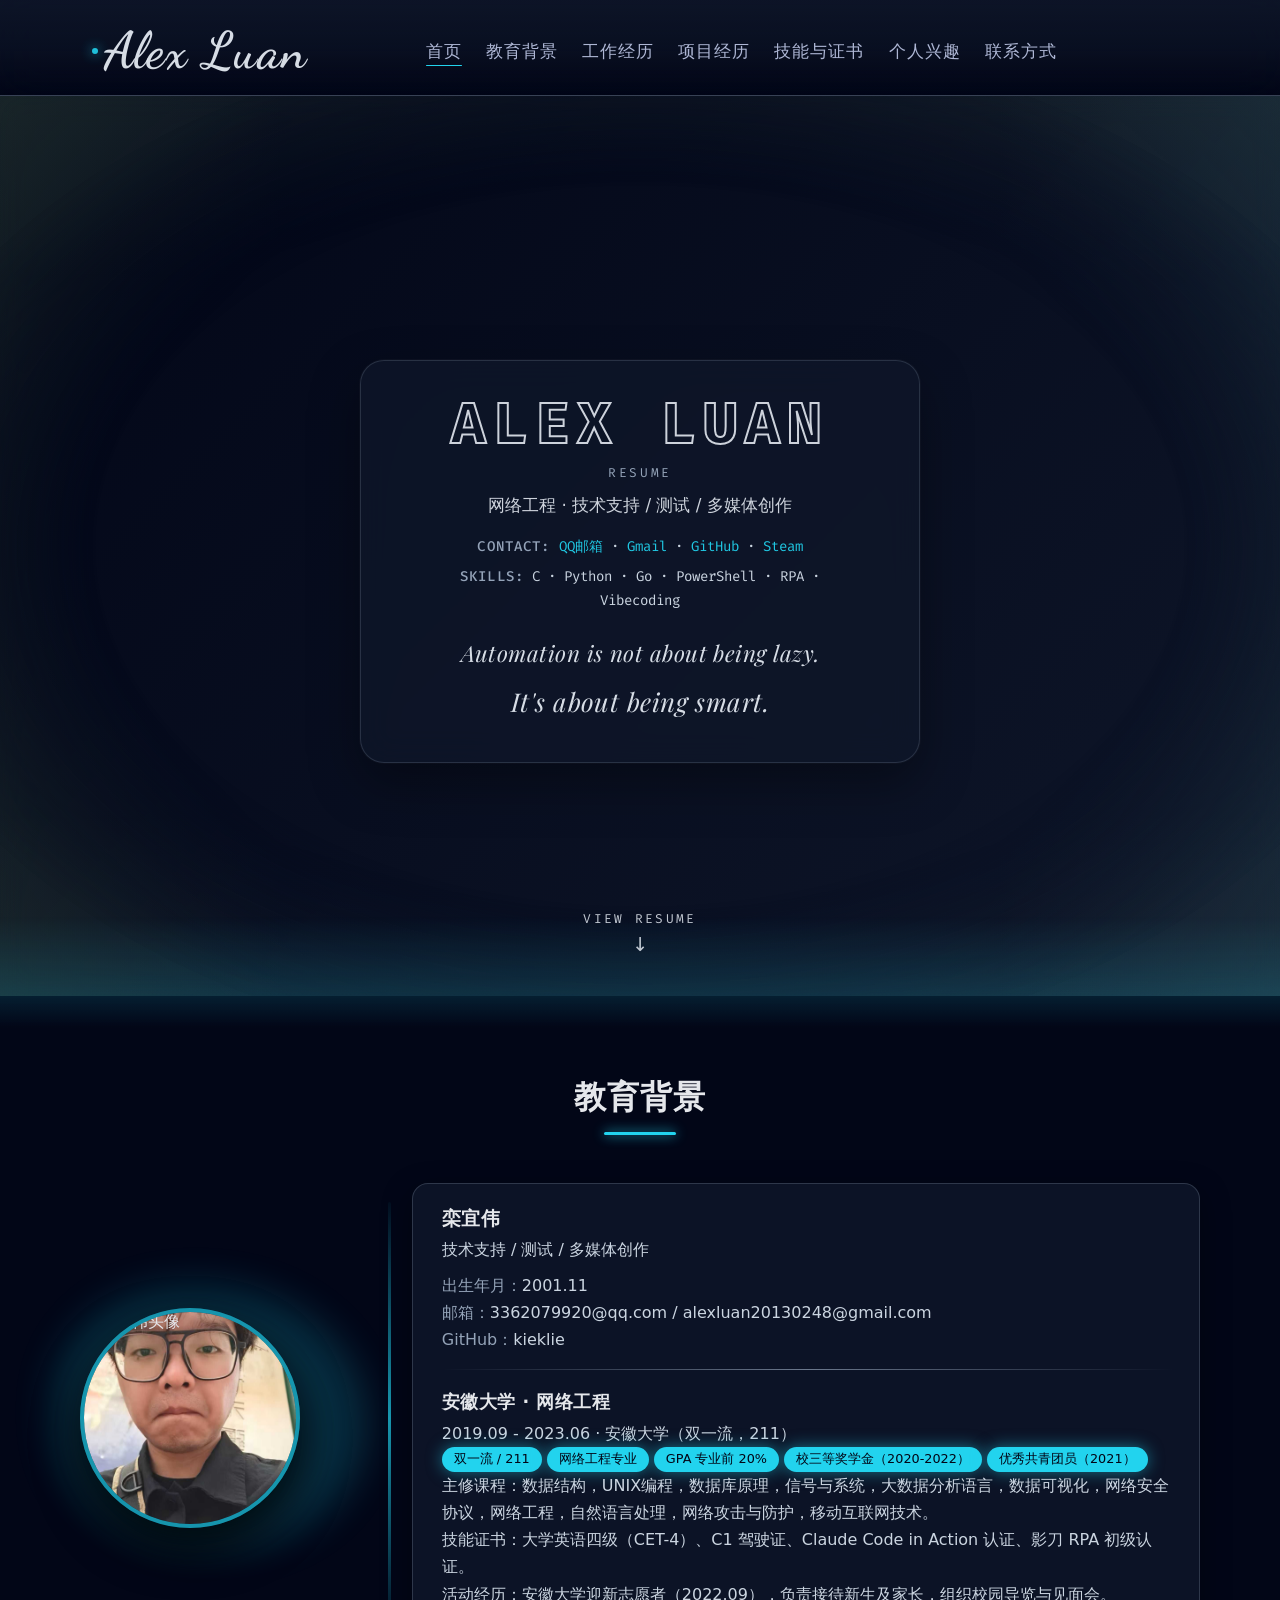
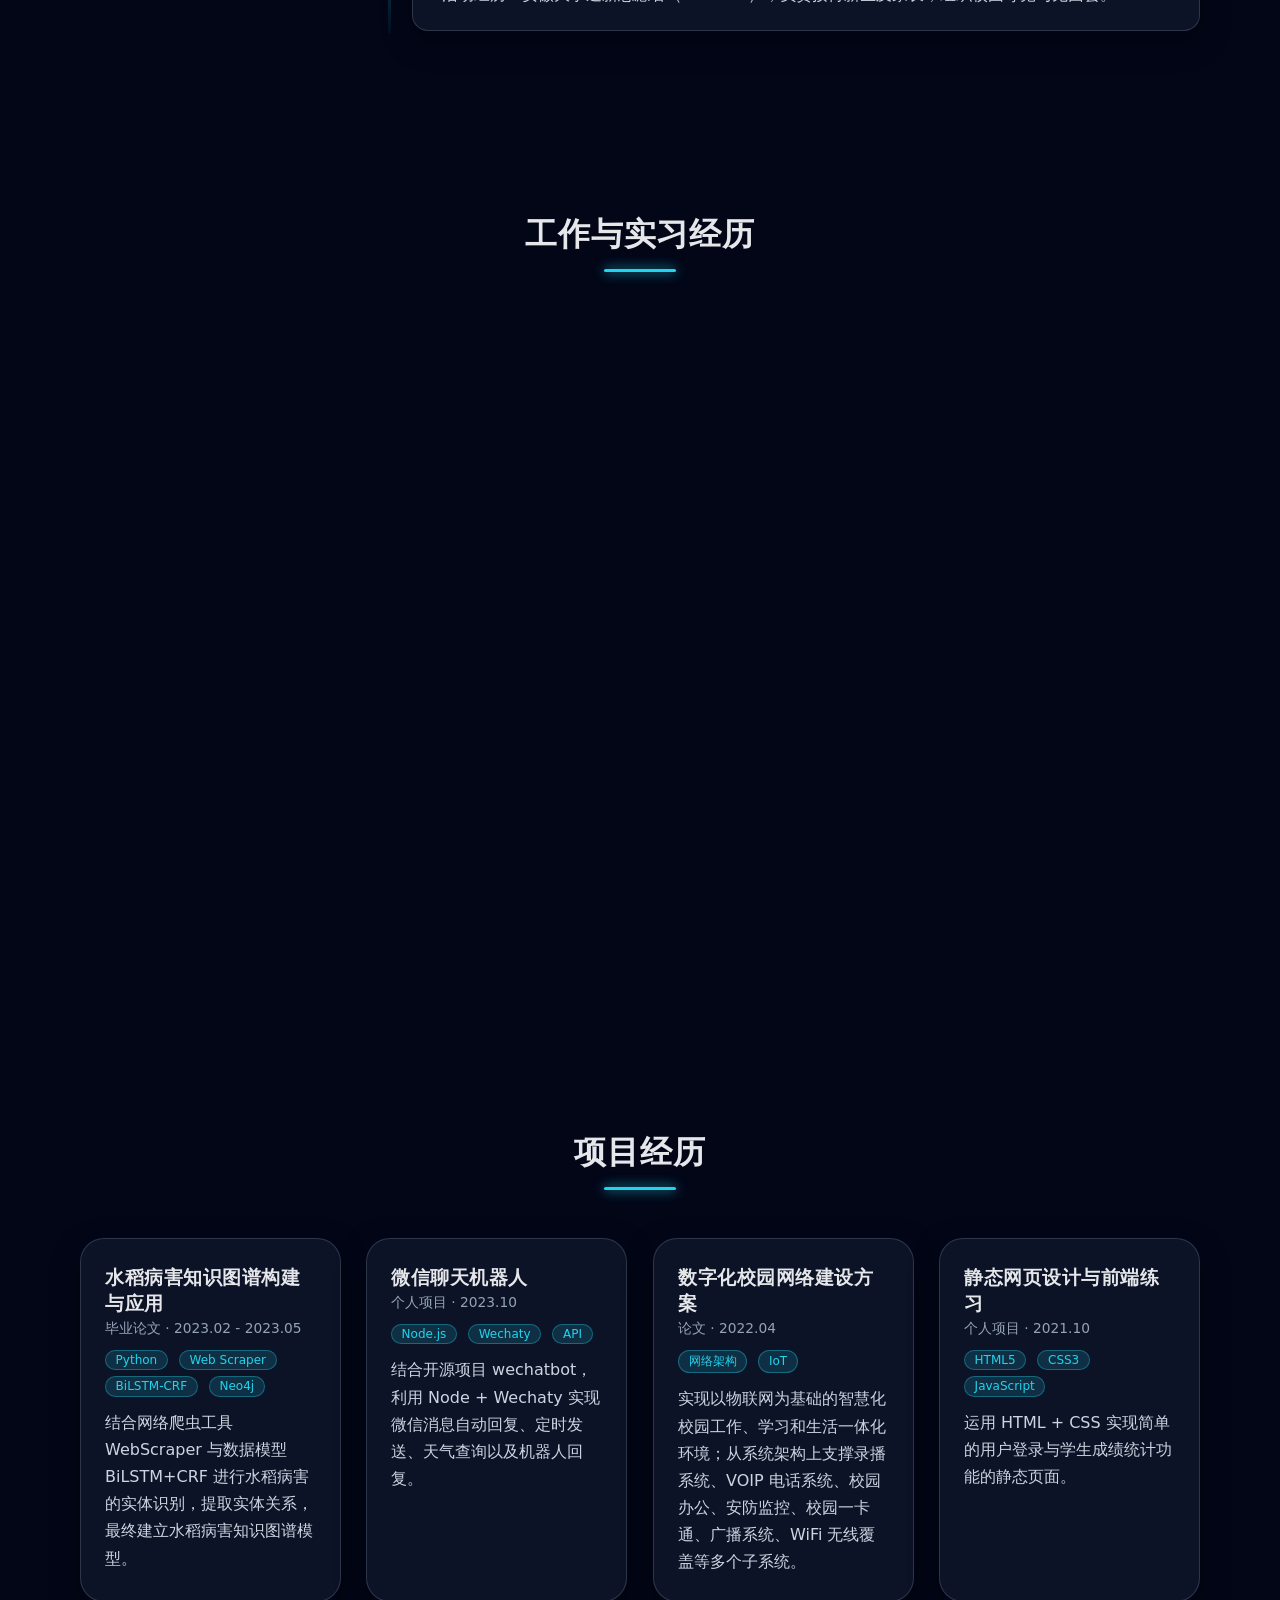
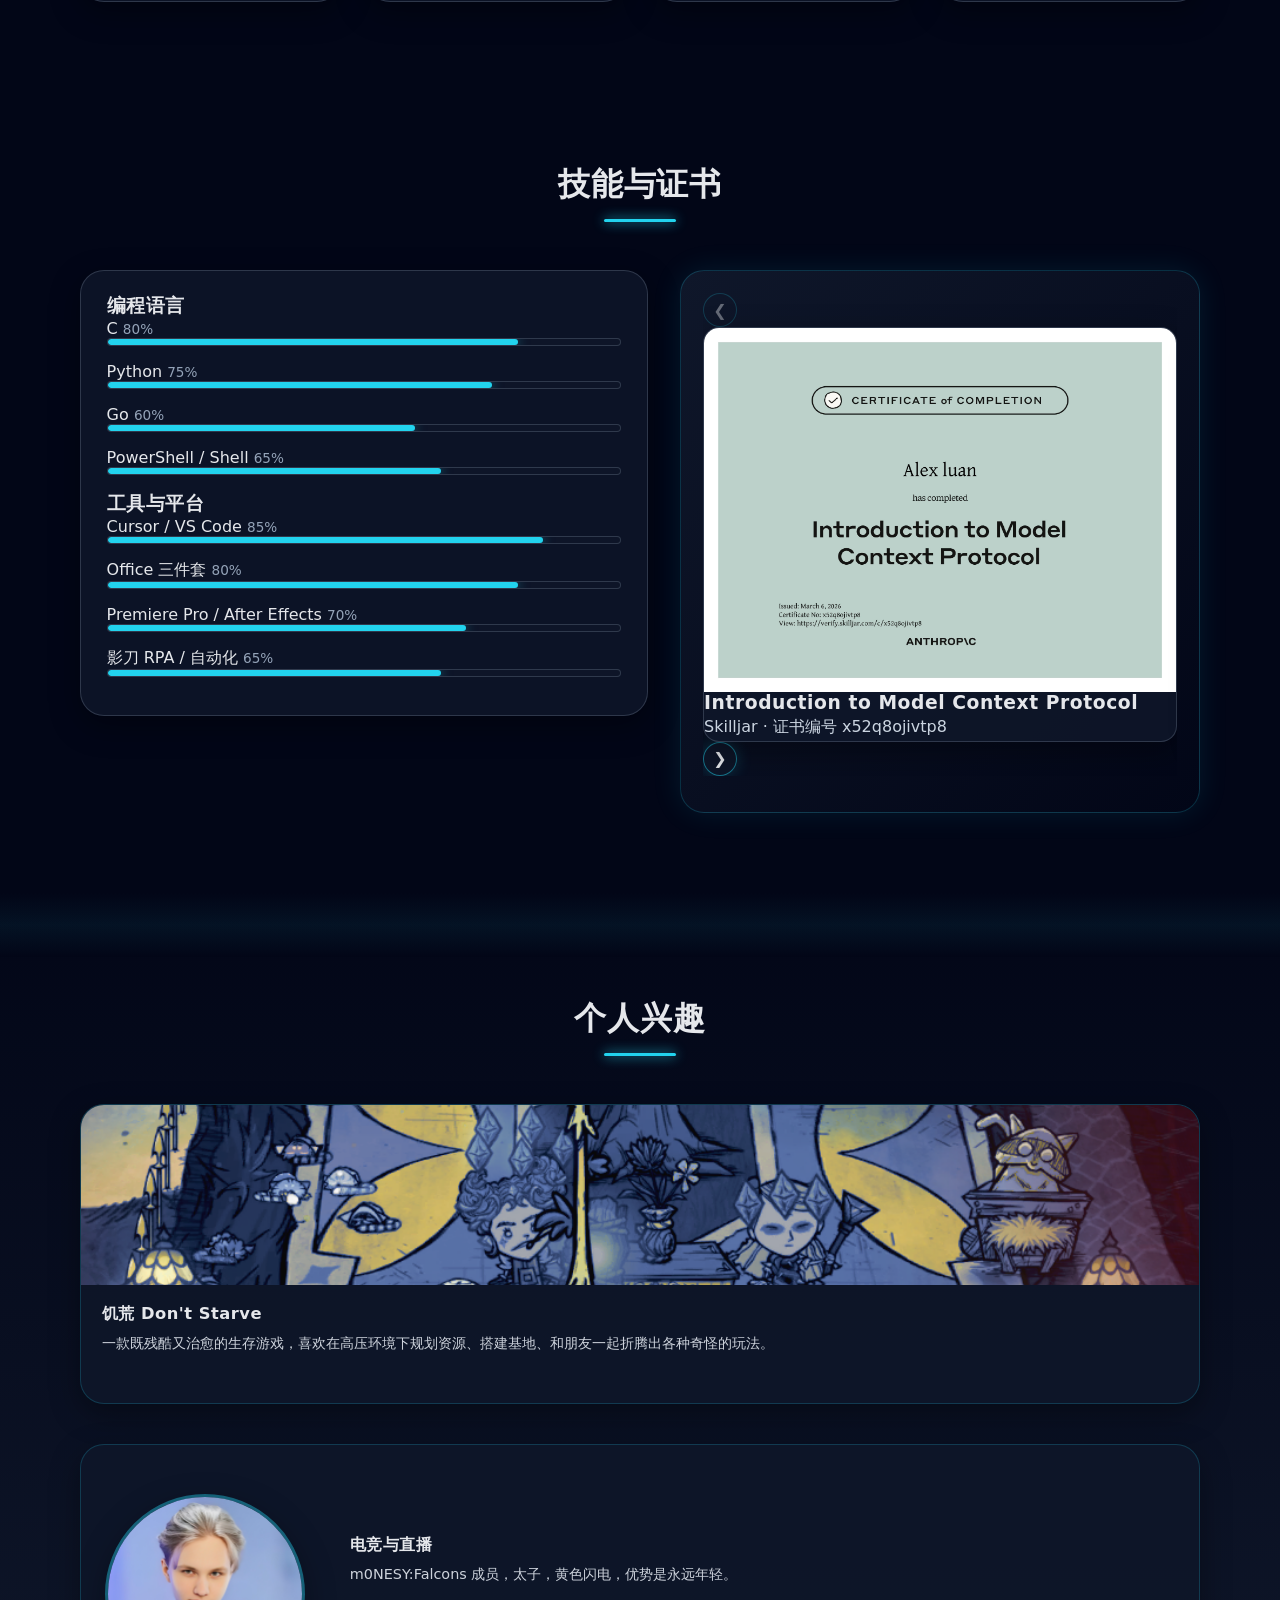
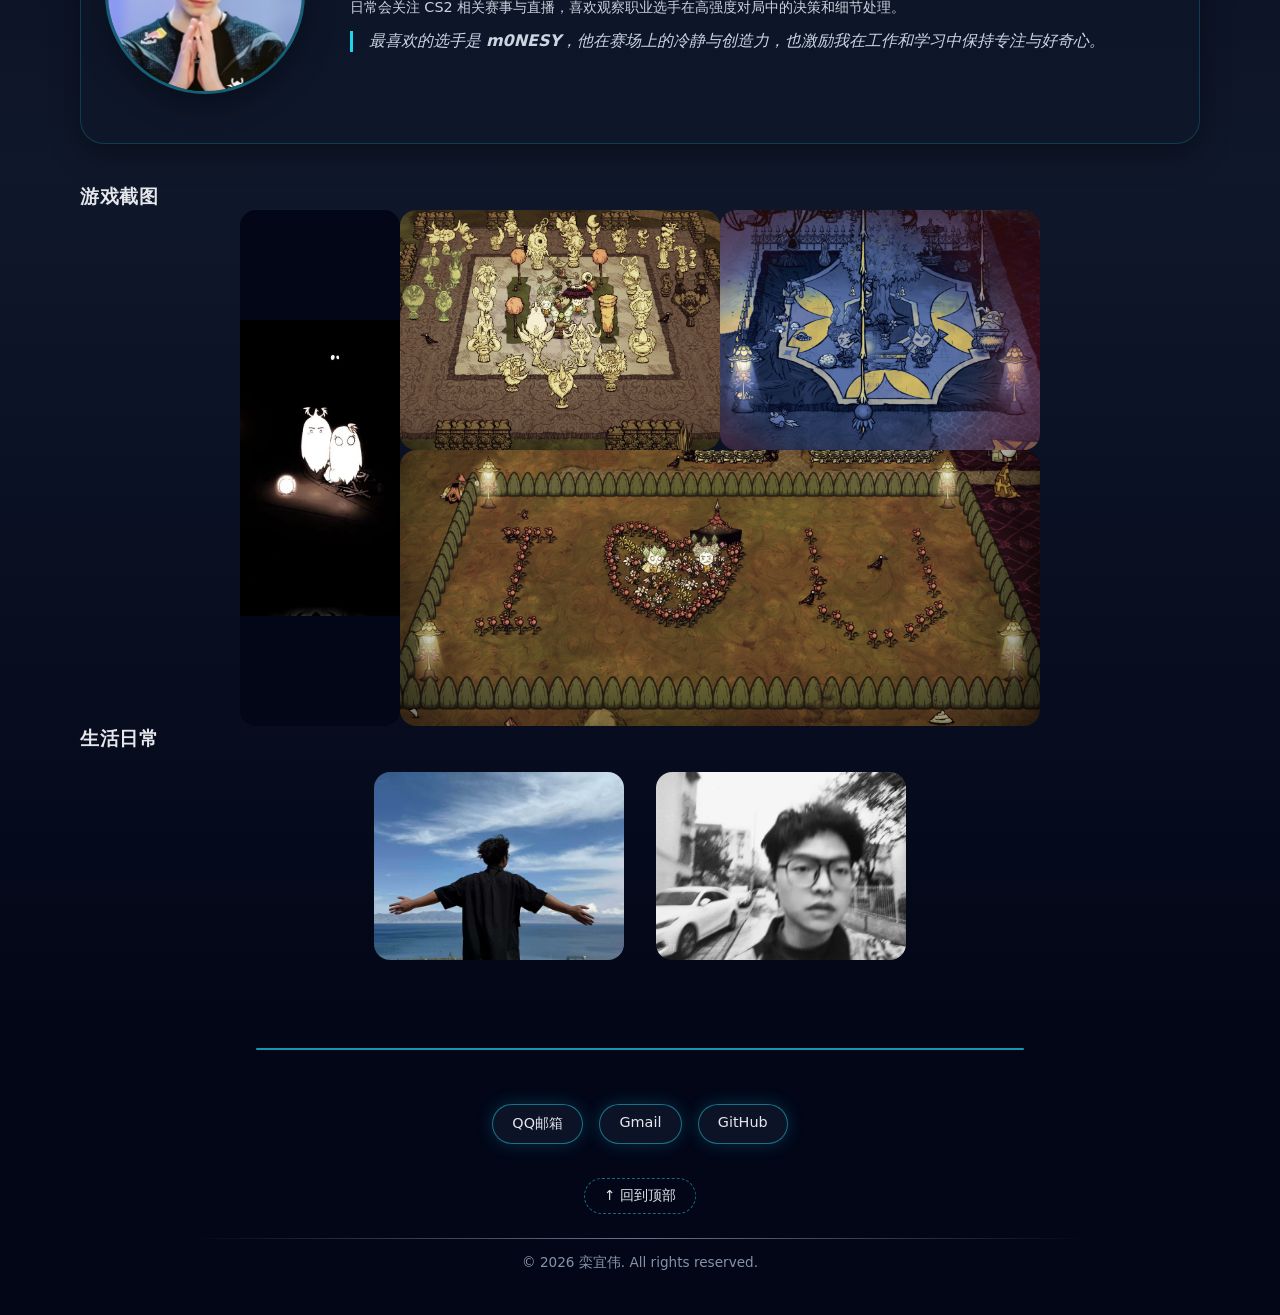
==== Resume/index.html @ 139911d4 "Add files via upload" ====
<!DOCTYPE html>
<html lang="zh-CN">
<head>
  <meta charset="UTF-8">
  <meta name="viewport" content="width=device-width, initial-scale=1.0">
  <meta name="description" content="栾宜伟 - 个人简历网站">
  <meta name="author" content="栾宜伟">
  <title>栾宜伟 | 个人简历</title>
  <link rel="icon" type="image/svg+xml" href="favicon.svg">

  <!-- Google Fonts -->
  <link rel="preconnect" href="https://fonts.googleapis.com">
  <link rel="preconnect" href="https://fonts.gstatic.com" crossorigin>
  <link href="https://fonts.googleapis.com/css2?family=Dancing+Script:wght@500;600;700&family=Fira+Code:wght@400;500;600&family=JetBrains+Mono:wght@400;500;600&family=Long+Cang&family=Playfair+Display:ital,wght@0,400;0,500;0,600;1,400;1,500&display=swap" rel="stylesheet">

  <!-- Stylesheet -->
  <link rel="stylesheet" href="css/style.css">
</head>
<body>

  <!-- 全屏水纹动效层（置于背景之上、内容之下） -->
  <canvas id="ripple-canvas" aria-hidden="true"></canvas>
  <!-- 粒子画布（星云紫蓝 + 鼠标轨迹） -->
  <canvas id="particle-canvas" style="position:fixed;inset:0;pointer-events:none;z-index:999;" aria-hidden="true"></canvas>

  <!-- 顶部导航栏 -->
  <nav id="navbar">
    <div class="nav-container">
      <a href="#hero" class="nav-logo">Alex Luan</a>
      <button class="nav-toggle" aria-label="切换导航" aria-expanded="false" aria-controls="nav-menu">
        <span class="nav-toggle-line"></span>
        <span class="nav-toggle-line"></span>
        <span class="nav-toggle-line"></span>
      </button>
      <ul class="nav-links" id="nav-menu">
        <li><a href="#hero">首页</a></li>
        <li><a href="#education">教育背景</a></li>
        <li><a href="#experience">工作经历</a></li>
        <li><a href="#projects">项目经历</a></li>
        <li><a href="#skills">技能与证书</a></li>
        <li><a href="#interests">个人兴趣</a></li>
        <li><a href="#footer">联系方式</a></li>
      </ul>
    </div>
  </nav>

  <!-- 1. Hero 首屏区域（参考 THE BAND CALLED IT：描边主标题 + 居中块 + 底部引导） -->
  <section id="hero">
    <canvas id="fighter-canvas" aria-hidden="true"></canvas>
    <div class="hero-inner">
      <div class="hero-content hero-content--center">
        <div class="hero-card">
          <h1 class="hero-title hero-title--outline"><noscript>ALEX LUAN</noscript></h1>
          <span class="hero-label">RESUME</span>
          <p class="hero-subtitle"><noscript>网络工程 · 技术支持 / 测试 / 多媒体创作</noscript></p>
          <div class="hero-meta">
            <p class="hero-meta-row"><strong>CONTACT:</strong>  <a href="mailto:3362079920@qq.com" class="copy-email" data-copy="3362079920@qq.com" title="点击复制">QQ邮箱</a> · <a href="mailto:alexluan20130248@gmail.com" class="copy-email" data-copy="alexluan20130248@gmail.com" title="点击复制">Gmail</a> · <a href="https://github.com/kieklie" title="GitHub" target="_blank" rel="noopener noreferrer">GitHub</a> · <a href="https://steamcommunity.com/profiles/76561198983980478/" title="Steam" target="_blank" rel="noopener noreferrer">Steam</a></p>
            <p class="hero-meta-row"><strong>SKILLS:</strong> C · Python · Go · PowerShell · RPA · Vibecoding</p>
          </div>
          <p class="hero-info hero-slogan" id="hero-slogan" data-slogan-line1="Automation is not about being lazy." data-slogan-line2="It's about being smart."><span class="slogan-text" aria-hidden="true"></span></p>
        </div>
      </div>
    </div>
    <a href="#education" class="scroll-down-arrow" aria-label="滚动到教育背景">
      <span class="scroll-down-text">VIEW RESUME</span>
      <span class="scroll-down-icon">&#8595;</span>
    </a>
  </section>

  <!-- 2. 教育背景（含头像与合并信息，长方形卡片） -->
  <section id="education" class="section section--with-hero-transition">
    <div class="section-container">
      <h2 class="section-title">教育背景</h2>
      <div class="education-with-avatar fade-in-up">
        <div class="about-avatar avatar-reveal" data-revealed="false">
          <div class="avatar-reveal-inner">
            <img class="avatar-layer avatar-back" src="assets/images/个人照.jpg" alt="个人照">
            <img class="avatar-layer avatar-front" src="assets/images/栾宜伟_ 电子报名照 .jpg" alt="栾宜伟头像">
          </div>
        </div>
        <div class="timeline">
          <div class="timeline-item">
            <div class="timeline-content">
              <h3 class="timeline-name">栾宜伟</h3>
              <p class="timeline-desc timeline-desc--tagline">技术支持 / 测试 / 多媒体创作</p>
              <p class="timeline-desc"><span class="timeline-desc-label">出生年月：</span>2001.11</p>
              <p class="timeline-desc"><span class="timeline-desc-label">邮箱：</span><a href="mailto:3362079920@qq.com">3362079920@qq.com</a> / <a href="mailto:alexluan20130248@gmail.com">alexluan20130248@gmail.com</a></p>
              <p class="timeline-desc"><span class="timeline-desc-label">GitHub：</span><a href="https://github.com/kieklie" target="_blank" rel="noopener noreferrer">kieklie</a></p>
              <div class="timeline-divider"></div>
              <h3 class="timeline-school">安徽大学 · 网络工程</h3>
              <p class="timeline-period">2019.09 - 2023.06 · 安徽大学（双一流，211）</p>
              <div class="timeline-badges">
                <span class="badge">双一流 / 211</span>
                <span class="badge">网络工程专业</span>
                <span class="badge">GPA 专业前 20%</span>
                <span class="badge">校三等奖学金（2020-2022）</span>
                <span class="badge">优秀共青团员（2021）</span>
              </div>
              <p class="timeline-desc">主修课程：数据结构，UNIX编程，数据库原理，信号与系统，大数据分析语言，数据可视化，网络安全协议，网络工程，自然语言处理，网络攻击与防护，移动互联网技术。</p>
              <p class="timeline-desc">技能证书：大学英语四级（CET-4）、C1 驾驶证、Claude Code in Action 认证、影刀 RPA 初级认证。</p>
              <p class="timeline-desc">活动经历：安徽大学迎新志愿者（2022.09），负责接待新生及家长，组织校园导览与见面会。</p>
            </div>
          </div>
        </div>
      </div>
    </div>
  </section>

  <!-- 4. 工作与实习经历 -->
  <section id="experience" class="section">
    <div class="section-container">
      <h2 class="section-title">工作与实习经历</h2>
      <div class="experience-cards experience-grid">
        <article class="exp-card fade-in-up">
          <div class="exp-header">
            <h3>上海微创软件股份有限公司无锡分公司</h3>
            <p class="exp-role">技术支持工程师</p>
            <p class="exp-period">2024.03 - 2025.04 · 无锡</p>
          </div>
          <div class="exp-summary">
            <ul>
              <li>负责 Microsoft 365 套件（Exchange Online、SharePoint Online、Teams、Office 365）的技术支持工作，通过远程工具（Quick Assist）及电话协助客户完成产品部署与日常维护，提升客户满意度。</li>
              <li>负责 Active Directory (AD)、本地 Exchange 服务器与云服务之间的整合与配置工作，保障混合环境下的用户与权限同步。</li>
              <li>收集客户产品使用中的问题日志，整理并反馈至微软产品开发团队，助力产品优化。</li>
            </ul>
          </div>
        </article>

        <article class="exp-card fade-in-up">
          <div class="exp-header">
            <h3>爱荔枝科技（北京）有限公司</h3>
            <p class="exp-role">测试实习生</p>
            <p class="exp-period">2023.02 - 2023.05 · 合肥</p>
          </div>
          <div class="exp-summary">
            <ul>
              <li>参与汽车语音交互软件测试项目：制定测试计划、编写测试用例，执行功能与回归测试。</li>
              <li>跟踪并记录软件缺陷，向甲方技术人员提交问题并进行状态跟进。</li>
              <li>开展用户体验测试，从用户角度评估软件易用性和功能合理性，提出改进建议。</li>
            </ul>
          </div>
        </article>

        <article class="exp-card fade-in-up">
          <div class="exp-header">
            <h3>生活万岁（北京）影视传媒有限公司</h3>
            <p class="exp-role">剪辑师</p>
            <p class="exp-period">2023.05 - 2024.02</p>
          </div>
          <div class="exp-summary">
            <ul>
              <li>通过剪映对多条短视频进行剪辑工作，包括视频素材的整理、剪辑、调色以及音频调整。</li>
              <li>通过 AE 制作多部海外拜年视频、晚会海报、邀请函等。</li>
            </ul>
          </div>
        </article>

        <article class="exp-card fade-in-up">
          <div class="exp-header">
            <h3>生活万岁（北京）影视传媒有限公司</h3>
            <p class="exp-role">纪录片摄影助理</p>
            <p class="exp-period">2023.07 · 北京</p>
          </div>
          <div class="exp-summary">
            <ul>
              <li>对相机、灯光、录音设备等进行熟悉和操作，负责摄影设备的日常检查和维护。</li>
              <li>与导演、摄影师、主持人等团队成员紧密合作，协助现场准备工作以及拍摄转场。</li>
            </ul>
          </div>
        </article>
      </div>
    </div>
  </section>

  <!-- 5. 项目经历 -->
  <section id="projects" class="section">
    <div class="section-container">
      <h2 class="section-title">项目经历</h2>
      <div class="projects-grid">
        <!-- 水稻病害知识图谱 -->
        <div class="flip-card fade-in-up">
          <div class="flip-card-inner">
            <div class="flip-front">
              <h3>水稻病害知识图谱构建与应用</h3>
              <p class="project-type">毕业论文 · 2023.02 - 2023.05</p>
              <div class="project-tags">
                <span class="tag">Python</span>
                <span class="tag">Web Scraper</span>
                <span class="tag">BiLSTM-CRF</span>
                <span class="tag">Neo4j</span>
              </div>
              <p class="project-brief">
                结合网络爬虫工具 WebScraper 与数据模型 BiLSTM+CRF 进行水稻病害的实体识别，提取实体关系，最终建立水稻病害知识图谱模型。
              </p>
            </div>
            <div class="flip-back">
              <p>项目亮点：</p>
              <ul>
                <li>使用爬虫自动采集领域文本，完成清洗、分词与实体标注。</li>
                <li>基于 BiLSTM+CRF 进行命名实体识别，提取病害、病原、症状等实体。</li>
                <li>将结构化结果导入图数据库，支持图查询与可视化呈现。</li>
              </ul>
            </div>
          </div>
        </div>

        <!-- 微信聊天机器人 -->
        <div class="flip-card fade-in-up">
          <div class="flip-card-inner">
            <div class="flip-front">
              <h3>微信聊天机器人</h3>
              <p class="project-type">个人项目 · 2023.10</p>
              <div class="project-tags">
                <span class="tag">Node.js</span>
                <span class="tag">Wechaty</span>
                <span class="tag">API</span>
              </div>
              <p class="project-brief">
                结合开源项目 wechatbot，利用 Node + Wechaty 实现微信消息自动回复、定时发送、天气查询以及机器人回复。
              </p>
            </div>
            <div class="flip-back">
              <p>项目亮点：</p>
              <ul>
                <li>封装常用指令（如打卡、提醒、查询），提升群聊效率。</li>
                <li>对接第三方接口获取天气、日程等信息，实现实用工具型机器人。</li>
                <li>通过日志与错误捕获机制提升运行稳定性。</li>
              </ul>
            </div>
          </div>
        </div>

        <!-- 数字化校园网络建设 -->
        <div class="flip-card fade-in-up">
          <div class="flip-card-inner">
            <div class="flip-front">
              <h3>数字化校园网络建设方案</h3>
              <p class="project-type">论文 · 2022.04</p>
              <div class="project-tags">
                <span class="tag">网络架构</span>
                <span class="tag">IoT</span>
              </div>
              <p class="project-brief">
                实现以物联网为基础的智慧化校园工作、学习和生活一体化环境；从系统架构上支撑录播系统、VOIP 电话系统、校园办公、安防监控、校园一卡通、广播系统、WiFi 无线覆盖等多个子系统。
              </p>
            </div>
            <div class="flip-back">
              <p>项目亮点：</p>
              <ul>
                <li>分析校园教学、管理与科研场景下的网络需求。</li>
                <li>提出分层分区的网络架构，兼顾安全性与扩展性。</li>
                <li>结合物联网接入与边缘计算的可能性进行扩展设计。</li>
              </ul>
            </div>
          </div>
        </div>

        <!-- 静态网页设计 -->
        <div class="flip-card fade-in-up">
          <div class="flip-card-inner">
            <div class="flip-front">
              <h3>静态网页设计与前端练习</h3>
              <p class="project-type">个人项目 · 2021.10</p>
              <div class="project-tags">
                <span class="tag">HTML5</span>
                <span class="tag">CSS3</span>
                <span class="tag">JavaScript</span>
              </div>
              <p class="project-brief">
                运用 HTML + CSS 实现简单的用户登录与学生成绩统计功能的静态页面。
              </p>
            </div>
            <div class="flip-back">
              <p>项目亮点：</p>
              <ul>
                <li>实践 Flex / Grid 布局与多种渐变、阴影效果。</li>
                <li>尝试封装组件化的卡片、按钮与导航栏样式。</li>
                <li>探索纯原生 JS 的交互实现方式。</li>
              </ul>
            </div>
          </div>
        </div>
      </div>
    </div>
  </section>

  <!-- 6. 技能与证书 -->
  <section id="skills" class="section">
    <div class="section-container">
      <h2 class="section-title">技能与证书</h2>
      <div class="skills-content skills-section">
        <div class="skills-bars">
          <div class="skills-group">
            <h3>编程语言</h3>
            <div class="skill-item">
              <div class="skill-label">
                <span>C</span>
                <span class="skill-percent">80%</span>
              </div>
              <div class="progress-bar">
                <div class="progress-bar-fill" data-progress="80"></div>
              </div>
            </div>
            <div class="skill-item">
              <div class="skill-label">
                <span>Python</span>
                <span class="skill-percent">75%</span>
              </div>
              <div class="progress-bar">
                <div class="progress-bar-fill" data-progress="75"></div>
              </div>
            </div>
            <div class="skill-item">
              <div class="skill-label">
                <span>Go</span>
                <span class="skill-percent">60%</span>
              </div>
              <div class="progress-bar">
                <div class="progress-bar-fill" data-progress="60"></div>
              </div>
            </div>
            <div class="skill-item">
              <div class="skill-label">
                <span>PowerShell / Shell</span>
                <span class="skill-percent">65%</span>
              </div>
              <div class="progress-bar">
                <div class="progress-bar-fill" data-progress="65"></div>
              </div>
            </div>
          </div>

          <div class="skills-group">
            <h3>工具与平台</h3>
            <div class="skill-item">
              <div class="skill-label">
                <span>Cursor / VS Code</span>
                <span class="skill-percent">85%</span>
              </div>
              <div class="progress-bar">
                <div class="progress-bar-fill" data-progress="85"></div>
              </div>
            </div>
            <div class="skill-item">
              <div class="skill-label">
                <span>Office 三件套</span>
                <span class="skill-percent">80%</span>
              </div>
              <div class="progress-bar">
                <div class="progress-bar-fill" data-progress="80"></div>
              </div>
            </div>
            <div class="skill-item">
              <div class="skill-label">
                <span>Premiere Pro / After Effects</span>
                <span class="skill-percent">70%</span>
              </div>
              <div class="progress-bar">
                <div class="progress-bar-fill" data-progress="70"></div>
              </div>
            </div>
            <div class="skill-item">
              <div class="skill-label">
                <span>影刀 RPA / 自动化</span>
                <span class="skill-percent">65%</span>
              </div>
              <div class="progress-bar">
                <div class="progress-bar-fill" data-progress="65"></div>
              </div>
            </div>
          </div>
        </div>
        <div class="certificates-carousel certificates-section">
          <div class="carousel">
            <button class="carousel-btn carousel-prev" aria-label="上一张证书">&#10094;</button>
            <div class="carousel-window">
              <div class="carousel-track">
                <div class="cert-card" data-title="Introduction to Model Context Protocol">
                  <img src="assets/images/certificate1.jpg" alt="Introduction to Model Context Protocol 证书" loading="lazy">
                  <h3>Introduction to Model Context Protocol</h3>
                  <p>Skilljar · 证书编号 x52q8ojivtp8</p>
                </div>
                <div class="cert-card" data-title="Claude 101">
                  <img src="assets/images/certificate2.jpg" alt="Claude 101 证书" loading="lazy">
                  <h3>Claude 101</h3>
                  <p>Anthropic 官方入门课程认证。</p>
                </div>
                <div class="cert-card" data-title="Claude Code in Action">
                  <img src="assets/images/certificate3.jpg" alt="Claude Code in Action 证书" loading="lazy">
                  <h3>Claude Code in Action</h3>
                  <p>Skilljar · 证书编号 q2fw62ks5zu6</p>
                </div>
                <div class="cert-card" data-title="影刀 RPA 初级认证">
                  <img src="assets/images/certificate-RPA.jpg" alt="影刀 RPA 初级认证证书" loading="lazy">
                  <h3>影刀 RPA 初级认证</h3>
                  <p>证书编号 YD2025108268 · 自动化流程设计实践。</p>
                </div>
              </div>
            </div>
            <button class="carousel-btn carousel-next" aria-label="下一张证书">&#10095;</button>
          </div>
        </div>
      </div>
    </div>
  </section>

  <!-- 7. 个人兴趣 -->
  <section id="interests" class="section">
    <div class="section-container">
      <h2 class="section-title">个人兴趣</h2>

      <!-- 游戏展示区：饥荒 -->
      <div class="games-showcase fade-in-up">
        <article class="game-card">
          <div class="game-image">
            <img src="assets/images/饥荒游乐园.png" alt="饥荒 Don't Starve 游戏截图" loading="lazy">
          </div>
          <div class="game-info">
            <h3>饥荒 Don't Starve</h3>
            <p>
              一款既残酷又治愈的生存游戏，喜欢在高压环境下规划资源、搭建基地、和朋友一起折腾出各种奇怪的玩法。
            </p>
          </div>
        </article>
      </div>

      <!-- 电竞与直播（m0NESY 个人简介） -->
      <div class="games-showcase fade-in-up">
        <article class="game-card esports-card">
          <div class="esports-photo">
            <img src="assets/images/monesy.jpeg" alt="m0NESY" loading="lazy">
          </div>
          <div class="game-info esports-info">
            <h3>电竞与直播</h3>
            <p class="esports-summary">m0NESY:Falcons 成员，太子，黄色闪电，优势是永远年轻。</p>
            <p>
              日常会关注 CS2 相关赛事与直播，喜欢观察职业选手在高强度对局中的决策和细节处理。
            </p>
            <blockquote>
              最喜欢的选手是 <strong>m0NESY</strong>，他在赛场上的冷静与创造力，也激励我在工作和学习中保持专注与好奇心。
            </blockquote>
          </div>
        </article>
      </div>

      <!-- 饥荒截图画廊 -->
      <div class="interests-subtitle">
        <h3>游戏截图</h3>
      </div>
      <div class="gallery-grid gallery-grid--featured fade-in-up">
        <div class="gallery-grid__hero">
          <img src="assets/images/饥荒幽灵.jpg" alt="饥荒游戏截图：幽灵" loading="lazy">
        </div>
        <img src="assets/images/饥荒毕业.png" alt="饥荒游戏截图：毕业" loading="lazy">
        <img src="assets/images/饥荒游乐园.png" alt="饥荒游戏截图：游乐园" loading="lazy">
        <img src="assets/images/饥荒种地.png" alt="饥荒游戏截图：种地" loading="lazy">
      </div>

      <!-- 生活照片展示区 -->
      <div class="life-photos-section">
        <div class="interests-subtitle">
          <h3>生活日常</h3>
        </div>
        <div class="life-photos-grid fade-in-up">
          <img src="assets/images/旅游照.jpg" alt="旅游照片" loading="lazy">
          <img src="assets/images/生活照.jpg" alt="生活日常照片" loading="lazy">
        </div>
      </div>
    </div>
  </section>

  <!-- 8. 页脚 -->
  <footer id="footer">
    <div class="footer-container">
      <div class="footer-links">
        <a href="mailto:3362079920@qq.com" class="footer-btn copy-email" data-copy="3362079920@qq.com" title="点击复制">QQ邮箱</a>
        <a href="mailto:alexluan20130248@gmail.com" class="footer-btn copy-email" data-copy="alexluan20130248@gmail.com" title="点击复制">Gmail</a>
        <a href="https://github.com/kieklie" class="footer-btn" title="GitHub" target="_blank" rel="noopener noreferrer">GitHub</a>
      </div>
      <button class="back-to-top" title="回到顶部">&#8593; 回到顶部</button>
      <div class="footer-divider"></div>
      <p class="copyright">&copy; 2026 栾宜伟. All rights reserved.</p>
    </div>
  </footer>

  <!-- 全局灯箱，用于证书与图片预览 -->
  <div class="lightbox" id="lightbox" role="dialog" aria-modal="true" aria-label="图片预览" aria-hidden="true">
    <div class="lightbox-content">
      <button class="lightbox-close" aria-label="关闭预览">&times;</button>
      <img src="" alt="图片预览">
      <p class="lightbox-caption"></p>
    </div>
  </div>

  <!-- 右下角：回到首页（与页脚「回到顶部」区分） -->
  <a href="#hero" class="back-to-hero" aria-label="回到首页" title="回到首页">↑ Home</a>

  <!-- JavaScript -->
  <script src="js/main.js"></script>
</body>
</html>
---- Resume/css/style.css ----
/* ============================================
   栾宜伟 - 个人简历网站样式表
   技术栈：HTML5 + CSS3 + Vanilla JS
   ============================================ */

:root {
  /* 主霓虹色（青蓝）与深色背景 */
  --neon-primary: #22d3ee;
  --neon-primary-rgb: 34, 211, 238;
  --neon-primary-dim: rgba(var(--neon-primary-rgb), 0.15);
  --bg-color: #020617;
  --bg-dark: #0f172a;
  --card-bg-rgb: 15, 23, 42;
  --card-bg-dark: rgba(var(--card-bg-rgb), 0.85);
  --slate-rgb: 148, 163, 184;
  --card-border-dark: rgba(var(--slate-rgb), 0.25);
  --text-light-rgb: 226, 232, 240;
  --text-light: #e2e8f0;

  /* 渐变：仅保留 1 个主渐变 + 1 个轻微辅助 */
  --gradient-primary: linear-gradient(135deg, var(--bg-color) 0%, var(--bg-dark) 40%, rgba(var(--neon-primary-rgb), 0.12) 100%);
  --gradient-accent: linear-gradient(135deg, rgba(var(--neon-primary-rgb), 0.2), rgba(var(--neon-primary-rgb), 0.05));

  /* 文字与背景（深色主题） */
  --text-primary: #E5E7EB;
  --text-secondary: #cbd5e1;
  --text-muted: #94a3b8;

  /* 阴影与边框 */
  --shadow-soft: 0 10px 30px rgba(0, 0, 0, 0.35);
  --shadow-strong: 0 20px 45px rgba(0, 0, 0, 0.5);
  --border-subtle: 1px solid var(--card-border-dark);

  /* 尺寸与圆角 */
  --radius-lg: 1.5rem;
  --radius-md: 1rem;
  --radius-pill: 999px;

  /* 动画 */
  --transition-fast: 0.2s ease-out;
  --transition-normal: 0.3s ease-out;
  --transition-slow: 0.45s ease-out;

  /* 字体 */
  --font-zh: "PingFang SC", "Microsoft YaHei", system-ui, -apple-system,
    BlinkMacSystemFont, sans-serif;
  --font-en: "Fira Code", "JetBrains Mono", ui-monospace, SFMono-Regular,
    Menlo, Monaco, Consolas, "Liberation Mono", "Courier New", monospace;
  --font-script: "Dancing Script", "Satisfy", cursive;
  --font-slogan: "Long Cang", "Ma Shan Zheng", "KaiTi", "STKaiti", serif;
}

/* ========== 全局 Reset 与基础排版 ========== */

*,
*::before,
*::after {
  box-sizing: border-box;
}

html {
  scroll-behavior: smooth;
}

body {
  margin: 0;
  padding: 0;
  font-family: var(--font-zh);
  color: var(--text-primary);
  background-color: var(--bg-color);
  -webkit-font-smoothing: antialiased;
}

/* 全屏 Navier-Stokes 流体模拟 Canvas，不阻挡点击 */
#ripple-canvas {
  position: fixed;
  inset: 0;
  width: 100%;
  height: 100%;
  pointer-events: none;
  z-index: 1;
  mix-blend-mode: screen;
}

/* 保证主内容在水纹层之上 */
#hero,
.section,
#footer {
  position: relative;
  z-index: 2;
}

img {
  max-width: 100%;
  display: block;
}

a {
  color: inherit;
  text-decoration: none;
}

a:focus-visible,
button:focus-visible {
  outline: 2px solid var(--neon-primary);
  outline-offset: 2px;
}

button {
  font-family: inherit;
  border: none;
  background: none;
  cursor: pointer;
}

ul,
ol {
  margin: 0;
  padding: 0;
  list-style: none;
}

p {
  margin: 0;
  color: var(--text-secondary);
  line-height: 1.7;
}

h1,
h2,
h3,
h4,
h5 {
  margin: 0;
  font-weight: 700;
  letter-spacing: 0.03em;
}

/* 通用布局容器 */
.section {
  padding: 5rem 1.5rem;
}

/* 锚点目标预留导航栏高度，避免标题被遮挡 */
#education,
#experience,
#projects,
#skills,
#interests,
#footer {
  scroll-margin-top: 5.5rem;
}

.section-container {
  max-width: 1120px;
  margin: 0 auto;
}

.section-title {
  font-size: 2rem;
  text-align: center;
  margin-bottom: 3rem;
  color: var(--text-primary);
  font-weight: 700;
  position: relative;
}

.section-title::after {
  content: "";
  display: block;
  width: 72px;
  height: 3px;
  margin: 0.75rem auto 0;
  border-radius: 999px;
  background: var(--neon-primary);
  box-shadow: 0 0 12px var(--neon-primary);
}

.tag {
  display: inline-flex;
  align-items: center;
  justify-content: center;
  padding: 0.15rem 0.6rem;
  margin-right: 0.35rem;
  border-radius: var(--radius-pill);
  font-size: 0.75rem;
  background: var(--neon-primary-dim);
  color: var(--neon-primary);
  border: 1px solid rgba(var(--neon-primary-rgb), 0.35);
}

.badge {
  display: inline-block;
  padding: 0.25rem 0.75rem;
  border-radius: var(--radius-pill);
  font-size: 0.8rem;
  font-weight: 500;
  background: var(--neon-primary);
  color: var(--bg-color);
  box-shadow: 0 0 16px rgba(var(--neon-primary-rgb), 0.5);
}

/* 滚动淡入动画基类 */
.fade-in-up {
  opacity: 0;
  transform: translateY(26px);
  transition: opacity var(--transition-normal), transform var(--transition-normal);
  will-change: opacity, transform;
}

.fade-in-up.visible {
  opacity: 1;
  transform: translateY(0);
}

/* ========== 导航栏 ========== */

#navbar {
  position: sticky;
  top: 0;
  z-index: 40;
  backdrop-filter: blur(22px);
  background: linear-gradient(
    to bottom,
    rgba(var(--card-bg-rgb), 0.85),
    rgba(var(--card-bg-rgb), 0.55),
    transparent
  );
  border-bottom: 1px solid rgba(var(--slate-rgb), 0.32);
  transition: background var(--transition-normal), box-shadow var(--transition-normal),
    border-color var(--transition-normal), transform 0.2s ease-out;
}

#navbar.scrolled {
  background: rgba(var(--card-bg-rgb), 0.98);
  box-shadow: 0 16px 30px rgba(var(--card-bg-rgb), 0.36);
  border-color: rgba(var(--slate-rgb), 0.5);
}

.nav-container {
  max-width: 1120px;
  margin: 0 auto;
  padding: 1.25rem 1.5rem 0.85rem;
  padding-left: 0.75rem;
  display: grid;
  grid-template-columns: auto 1fr auto;
  align-items: center;
  gap: 1.5rem;
}

.nav-logo {
  grid-column: 1;
  justify-self: start;
  font-family: var(--font-script);
  font-weight: 600;
  font-size: 3.2rem;
  letter-spacing: 0.02em;
  color: rgba(var(--text-light-rgb), 0.95);
  display: inline-flex;
  align-items: center;
  gap: 0.4rem;
}

.nav-logo::before {
  content: "";
  width: 6px;
  height: 6px;
  border-radius: 999px;
  background: var(--neon-primary);
  box-shadow: 0 0 12px var(--neon-primary);
  opacity: 0.9;
}

.nav-links {
  grid-column: 2;
  justify-self: center;
  display: flex;
  align-items: center;
  gap: 1.5rem;
  font-size: 1.08rem;
  font-weight: 400;
  letter-spacing: 0.06em;
}

.nav-links a {
  position: relative;
  color: rgba(203, 213, 245, 0.85);
  padding-bottom: 0.15rem;
  transition: color var(--transition-fast);
}

.nav-links a::after {
  content: "";
  position: absolute;
  left: 0;
  bottom: -0.2rem;
  width: 100%;
  height: 1px;
  border-radius: 999px;
  background: var(--neon-primary);
  transform: scaleX(0);
  transform-origin: center;
  transition: transform var(--transition-fast);
}

.nav-links a:hover {
  color: var(--text-light);
}

.nav-links a:hover::after,
.nav-links a.active::after {
  transform: scaleX(1);
}

.nav-toggle {
  grid-column: 3;
  justify-self: end;
  display: none;
  width: 40px;
  height: 40px;
  border-radius: 999px;
  border: 1px solid rgba(var(--slate-rgb), 0.7);
  align-items: center;
  justify-content: center;
  color: var(--text-light);
  background: radial-gradient(
    circle at top left,
    rgba(129, 140, 248, 0.35),
    rgba(var(--card-bg-rgb), 0.9)
  );
  box-shadow: 0 10px 25px rgba(var(--card-bg-rgb), 0.5);
}

.nav-toggle span,
.nav-toggle span::before,
.nav-toggle span::after {
  display: block;
  width: 18px;
  height: 2px;
  border-radius: 999px;
  background-color: var(--text-primary);
  position: relative;
  transition: transform 0.24s ease, opacity 0.24s ease, top 0.24s ease,
    bottom 0.24s ease;
}

.nav-toggle span::before,
.nav-toggle span::after {
  content: "";
  position: absolute;
  left: 0;
}

.nav-toggle span::before {
  top: -6px;
}

.nav-toggle span::after {
  bottom: -6px;
}

.nav-toggle.is-open span {
  transform: rotate(45deg);
}

.nav-toggle.is-open span::before {
  top: 0;
}

.nav-toggle.is-open span::after {
  bottom: 0;
  transform: rotate(-90deg);
}

/* ========== Hero 首屏 ========== */

#hero {
  position: relative;
  min-height: 100vh;
  display: flex;
  align-items: center;
  justify-content: center;
  padding: 6rem 1.5rem 4rem;
  overflow: hidden;
  color: var(--text-primary);
  /* 还原原先蓝色设计 */
  background: var(--gradient-primary);
  background-size: 260% 260%;
  animation: gradient-flow 18s ease infinite;
}

/* 仅边缘：渐变 + 雾面（中心透明，只显示四边） */
#hero::before {
  content: "";
  position: absolute;
  inset: 0;
  pointer-events: none;
  z-index: 1;
  /* 边缘渐变：左侧淡绿、右侧淡蓝/青，参考图示风格 */
  background: linear-gradient(
      90deg,
      rgba(45, 65, 55, 0.35) 0%,
      transparent 22%,
      transparent 78%,
      rgba(40, 70, 80, 0.35) 100%
    ),
    linear-gradient(
      180deg,
      rgba(50, 70, 65, 0.25) 0%,
      transparent 20%,
      transparent 80%,
      rgba(45, 65, 70, 0.2) 100%
    );
  backdrop-filter: blur(14px);
  -webkit-backdrop-filter: blur(14px);
  /* 仅边缘可见：中心镂空，保留原有蓝色 */
  mask-image: radial-gradient(
    ellipse 85% 80% at 50% 50%,
    transparent 50%,
    black 72%,
    black 100%
  );
  -webkit-mask-image: radial-gradient(
    ellipse 85% 80% at 50% 50%,
    transparent 50%,
    black 72%,
    black 100%
  );
}

#hero::after {
  content: "";
  position: absolute;
  inset: 0;
  pointer-events: none;
  z-index: 1;
  /* 仅底部与下一节的蓝色过渡 */
  background: linear-gradient(
    to top,
    rgba(var(--neon-primary-rgb), 0.15),
    transparent 80px
  );
  /* 底部条不参与边缘 mask，全宽显示 */
  mask-image: linear-gradient(to top, black 80px, transparent 80px);
  -webkit-mask-image: linear-gradient(to top, black 80px, transparent 80px);
}

@keyframes gradient-flow {
  0% {
    background-position: 0% 50%;
  }
  50% {
    background-position: 100% 50%;
  }
  100% {
    background-position: 0% 50%;
  }
}

#particle-canvas {
  position: fixed;
  inset: 0;
  width: 100%;
  height: 100%;
  pointer-events: none;
  z-index: 999;
}

#fighter-canvas {
  position: absolute;
  inset: 0;
  width: 100%;
  height: 100%;
  pointer-events: none;
  z-index: 0;
}

.hero-card {
  position: relative;
  width: 100%;
  max-width: 560px;
  margin: 0 auto;
  padding: 2rem 2.25rem 2.25rem;
  border-radius: var(--radius-lg);
  background: rgba(var(--card-bg-rgb), 0.75);
  border: 1px solid rgba(var(--slate-rgb), 0.2);
  box-shadow: 0 20px 50px rgba(0, 0, 0, 0.35), 0 0 0 1px rgba(255, 255, 255, 0.03);
  backdrop-filter: blur(16px);
  -webkit-backdrop-filter: blur(16px);
  opacity: 0;
  transform: translateY(24px) scale(0.98);
  animation: hero-card-enter 0.9s cubic-bezier(0.22, 1, 0.36, 1) 0.25s forwards;
  transition: box-shadow var(--transition-normal), transform var(--transition-normal),
    border-color var(--transition-normal);
}

.hero-card:hover {
  box-shadow: 0 24px 56px rgba(0, 0, 0, 0.4), 0 0 80px rgba(var(--neon-primary-rgb), 0.24);
  border-color: rgba(var(--neon-primary-rgb), 0.25);
  transform: translateY(-2px) scale(1.005);
}

.hero-card .hero-title--outline {
  animation: hero-title-glow 4s ease-in-out infinite;
}

.hero-card .hero-label {
  animation: hero-label-fade 0.8s ease-out 0.5s both;
}

.hero-card .hero-subtitle {
  animation: hero-subtitle-fade 0.7s ease-out 0.6s both;
}

.hero-card .hero-meta {
  animation: hero-meta-fade 0.7s ease-out 0.75s both;
}

.hero-card .hero-info {
  animation: hero-info-fade 0.8s ease-out 0.9s both;
}

@keyframes hero-card-enter {
  to {
    opacity: 1;
    transform: translateY(0) scale(1);
  }
}

@keyframes hero-title-glow {
  0%, 100% {
    filter: drop-shadow(0 0 24px rgba(var(--neon-primary-rgb), 0.2));
  }
  50% {
    filter: drop-shadow(0 0 40px rgba(var(--neon-primary-rgb), 0.35));
  }
}

@keyframes hero-label-fade {
  from {
    opacity: 0;
    transform: translateY(8px);
  }
  to {
    opacity: 1;
    transform: translateY(0);
  }
}

@keyframes hero-subtitle-fade {
  from {
    opacity: 0;
    transform: translateY(8px);
  }
  to {
    opacity: 1;
    transform: translateY(0);
  }
}

@keyframes hero-meta-fade {
  from {
    opacity: 0;
    transform: translateY(6px);
  }
  to {
    opacity: 1;
    transform: translateY(0);
  }
}

@keyframes hero-info-fade {
  from {
    opacity: 0;
    transform: translateY(8px);
  }
  to {
    opacity: 1;
    transform: translateY(0);
  }
}

.hero-inner {
  position: relative;
  z-index: 2;
  display: flex;
  align-items: center;
  justify-content: center;
  max-width: 720px;
  margin: 0 auto;
  width: 100%;
  padding: 0 1.5rem;
}

/* 首屏居中单栏（参考 THE BAND CALLED IT） */
.hero-content--center {
  flex: none;
  width: 100%;
  text-align: center;
  max-width: 560px;
}

.hero-content--center .hero-label {
  display: block;
  margin-bottom: 0.6rem;
  font-size: 0.8rem;
  text-transform: uppercase;
  letter-spacing: 0.2em;
  color: var(--text-muted);
  font-family: var(--font-en);
}

/* 描边主标题 */
.hero-title--outline {
  -webkit-text-stroke: 2px rgba(var(--text-light-rgb), 0.9);
  color: transparent;
  font-size: clamp(2.4rem, 6vw, 3.6rem);
  line-height: 1.1;
  margin-bottom: 0.5rem;
  letter-spacing: 0.12em;
  text-transform: uppercase;
  font-family: var(--font-en);
  font-weight: 700;
}

.hero-title--outline .caret {
  -webkit-text-stroke: 2px rgba(var(--neon-primary-rgb), 0.95);
  animation: caret-blink 0.9s step-end infinite;
}

.hero-meta {
  margin: 1rem 0 1.25rem;
  text-align: center;
  max-width: 400px;
  margin-left: auto;
  margin-right: auto;
}

.hero-meta-row {
  font-size: 0.88rem;
  color: var(--text-secondary);
  margin: 0.35rem 0;
  font-family: var(--font-en);
}

.hero-meta-row strong {
  color: var(--text-muted);
  font-weight: 500;
  letter-spacing: 0.08em;
}

.hero-meta-row a {
  color: rgba(var(--neon-primary-rgb), 0.95);
  transition: color var(--transition-fast);
}

.hero-meta-row a:hover {
  color: var(--neon-primary);
}

.hero-info {
  font-size: 0.92rem;
  line-height: 1.65;
  color: var(--text-secondary);
  max-width: 520px;
  margin: 0 auto;
  text-align: justify;
}

/* 个人 Slogan：英文艺术字体（Playfair Display）+ 鼠标排斥，两行且尽可能大 */
.hero-slogan {
  font-family: "Playfair Display", Georgia, "Times New Roman", serif;
  font-size: clamp(0.875rem, 2.5vmin, 1.75rem);
  font-weight: 400;
  font-style: italic;
  letter-spacing: 0.02em;
  color: rgba(var(--text-light-rgb), 0.95);
  text-align: center;
  line-height: 1.85;
  margin-top: 0.5rem;
}

.hero-slogan .slogan-text {
  display: block;
}

.hero-slogan .slogan-line {
  display: block;
  white-space: nowrap;
}

.hero-slogan .slogan-line2 {
  font-size: 1.15em;
  margin-top: 0.15em;
}

.hero-slogan .slogan-char {
  display: inline-block;
  transition: transform 0.18s ease-out;
  will-change: transform;
}

.hero-content {
  position: relative;
  z-index: 1;
}

@keyframes caret-blink {
  0%,
  100% {
    border-color: rgba(var(--neon-primary-rgb), 0);
  }
  50% {
    border-color: rgba(var(--neon-primary-rgb), 0.95);
  }
}

.hero-subtitle {
  font-size: 1.05rem;
  max-width: 100%;
  margin: 0 0 0.5rem;
  color: rgba(var(--text-light-rgb), 0.9);
}

.hero-content--center .hero-subtitle {
  margin-bottom: 0.25rem;
}

.hero-desc {
  font-size: 0.95rem;
  color: var(--text-secondary);
  margin: 0 0 1.8rem;
  line-height: 1.5;
}

.scroll-down-arrow {
  position: absolute;
  left: 50%;
  bottom: 2.5rem;
  transform: translateX(-50%);
  display: inline-flex;
  flex-direction: column;
  align-items: center;
  gap: 0.35rem;
  color: rgba(var(--text-light-rgb), 0.85);
  cursor: pointer;
  z-index: 3;
  transition: color var(--transition-fast), opacity var(--transition-normal);
}

.scroll-down-arrow:hover {
  color: rgba(var(--text-light-rgb), 1);
}

.scroll-down-arrow:hover .scroll-down-text {
  text-decoration: underline;
}

.scroll-down-text {
  font-size: 0.8rem;
  font-weight: 400;
  letter-spacing: 0.18em;
  text-transform: uppercase;
  font-family: var(--font-en);
}

.scroll-down-icon {
  font-size: 1.2rem;
  animation: arrow-bounce 1.6s ease-in-out infinite;
}

.scroll-down-arrow.is-hidden {
  opacity: 0;
  pointer-events: none;
}

@keyframes arrow-bounce {
  0%,
  100% {
    transform: translate(-50%, 0);
  }
  50% {
    transform: translate(-50%, -10px);
  }
}

/* ========== 关于我（顶部渐变过渡条衔接 Hero）========== */

#about {
  background-color: var(--bg-color);
}

.section--with-hero-transition {
  position: relative;
}

.section--with-hero-transition::before {
  content: "";
  position: absolute;
  top: 0;
  left: 0;
  right: 0;
  height: 2rem;
  background: linear-gradient(
    to bottom,
    rgba(var(--neon-primary-rgb), 0.12),
    var(--bg-color)
  );
  pointer-events: none;
}

.about-grid {
  display: grid;
  grid-template-columns: minmax(0, 260px) minmax(0, 1.5fr);
  gap: 3rem;
  align-items: center;
}

.about-avatar {
  position: relative;
  perspective: 900px;
}

.about-avatar::before {
  content: "";
  position: absolute;
  inset: -10%;
  border-radius: 45% 55% 50% 50%;
  background: var(--neon-primary);
  opacity: 0.2;
  filter: blur(20px);
  z-index: 0;
}

.about-avatar img {
  position: relative;
  z-index: 1;
  width: 220px;
  height: 220px;
  object-fit: cover;
  border-radius: 999px;
  border: 4px solid rgba(var(--neon-primary-rgb), 0.4);
  box-shadow: var(--shadow-strong);
  transition: box-shadow var(--transition-normal), filter var(--transition-normal);
}

.about-avatar img:hover {
  box-shadow: 0 0 40px rgba(var(--neon-primary-rgb), 0.35);
  filter: saturate(1.04);
}

/* 报名照 / 个人照 双图层揭示特效 + 3D 卡片倾斜 */
.avatar-reveal {
  cursor: pointer;
}

.avatar-reveal-inner {
  position: relative;
  width: 220px;
  height: 220px;
  transform-style: preserve-3d;
  transform: rotateX(var(--avatar-rotate-x, 0deg)) rotateY(var(--avatar-rotate-y, 0deg)) scale(var(--avatar-scale, 1));
  transition: transform 0.2s ease-out, box-shadow 0.2s ease-out;
  will-change: transform;
}

.avatar-reveal:hover .avatar-reveal-inner {
  box-shadow: 0 0 40px rgba(var(--neon-primary-rgb), 0.25);
}

.avatar-reveal .avatar-layer {
  position: absolute;
  inset: 0;
  width: 100%;
  height: 100%;
  object-fit: cover;
  border-radius: 999px;
  border: 4px solid rgba(var(--neon-primary-rgb), 0.4);
  box-shadow: var(--shadow-strong);
  transition: box-shadow var(--transition-normal), filter var(--transition-normal), opacity 0.5s ease;
}

.avatar-reveal .avatar-back {
  z-index: 1;
}

.avatar-reveal .avatar-front {
  z-index: 2;
}

.avatar-reveal:not(.avatar-reveal--revealed) .avatar-front:hover,
.avatar-reveal.avatar-reveal--revealed .avatar-back:hover {
  box-shadow: 0 0 40px rgba(var(--neon-primary-rgb), 0.35);
  filter: saturate(1.04);
}

.avatar-reveal.avatar-reveal--revealed .avatar-front {
  opacity: 0;
  pointer-events: none;
}

/* ========== 教育背景时间线 ========== */

#education {
  background-color: var(--bg-color);
}

.education-with-avatar {
  display: grid;
  grid-template-columns: minmax(0, 260px) minmax(0, 1.5fr);
  gap: 3rem;
  align-items: center;
  margin-top: 1.5rem;
}

.education-with-avatar .timeline {
  position: relative;
  padding-left: 1.5rem;
  margin-top: 0;
}

.education-with-avatar .timeline::before {
  content: "";
  position: absolute;
  left: 0;
  top: 1.2rem;
  bottom: 1.2rem;
  width: 3px;
  border-radius: 999px;
  background: linear-gradient(
    to bottom,
    rgba(var(--neon-primary-rgb), 0.05),
    rgba(var(--neon-primary-rgb), 0.8),
    rgba(var(--neon-primary-rgb), 0.05)
  );
  opacity: 0.9;
}

.education-with-avatar .timeline-item::before {
  display: none;
}

.timeline {
  position: relative;
  padding-left: 1.8rem;
  margin-top: 1.5rem;
}

.timeline::before {
  content: "";
  position: absolute;
  left: 0.6rem;
  top: 0;
  bottom: 0;
  width: 2px;
  background: linear-gradient(
    to bottom,
    transparent,
    rgba(var(--neon-primary-rgb), 0.5),
    rgba(var(--neon-primary-rgb), 0.2),
    transparent
  );
}

.timeline-item {
  position: relative;
  padding: 1.4rem 1.6rem 1.4rem 1.8rem;
  margin-bottom: 1.4rem;
  border-radius: var(--radius-md);
  background: var(--card-bg-dark);
  border: var(--border-subtle);
  box-shadow: var(--shadow-soft);
  backdrop-filter: blur(12px);
}

.timeline-item::before {
  content: "";
  position: absolute;
  left: -1.05rem;
  top: 1.4rem;
  width: 12px;
  height: 12px;
  border-radius: 999px;
  background: var(--neon-primary);
  box-shadow: 0 0 0 0 rgba(var(--neon-primary-rgb), 0.5);
  animation: pulse-dot 1.8s ease-out infinite;
}

@keyframes pulse-dot {
  0% {
    box-shadow: 0 0 0 0 rgba(var(--neon-primary-rgb), 0.5);
  }
  70% {
    box-shadow: 0 0 0 10px rgba(var(--neon-primary-rgb), 0);
  }
  100% {
    box-shadow: 0 0 0 0 rgba(var(--neon-primary-rgb), 0);
  }
}

.timeline-item-title {
  font-size: 1.1rem;
  margin-bottom: 0.3rem;
  color: var(--text-primary);
}

.timeline-item-subtitle {
  font-size: 0.93rem;
  color: var(--text-secondary);
  margin-bottom: 0.45rem;
}

.timeline-item-meta {
  display: flex;
  flex-wrap: wrap;
  gap: 0.5rem;
  align-items: center;
  margin-top: 0.4rem;
}

.timeline-item-time {
  font-size: 0.88rem;
  color: var(--text-muted);
}

.timeline-name {
  font-size: 1.2rem;
  margin-bottom: 0.25rem;
  color: var(--text-primary);
}

.timeline-desc-label {
  color: var(--text-muted);
  font-weight: 500;
}

.timeline-desc--tagline {
  color: var(--text-secondary);
  margin-bottom: 0.5rem;
}

.timeline-divider {
  height: 1px;
  margin: 1rem 0 1.1rem;
  background: linear-gradient(
    to right,
    rgba(var(--card-bg-rgb), 0),
    rgba(var(--slate-rgb), 0.7),
    rgba(var(--card-bg-rgb), 0)
  );
}

.timeline-school {
  margin-top: 1.25rem;
  margin-bottom: 0.35rem;
  font-size: 1.1rem;
  color: var(--text-primary);
}

/* ========== 工作与实习经历 ========== */

#experience {
  background-color: var(--bg-color);
}

.experience-cards {
  display: grid;
  grid-template-columns: repeat(auto-fit, minmax(260px, 1fr));
  gap: 1.8rem;
}

.exp-card {
  position: relative;
  padding: 1.6rem 1.7rem;
  border-radius: var(--radius-lg);
  background: var(--card-bg-dark);
  border: var(--border-subtle);
  box-shadow: var(--shadow-soft);
  overflow: hidden;
  transform-style: preserve-3d;
  transition: transform var(--transition-normal), box-shadow var(--transition-normal);
  backdrop-filter: blur(12px);
}

.exp-card::before {
  content: "";
  position: absolute;
  inset: -40%;
  background: radial-gradient(
    circle at 50% 50%,
    rgba(var(--neon-primary-rgb), 0.15),
    transparent 60%
  );
  opacity: 0;
  transition: opacity var(--transition-normal);
  z-index: -1;
}

.exp-card::after {
  content: "";
  position: absolute;
  inset: 1px;
  border-radius: calc(var(--radius-lg) - 1px);
  background: var(--card-bg-dark);
  z-index: -1;
}

.exp-card:hover {
  box-shadow: 0 0 30px rgba(var(--neon-primary-rgb), 0.15);
  transform: translateY(-4px);
}

.exp-card:hover::before,
.exp-card.active::before {
  opacity: 1;
}

.exp-header {
  display: flex;
  flex-direction: column;
  gap: 0.3rem;
  margin-bottom: 0.7rem;
}

.exp-company {
  font-size: 1.02rem;
  font-weight: 600;
  color: var(--text-primary);
}

.exp-role {
  font-size: 0.92rem;
  color: var(--text-secondary);
}

.exp-summary {
  font-size: 0.9rem;
  margin-top: 0.35rem;
  color: var(--text-secondary);
}

.exp-details {
  max-height: 0;
  overflow: hidden;
  margin-top: 0.5rem;
  border-top: 1px dashed var(--card-border-dark);
  padding-top: 0;
  transition: max-height 0.55s ease, padding-top 0.3s ease;
}

.exp-card.active .exp-details {
  max-height: 500px;
  padding-top: 0.75rem;
}

.exp-details ul {
  padding-left: 1.1rem;
}

.exp-details li {
  font-size: 0.9rem;
  color: var(--text-secondary);
  margin-bottom: 0.35rem;
}

/* ========== 项目经历 - 翻转卡片 ========== */

#projects {
  background-color: var(--bg-color);
}

.projects-grid {
  display: grid;
  grid-template-columns: repeat(auto-fit, minmax(260px, 1fr));
  gap: 1.6rem;
}

.flip-card {
  perspective: 1000px;
}

.flip-card-inner {
  position: relative;
  width: 100%;
  height: 100%;
  transform-style: preserve-3d;
  transition: transform 0.6s ease;
}

.flip-front,
.flip-back {
  position: relative;
  width: 100%;
  height: 100%;
  min-height: 220px;
  padding: 1.6rem 1.5rem;
  border-radius: var(--radius-lg);
  box-shadow: var(--shadow-soft);
  backface-visibility: hidden;
}

.flip-front {
  background: var(--card-bg-dark);
  border: var(--border-subtle);
  color: var(--text-primary);
  backdrop-filter: blur(12px);
}

.flip-back {
  position: absolute;
  inset: 0;
  background: linear-gradient(135deg, var(--bg-dark), var(--bg-color));
  color: var(--text-primary);
  border: 1px solid rgba(var(--neon-primary-rgb), 0.25);
  transform: rotateY(180deg);
}

.flip-card:hover .flip-card-inner {
  transform: rotateY(180deg);
}

.project-title {
  font-size: 1.05rem;
  margin-bottom: 0.4rem;
  color: var(--text-primary);
}

.project-type {
  font-size: 0.86rem;
  color: var(--text-muted);
  margin-bottom: 0.6rem;
}

.project-tags {
  display: flex;
  flex-wrap: wrap;
  gap: 0.35rem;
  margin-bottom: 0.75rem;
}

/* ========== 技能与证书 ========== */

#skills {
  background-color: var(--bg-color);
}

.skills-content {
  display: grid;
  grid-template-columns: minmax(0, 1.2fr) minmax(0, 1.1fr);
  gap: 2rem;
  align-items: flex-start;
}

.skills-bars {
  padding: 1.4rem 1.6rem;
  border-radius: var(--radius-lg);
  background: var(--card-bg-dark);
  box-shadow: var(--shadow-soft);
  border: var(--border-subtle);
  backdrop-filter: blur(12px);
}

.skill-group-title {
  font-size: 0.95rem;
  text-transform: uppercase;
  letter-spacing: 0.18em;
  color: var(--text-muted);
  margin-bottom: 0.8rem;
}

.skill-item {
  margin-bottom: 1rem;
}

.skill-name {
  font-weight: 500;
  color: var(--text-primary);
}

.skill-percent {
  font-size: 0.85rem;
  color: var(--text-muted);
}

.progress-bar {
  width: 100%;
  height: 8px;
  border-radius: 999px;
  background: rgba(var(--card-bg-rgb), 0.8);
  overflow: hidden;
  border: 1px solid var(--card-border-dark);
}

.progress-bar-fill {
  width: 0;
  height: 100%;
  border-radius: 999px;
  background: var(--neon-primary);
  box-shadow: 0 0 12px rgba(var(--neon-primary-rgb), 0.6);
  transition: width 1.4s ease-out;
}

.certificates-carousel {
  position: relative;
  padding: 1.4rem 1.4rem 2.3rem;
  border-radius: var(--radius-lg);
  background: linear-gradient(135deg, var(--bg-dark), var(--bg-color));
  color: var(--text-primary);
  border: 1px solid rgba(var(--neon-primary-rgb), 0.2);
  box-shadow: 0 0 30px rgba(var(--neon-primary-rgb), 0.1);
  overflow: hidden;
}

.carousel {
  overflow: hidden;
}

.carousel-track {
  display: flex;
  gap: 1.5rem;
  transition: transform 0.55s ease;
}

.cert-card {
  min-width: 100%;
  border-radius: var(--radius-md);
  overflow: hidden;
  background-color: rgba(var(--card-bg-rgb), 0.9);
  border: 1px solid var(--card-border-dark);
  box-shadow: var(--shadow-soft);
  cursor: pointer;
  transition: transform var(--transition-normal), box-shadow var(--transition-normal),
    filter var(--transition-normal);
}

.cert-card img {
  width: 100%;
  height: auto;
  display: block;
}

.cert-card-caption {
  padding: 0.9rem 1.1rem 1rem;
  font-size: 0.9rem;
  color: var(--text-secondary);
  border-top: 1px solid var(--card-border-dark);
}

.cert-card:hover {
  transform: translateY(-6px);
  box-shadow: 0 0 25px rgba(var(--neon-primary-rgb), 0.2);
  filter: brightness(1.02);
}

.carousel-prev,
.carousel-next {
  width: 34px;
  height: 34px;
  border-radius: 999px;
  border: 1px solid rgba(var(--neon-primary-rgb), 0.5);
  display: inline-flex;
  align-items: center;
  justify-content: center;
  font-size: 1rem;
  color: var(--text-primary);
  background: var(--card-bg-dark);
  box-shadow: 0 0 16px rgba(var(--neon-primary-rgb), 0.2);
  transition: transform var(--transition-fast), box-shadow var(--transition-fast),
    filter var(--transition-fast), opacity var(--transition-fast);
}

.carousel-prev:hover,
.carousel-next:hover {
  transform: translateY(-1px) scale(1.03);
  box-shadow: 0 0 24px rgba(var(--neon-primary-rgb), 0.4);
  filter: brightness(1.15);
}

.carousel-prev[disabled],
.carousel-next[disabled] {
  opacity: 0.4;
  cursor: default;
  box-shadow: none;
}

/* 灯箱 */

.lightbox {
  position: fixed;
  inset: 0;
  background: rgba(var(--card-bg-rgb), 0.92);
  display: flex;
  align-items: center;
  justify-content: center;
  padding: 1.5rem;
  opacity: 0;
  pointer-events: none;
  transition: opacity var(--transition-normal);
  z-index: 60;
}

.lightbox.active {
  opacity: 1;
  pointer-events: auto;
}

.lightbox-close {
  position: absolute;
  top: -2.5rem;
  right: 0;
  width: 32px;
  height: 32px;
  border-radius: 999px;
  display: inline-flex;
  align-items: center;
  justify-content: center;
  background-color: rgba(var(--card-bg-rgb), 0.9);
  color: var(--text-primary);
  border: 1px solid rgba(var(--slate-rgb), 0.7);
  box-shadow: 0 10px 26px rgba(var(--card-bg-rgb), 0.9);
  cursor: pointer;
}

/* ========== 个人兴趣 ========== */

#interests {
  padding: 5rem 1.5rem 5.5rem;
  background: linear-gradient(180deg, var(--bg-color) 0%, var(--bg-dark) 50%, var(--bg-color) 100%);
  color: var(--text-primary);
  position: relative;
}

/* 与上方「技能与证书」分隔：顶部渐变条 + 留白 */
#interests::before {
  content: "";
  position: absolute;
  top: 0;
  left: 0;
  right: 0;
  height: 4rem;
  background: linear-gradient(
    to bottom,
    var(--bg-color),
    rgba(var(--neon-primary-rgb), 0.06),
    var(--bg-color)
  );
  pointer-events: none;
}

#interests .section-container {
  padding-top: 1.5rem;
}

#interests .section-title {
  color: var(--text-primary);
  background: none;
}

#interests .section-title {
  color: var(--text-primary);
  background: none;
}

.games-showcase {
  display: grid;
  grid-template-columns: repeat(auto-fit, minmax(260px, 1fr));
  gap: 1.8rem;
  margin-bottom: 2.5rem;
}

.game-card {
  position: relative;
  border-radius: var(--radius-lg);
  overflow: hidden;
  background: var(--card-bg-dark);
  border: 1px solid rgba(var(--neon-primary-rgb), 0.2);
  box-shadow: var(--shadow-soft);
  transition: transform var(--transition-normal), box-shadow var(--transition-normal),
    filter var(--transition-normal);
  min-height: 300px;
}

.game-card img {
  width: 100%;
  height: 180px;
  object-fit: cover;
}

.game-card-body {
  padding: 1.1rem 1.3rem 1.2rem;
}

.game-card .game-info {
  padding: 1.1rem 1.3rem 1.2rem;
}

.game-info h3,
.game-card-title {
  font-size: 1.02rem;
  margin-bottom: 0.4rem;
  color: var(--text-primary);
}

.game-info p,
.game-card-desc {
  font-size: 0.9rem;
  color: rgba(var(--text-light-rgb), 0.9);
}

.game-card:hover {
  transform: translateY(-6px) scale(1.02);
  box-shadow: 0 0 30px rgba(var(--neon-primary-rgb), 0.2);
  filter: brightness(1.08);
}

.esports-card {
  display: flex;
  flex-direction: row;
  gap: 1.5rem;
  align-items: center;
  padding: 1.5rem;
}

.esports-photo {
  flex-shrink: 0;
  width: 200px;
  height: 200px;
}

.esports-photo img {
  width: 100%;
  height: 100%;
  object-fit: cover;
  border-radius: 50%;
  border: 3px solid rgba(var(--neon-primary-rgb), 0.4);
  box-shadow: var(--shadow-soft);
}

.esports-info {
  flex: 1;
  min-width: 0;
}

.esports-summary {
  font-weight: 500;
  color: var(--neon-primary);
  margin-bottom: 0.5rem;
}

.esports-info blockquote {
  margin: 0.75rem 0 0;
  padding-left: 1rem;
  border-left: 3px solid var(--neon-primary);
  font-style: italic;
  color: var(--text-secondary);
}

.esports cite {
  display: block;
  margin-top: 0.5rem;
  font-size: 0.85rem;
  color: var(--text-muted);
}

.gallery-grid {
  display: grid;
  grid-template-columns: repeat(auto-fill, minmax(180px, 1fr));
  gap: 1rem;
  margin-bottom: 2.2rem;
}

/* 饥荒截图：左侧一大图竖版，右侧三张（上二下一） */
.gallery-grid--featured {
  grid-template-columns: minmax(160px, 0.45fr) 1fr 1fr;
  grid-template-rows: 1fr 1fr;
  row-gap: 2rem;
  column-gap: 2rem;
  gap: 0;
  height: 380px;
  max-width: 800px;
  margin-left: auto;
  margin-right: auto;
  margin-bottom: 4rem;
}

.gallery-grid--featured .gallery-grid__hero {
  grid-column: 1;
  grid-row: 1 / -1;
  align-self: stretch;
  min-height: 0;
  border-radius: 1rem;
  overflow: hidden;
  background: var(--bg-color);
}

.gallery-grid--featured .gallery-grid__hero img {
  width: 100%;
  height: 100%;
  object-fit: contain;
  object-position: center;
}

.gallery-grid--featured > img:nth-child(2) {
  grid-column: 2;
  grid-row: 1;
  aspect-ratio: 4/3;
  object-fit: cover;
  object-position: center;
}

.gallery-grid--featured > img:nth-child(3) {
  grid-column: 3;
  grid-row: 1;
  aspect-ratio: 4/3;
  object-fit: cover;
  object-position: center;
}

.gallery-grid--featured > img:nth-child(4) {
  grid-column: 2 / -1;
  grid-row: 2;
}

.gallery-grid img,
.life-photos-grid img {
  width: 100%;
  border-radius: 1rem;
  object-fit: cover;
  cursor: pointer;
  transition: transform var(--transition-normal), box-shadow var(--transition-normal),
    filter var(--transition-normal);
}

.gallery-grid img:hover,
.life-photos-grid img:hover {
  transform: translateY(-4px) scale(1.03);
  box-shadow: 0 0 30px rgba(var(--neon-primary-rgb), 0.35);
  filter: saturate(1.1);
}

.life-photos-grid {
  display: grid;
  grid-template-columns: repeat(auto-fit, minmax(175px, 250px));
  gap: 2rem;
  margin-top: 1.25rem;
  justify-content: center;
  max-width: 600px;
  margin-left: auto;
  margin-right: auto;
}

.life-photos-section {
  margin-top: calc(3.5rem + 5em);
}

/* ========== 页脚 ========== */

#footer {
  position: relative;
  padding: 3.5rem 1.5rem 2.5rem;
  background: radial-gradient(circle at top, var(--bg-color), var(--bg-color) 60%, var(--bg-color) 100%);
  color: var(--text-primary);
}

#footer::before {
  content: "";
  position: absolute;
  top: 0;
  left: 50%;
  transform: translateX(-50%);
  width: 60%;
  height: 2px;
  border-radius: 999px;
  background: var(--neon-primary);
  opacity: 0.7;
}

.footer-container {
  max-width: 1120px;
  margin: 0 auto;
  text-align: center;
}

.footer-links {
  display: flex;
  justify-content: center;
  gap: 1rem;
  margin-bottom: 1.3rem;
}

.footer-btn {
  padding: 0.6rem 1.2rem;
  border-radius: var(--radius-pill);
  border: 1px solid rgba(var(--neon-primary-rgb), 0.5);
  background: var(--card-bg-dark);
  color: var(--text-primary);
  font-size: 0.9rem;
  box-shadow: 0 0 18px rgba(var(--neon-primary-rgb), 0.2);
  transition: transform var(--transition-fast), box-shadow var(--transition-fast),
    filter var(--transition-fast);
}

.footer-btn:hover {
  transform: translateY(-1px) scale(1.02);
  box-shadow: 0 0 24px rgba(var(--neon-primary-rgb), 0.4);
  filter: brightness(1.08);
}

.back-to-top {
  margin-top: 0.8rem;
  padding: 0.5rem 1.2rem;
  border-radius: var(--radius-pill);
  border: 1px dashed rgba(var(--neon-primary-rgb), 0.5);
  background-color: transparent;
  color: var(--text-primary);
  font-size: 0.86rem;
  opacity: 0;
  transform: translateY(6px);
  pointer-events: none;
  transition: opacity var(--transition-normal), transform var(--transition-normal);
}

.back-to-top.visible {
  opacity: 1;
  transform: translateY(0);
  pointer-events: auto;
}

.footer-divider {
  width: 80%;
  margin: 1.5rem auto 0.8rem;
  height: 1px;
  background: linear-gradient(
    to right,
    rgba(var(--card-bg-rgb), 0),
    rgba(var(--slate-rgb), 0.7),
    rgba(var(--card-bg-rgb), 0)
  );
}

.copyright {
  font-size: 0.85rem;
  color: rgba(var(--slate-rgb), 0.9);
}

/* ========== 右下角回到首页 ========== */

.back-to-hero {
  position: fixed;
  right: 4rem;
  bottom: 5rem;
  z-index: 35;
  display: inline-flex;
  align-items: center;
  justify-content: center;
  padding: 0.65rem 1.35rem;
  font-size: 0.98rem;
  font-family: var(--font-en);
  letter-spacing: 0.06em;
  color: rgba(var(--text-light-rgb), 0.9);
  border: 2px solid rgba(var(--slate-rgb), 0.5);
  border-radius: 9999px;
  background: rgba(var(--card-bg-rgb), 0.85);
  backdrop-filter: blur(8px);
  text-decoration: none;
  transition: color var(--transition-fast), border-color var(--transition-fast),
    transform var(--transition-fast), box-shadow var(--transition-fast);
}

.back-to-hero:hover {
  color: var(--neon-primary);
  border-color: rgba(var(--neon-primary-rgb), 0.6);
  transform: translateY(-2px);
  box-shadow: 0 0 20px rgba(var(--neon-primary-rgb), 0.2);
}

/* ========== 响应式布局 ========== */

@media (max-width: 1023px) {
  .section {
    padding-inline: 1.25rem;
  }

  .hero-inner {
    padding: 0 1.25rem;
  }

  .hero-content--center {
    text-align: center;
  }

  .hero-meta {
    text-align: center;
  }

  .about-grid {
    grid-template-columns: minmax(0, 1fr);
    text-align: center;
  }

  .education-with-avatar {
    grid-template-columns: minmax(0, 1fr);
    text-align: center;
  }

  .education-with-avatar .about-avatar {
    justify-self: center;
  }

  .skills-content {
    grid-template-columns: minmax(0, 1fr);
  }

  .timeline {
    padding-left: 1.2rem;
  }

  .timeline::before {
    left: 0.4rem;
  }

  .timeline-item {
    padding-left: 1.4rem;
  }

  .timeline-item::before {
    left: -1.1rem;
  }
}

@media (max-width: 767px) {
  .nav-container {
    padding-inline: 1.1rem;
    padding-left: 0.6rem;
  }

  .nav-logo {
    font-size: 2.2rem;
  }

  .nav-links {
    position: absolute;
    top: 100%;
    left: 0;
    right: 0;
    padding: 0.75rem 1.4rem 1.3rem;
    background: rgba(var(--card-bg-rgb), 0.98);
    flex-direction: column;
    gap: 0.75rem;
    transform-origin: top;
    transform: scaleY(0.8);
    opacity: 0;
    pointer-events: none;
    transition: opacity 0.22s ease, transform 0.22s ease;
  }

  .nav-links.is-open {
    opacity: 1;
    pointer-events: auto;
    transform: scaleY(1);
  }

  .nav-toggle {
    display: inline-flex;
  }

  #hero {
    padding-top: 5.8rem;
  }

  .hero-inner {
    padding: 0 0.75rem;
  }

  .hero-card {
    padding: 1.5rem 1.25rem 1.75rem;
  }

  .hero-title--outline {
    font-size: 2rem;
  }

  .hero-subtitle {
    font-size: 0.96rem;
  }

  .hero-desc {
    font-size: 0.9rem;
  }

  .back-to-hero {
    right: 2.5rem;
    bottom: 4.5rem;
    font-size: 0.9rem;
    padding: 0.55rem 1.1rem;
  }

  .section {
    padding: 3.5rem 1.1rem;
  }

  .projects-grid,
  .experience-cards,
  .games-showcase,
  .gallery-grid,
  .life-photos-grid {
    grid-template-columns: minmax(0, 1fr);
  }

  .gallery-grid--featured {
    grid-template-columns: minmax(0, 1fr);
    grid-template-rows: auto;
    height: auto;
  }

  .gallery-grid--featured .gallery-grid__hero {
    grid-row: auto;
    min-height: 220px;
  }

  .gallery-grid--featured > img:nth-child(2),
  .gallery-grid--featured > img:nth-child(3),
  .gallery-grid--featured > img:nth-child(4) {
    grid-column: 1;
    grid-row: auto;
  }

  .game-card img {
    height: 160px;
  }

  .esports-card {
    flex-direction: column;
    text-align: center;
  }

  .esports-card .esports-photo img {
    height: 100%;
  }

  .back-to-top {
    font-size: 0.8rem;
  }

  /* 移动端：稍微弱化 3D 和复杂动画以保证性能 */
  .exp-card,
  .flip-card-inner {
    transition-duration: 0.35s;
  }
}
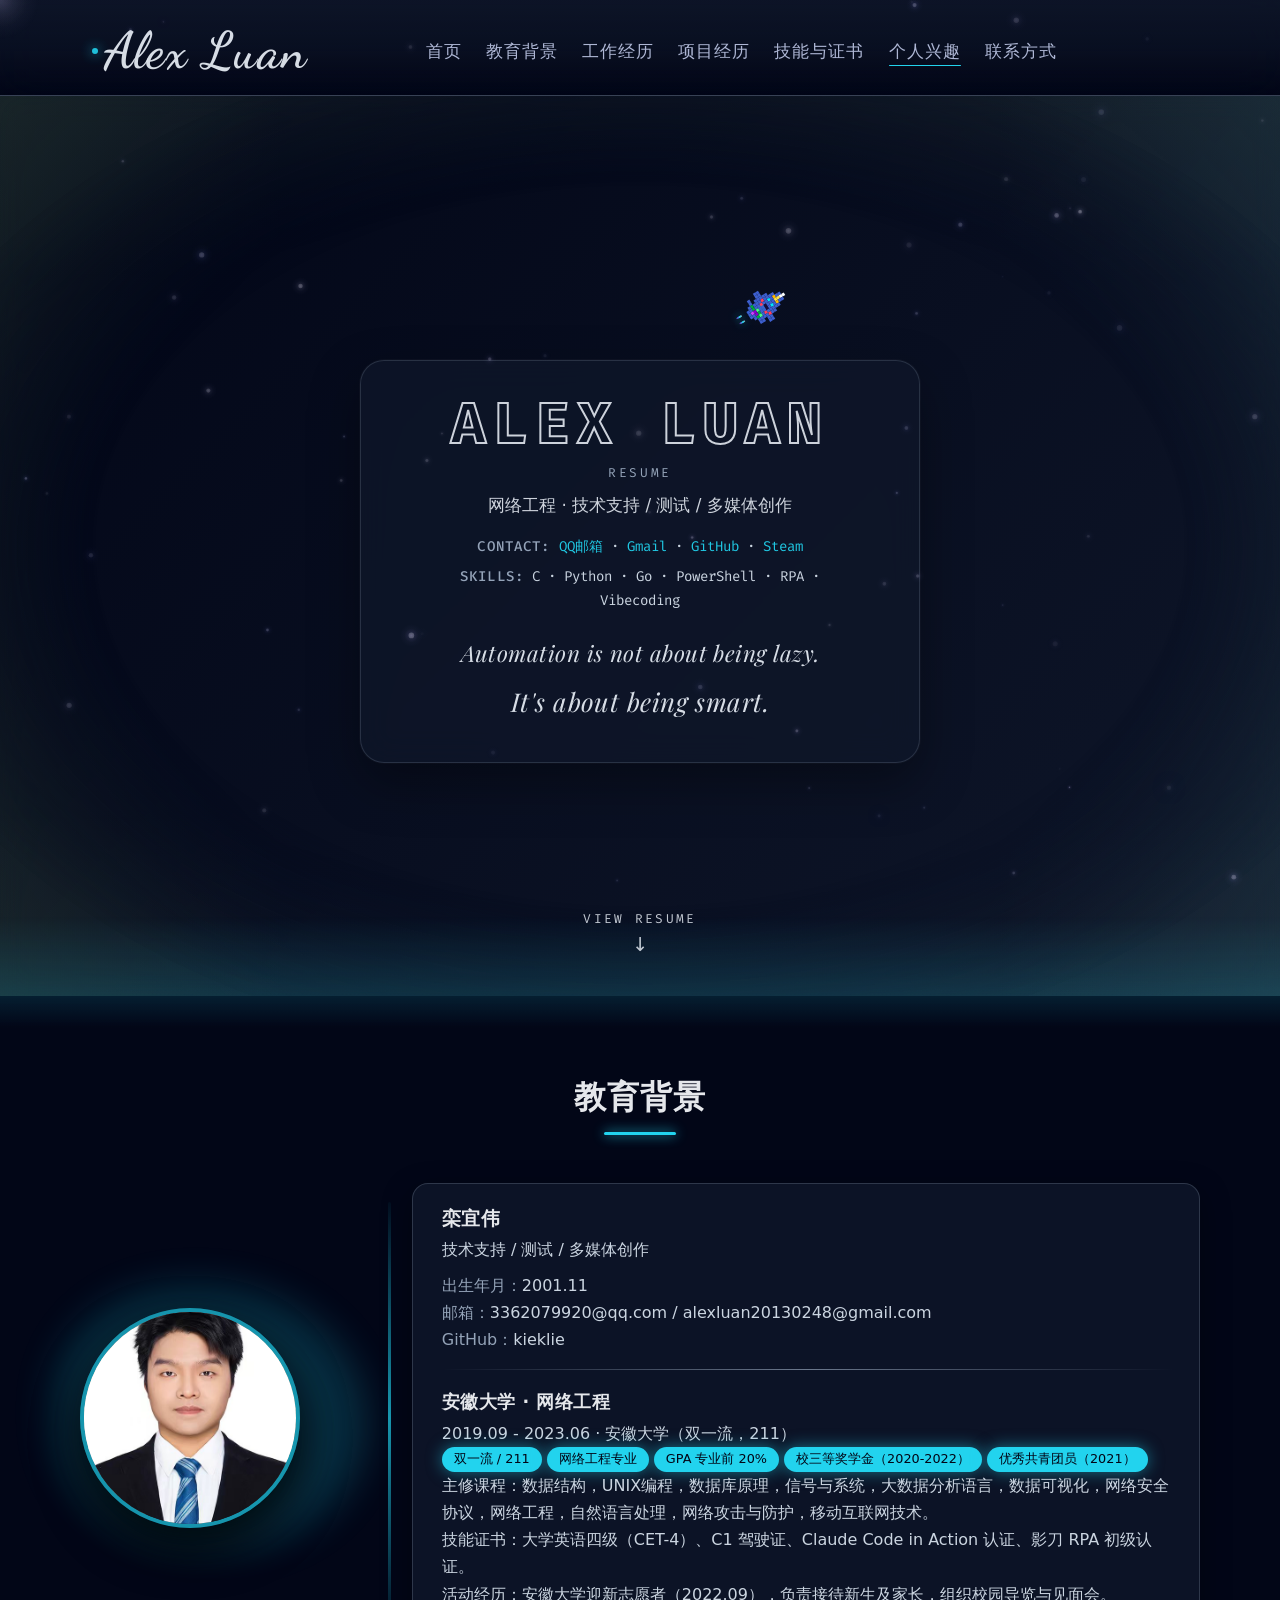
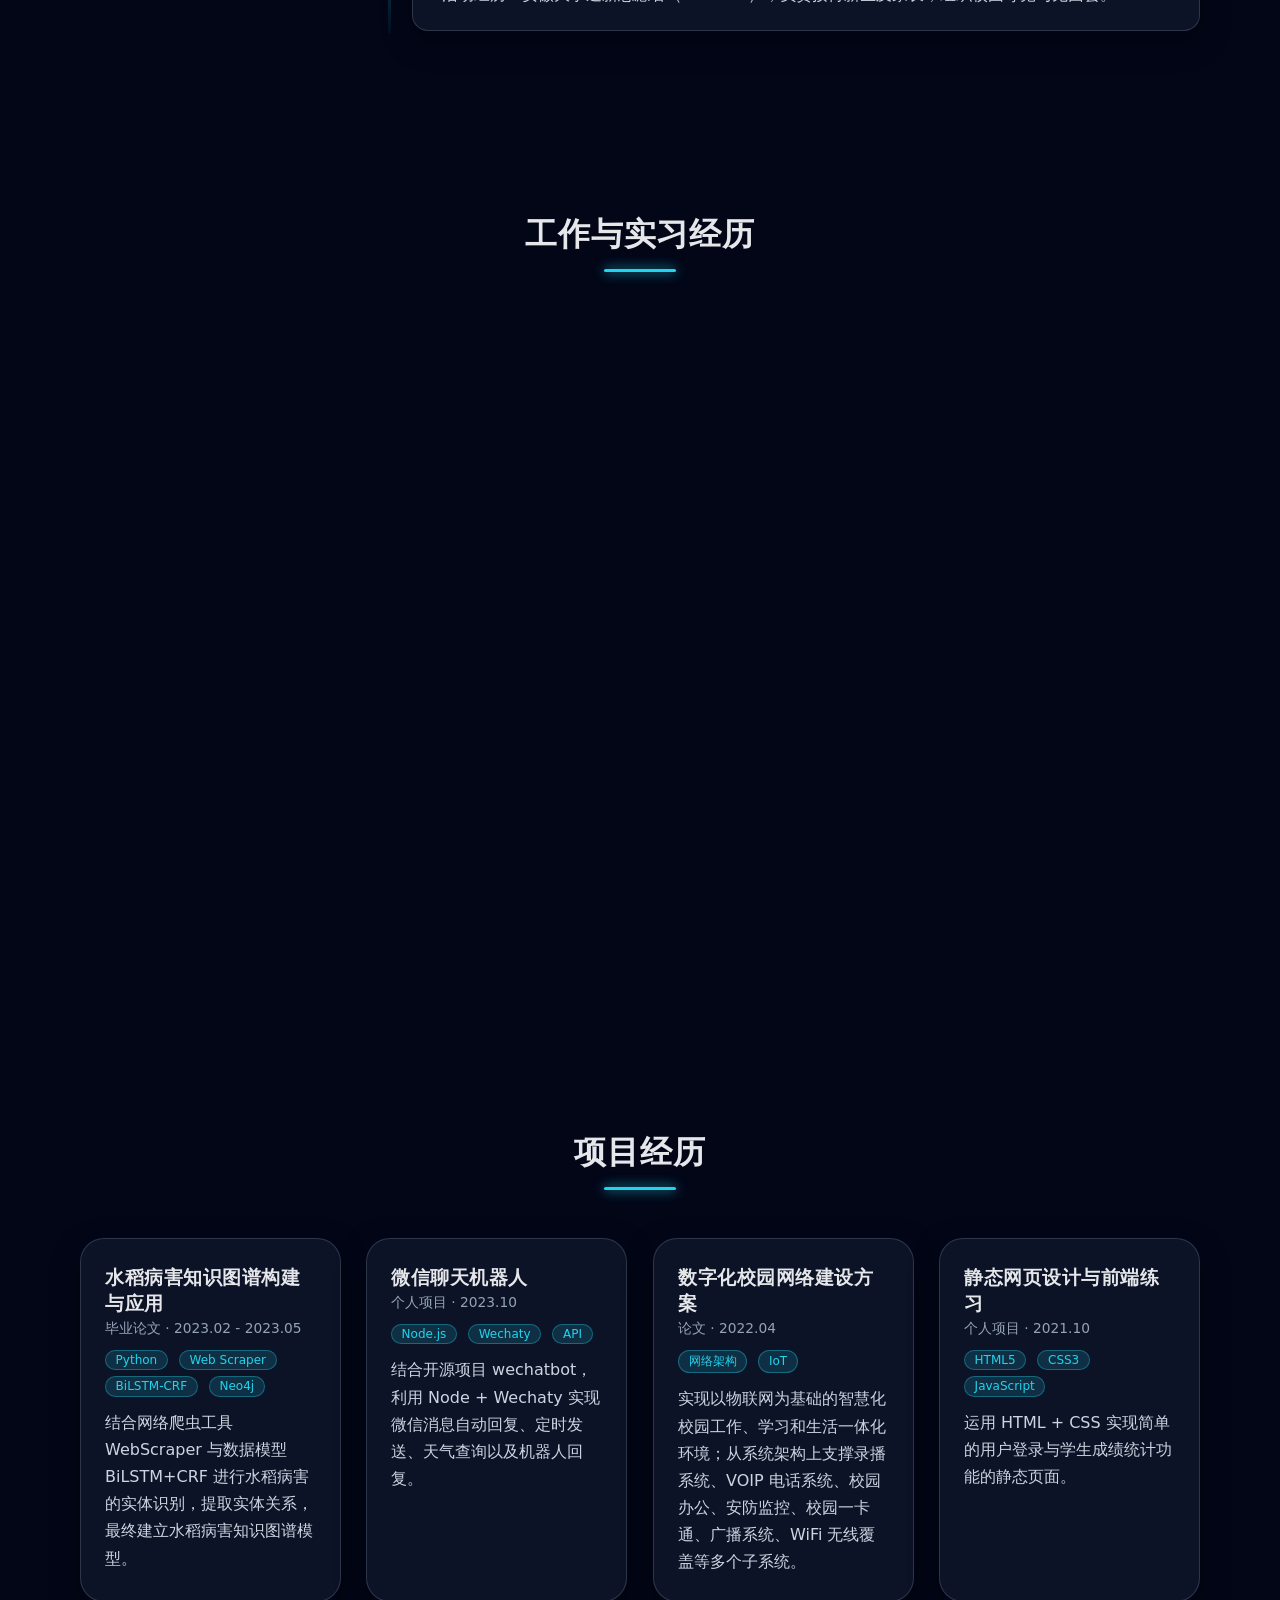
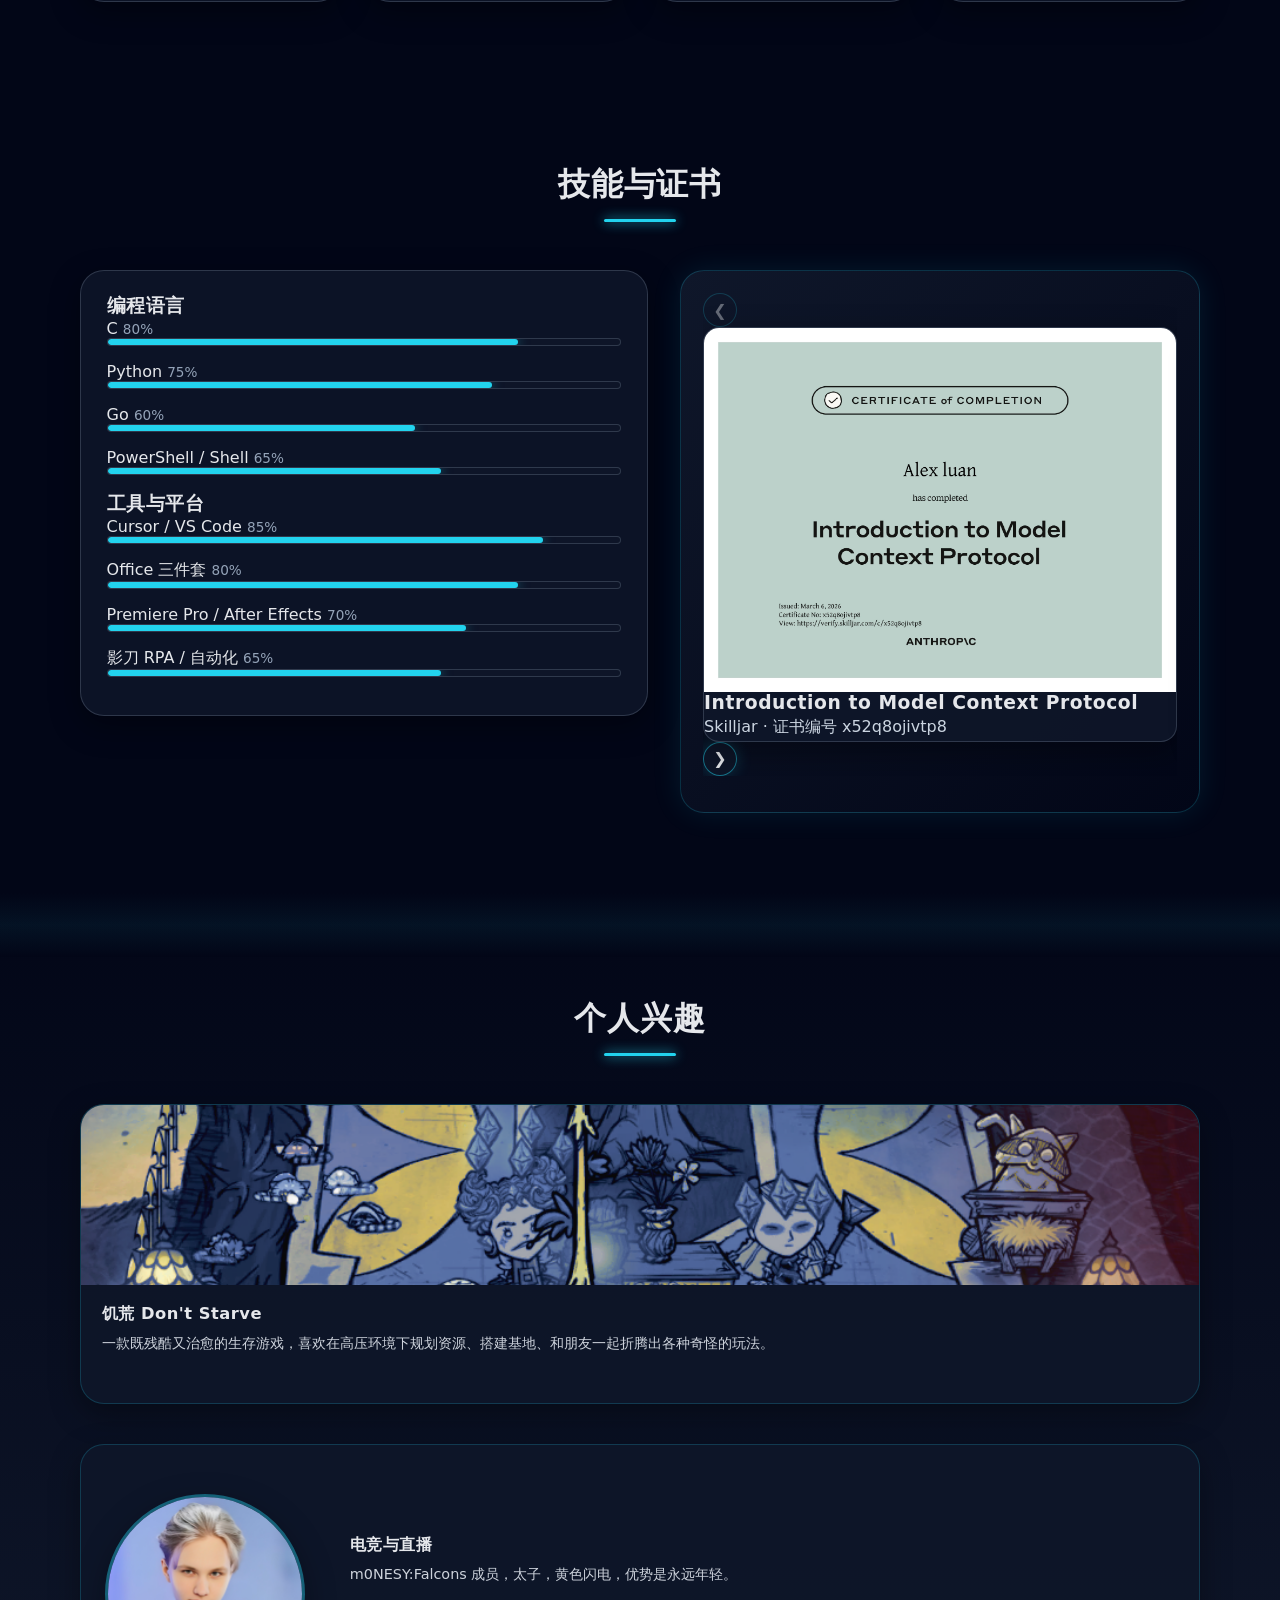
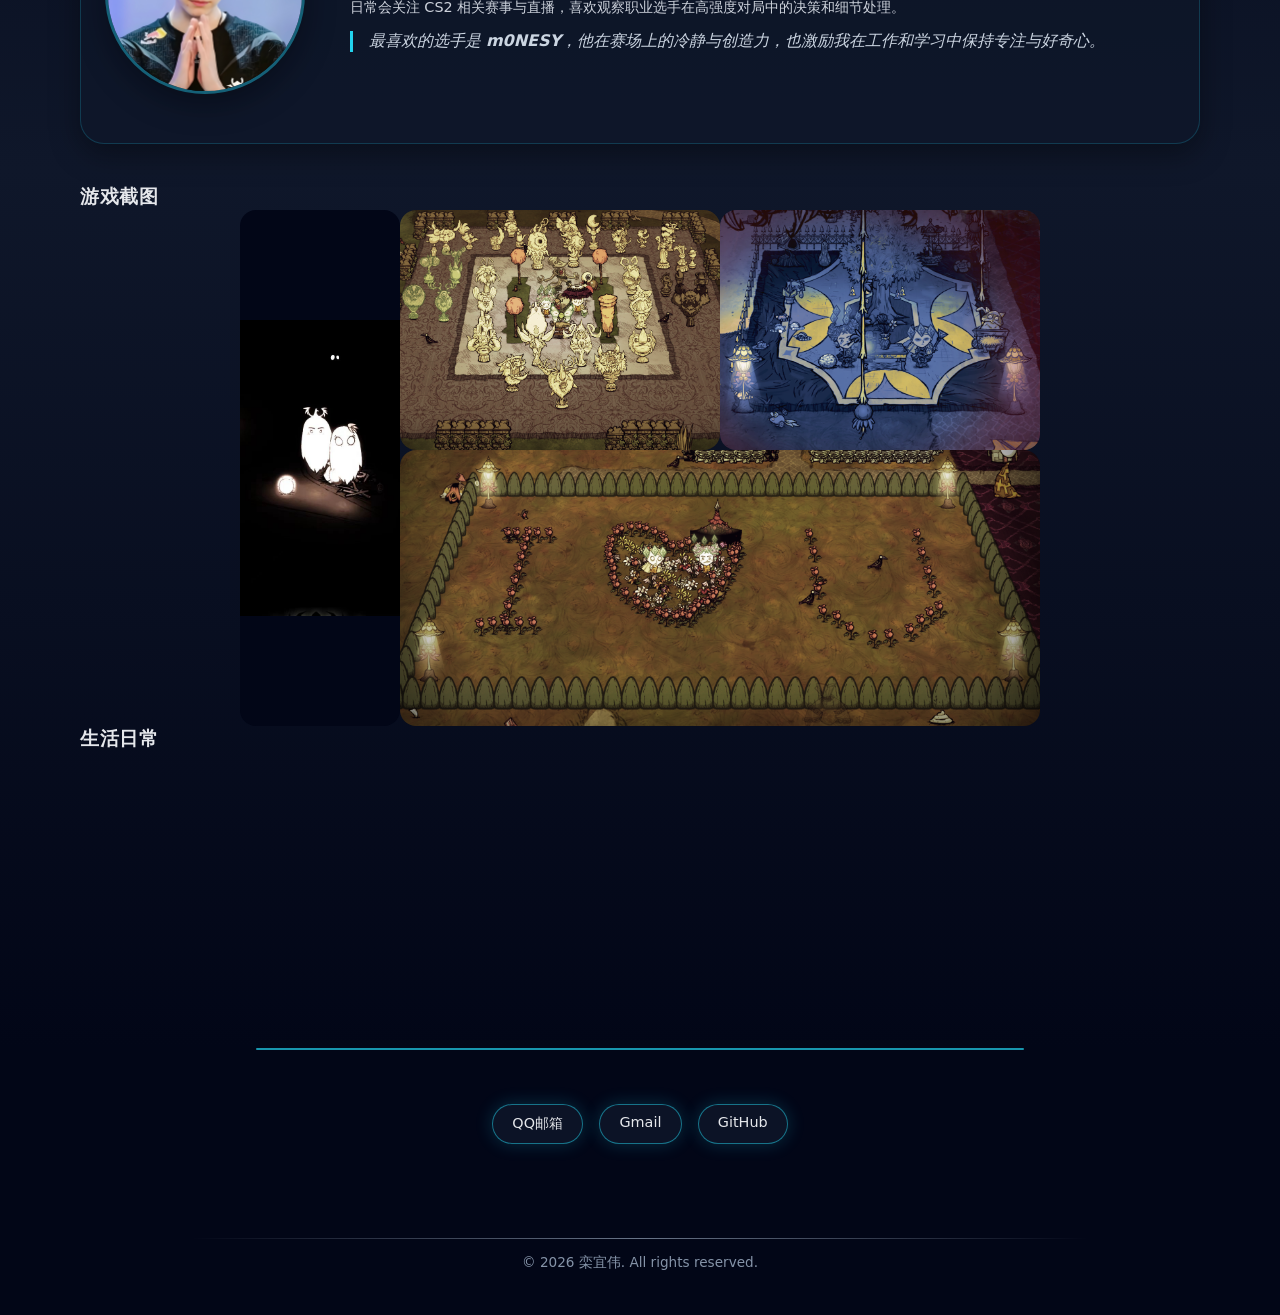
==== commit b9088f3b: "Update index.html" ====
--- a/Resume/index.html
+++ b/Resume/index.html
@@ -75,7 +75,7 @@
         <div class="about-avatar avatar-reveal" data-revealed="false">
           <div class="avatar-reveal-inner">
             <img class="avatar-layer avatar-back" src="assets/images/个人照.jpg" alt="个人照">
-            <img class="avatar-layer avatar-front" src="assets/images/栾宜伟_ 电子报名照 .jpg" alt="栾宜伟头像">
+            <img class="avatar-layer avatar-front" src="assets/images/栾宜伟_ 电子报名照.jpg" alt="栾宜伟头像">
           </div>
         </div>
         <div class="timeline">
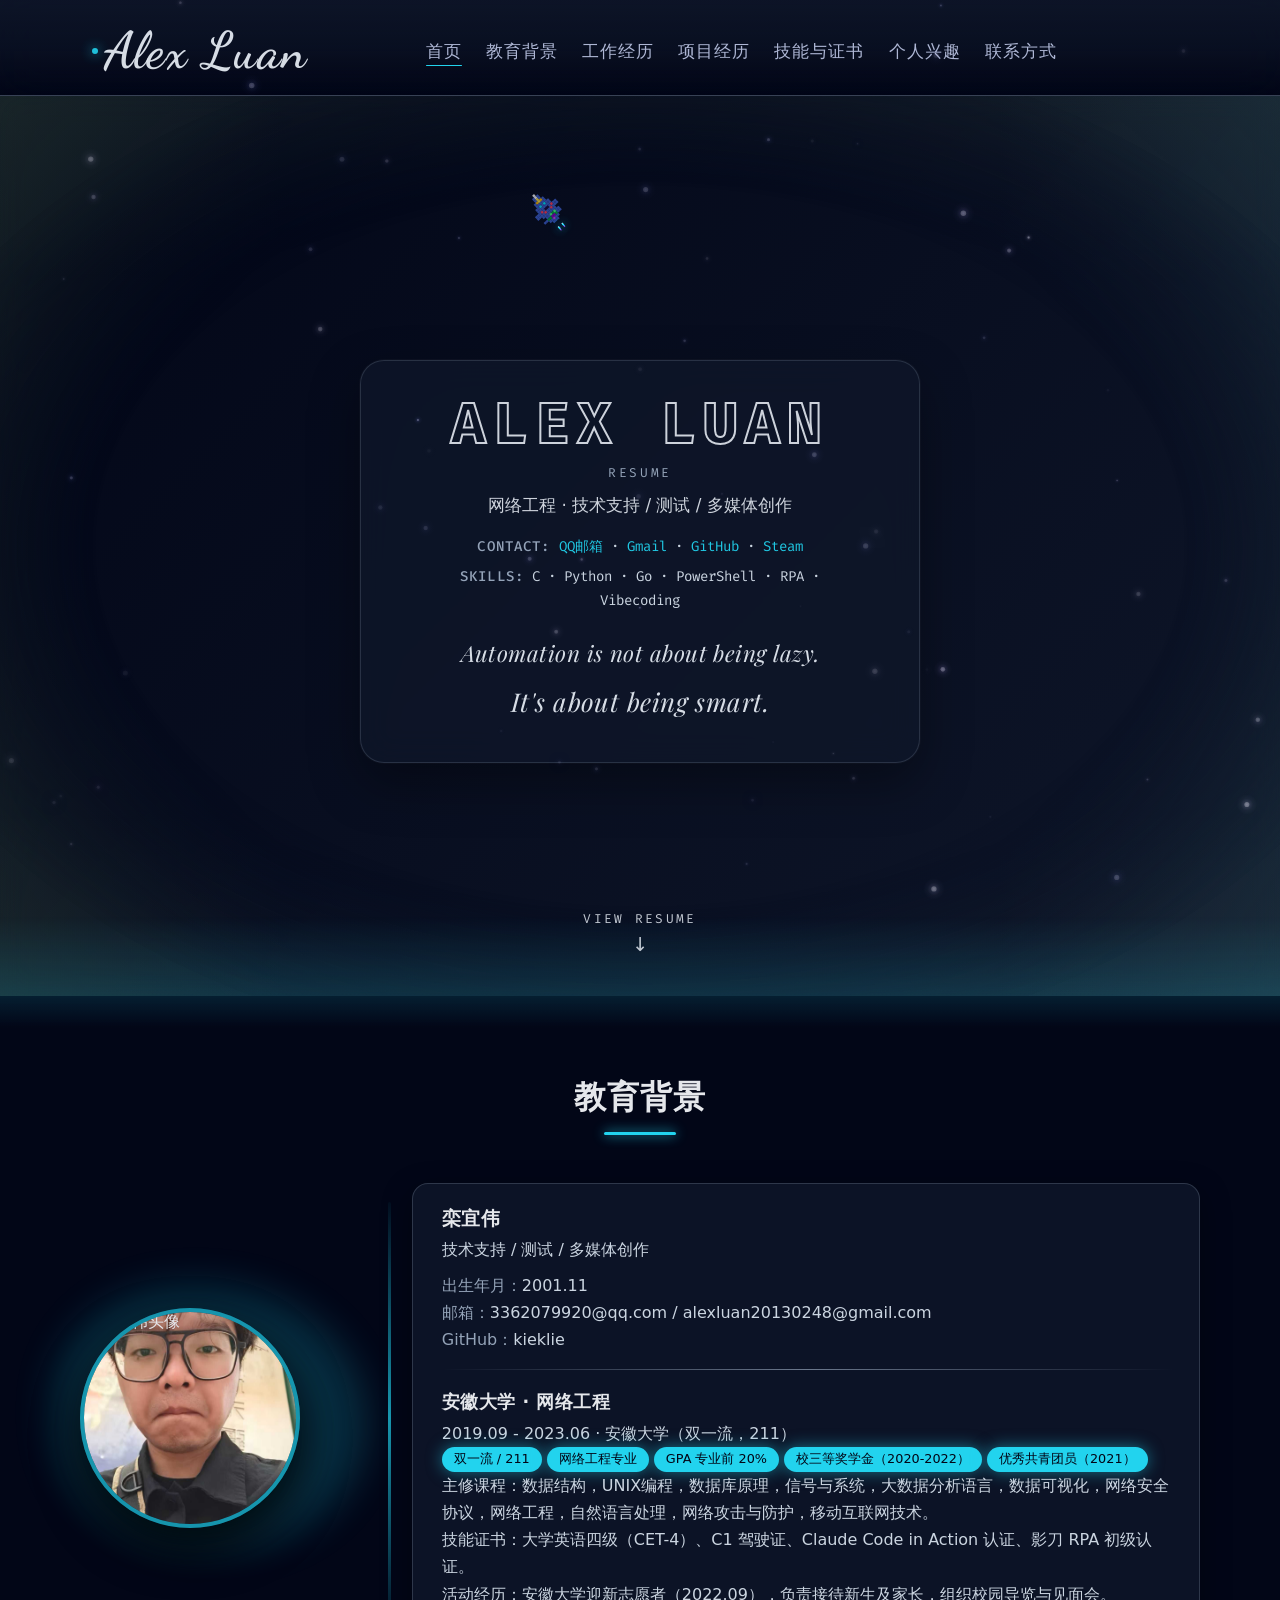
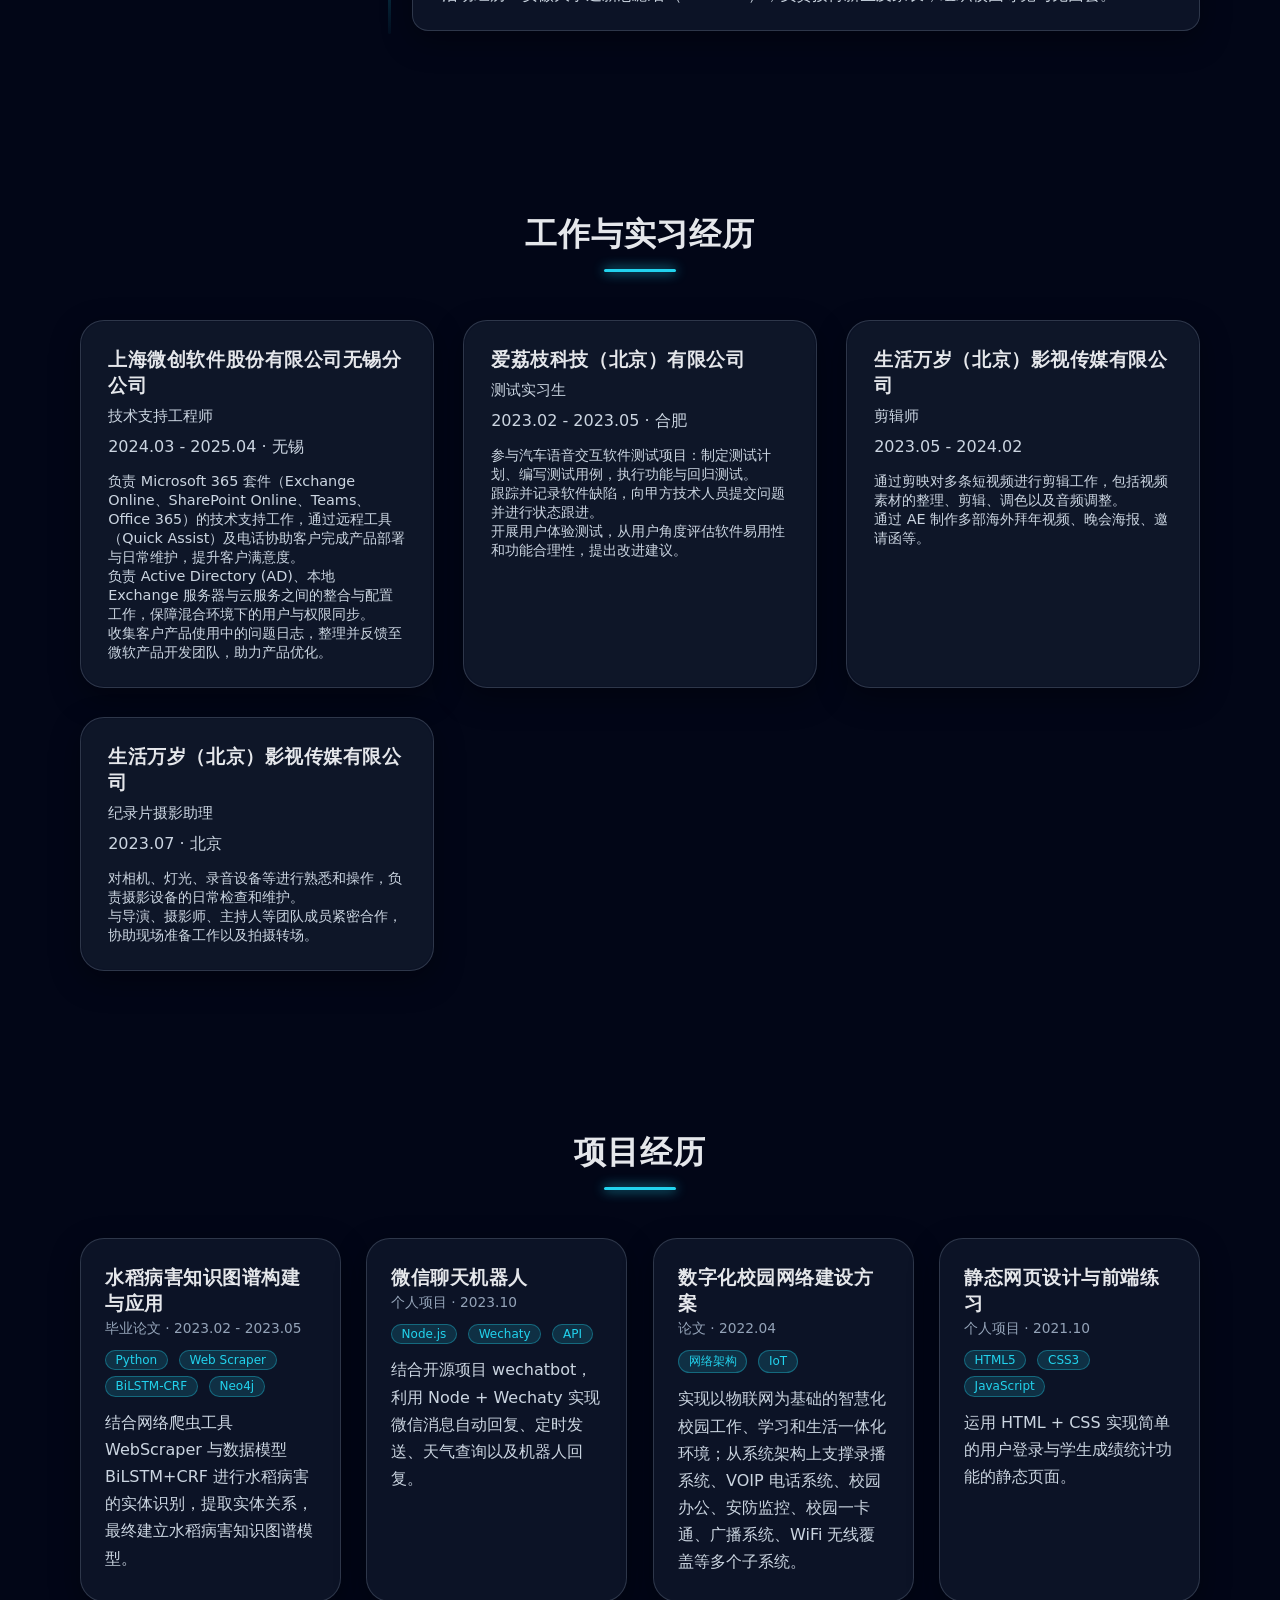
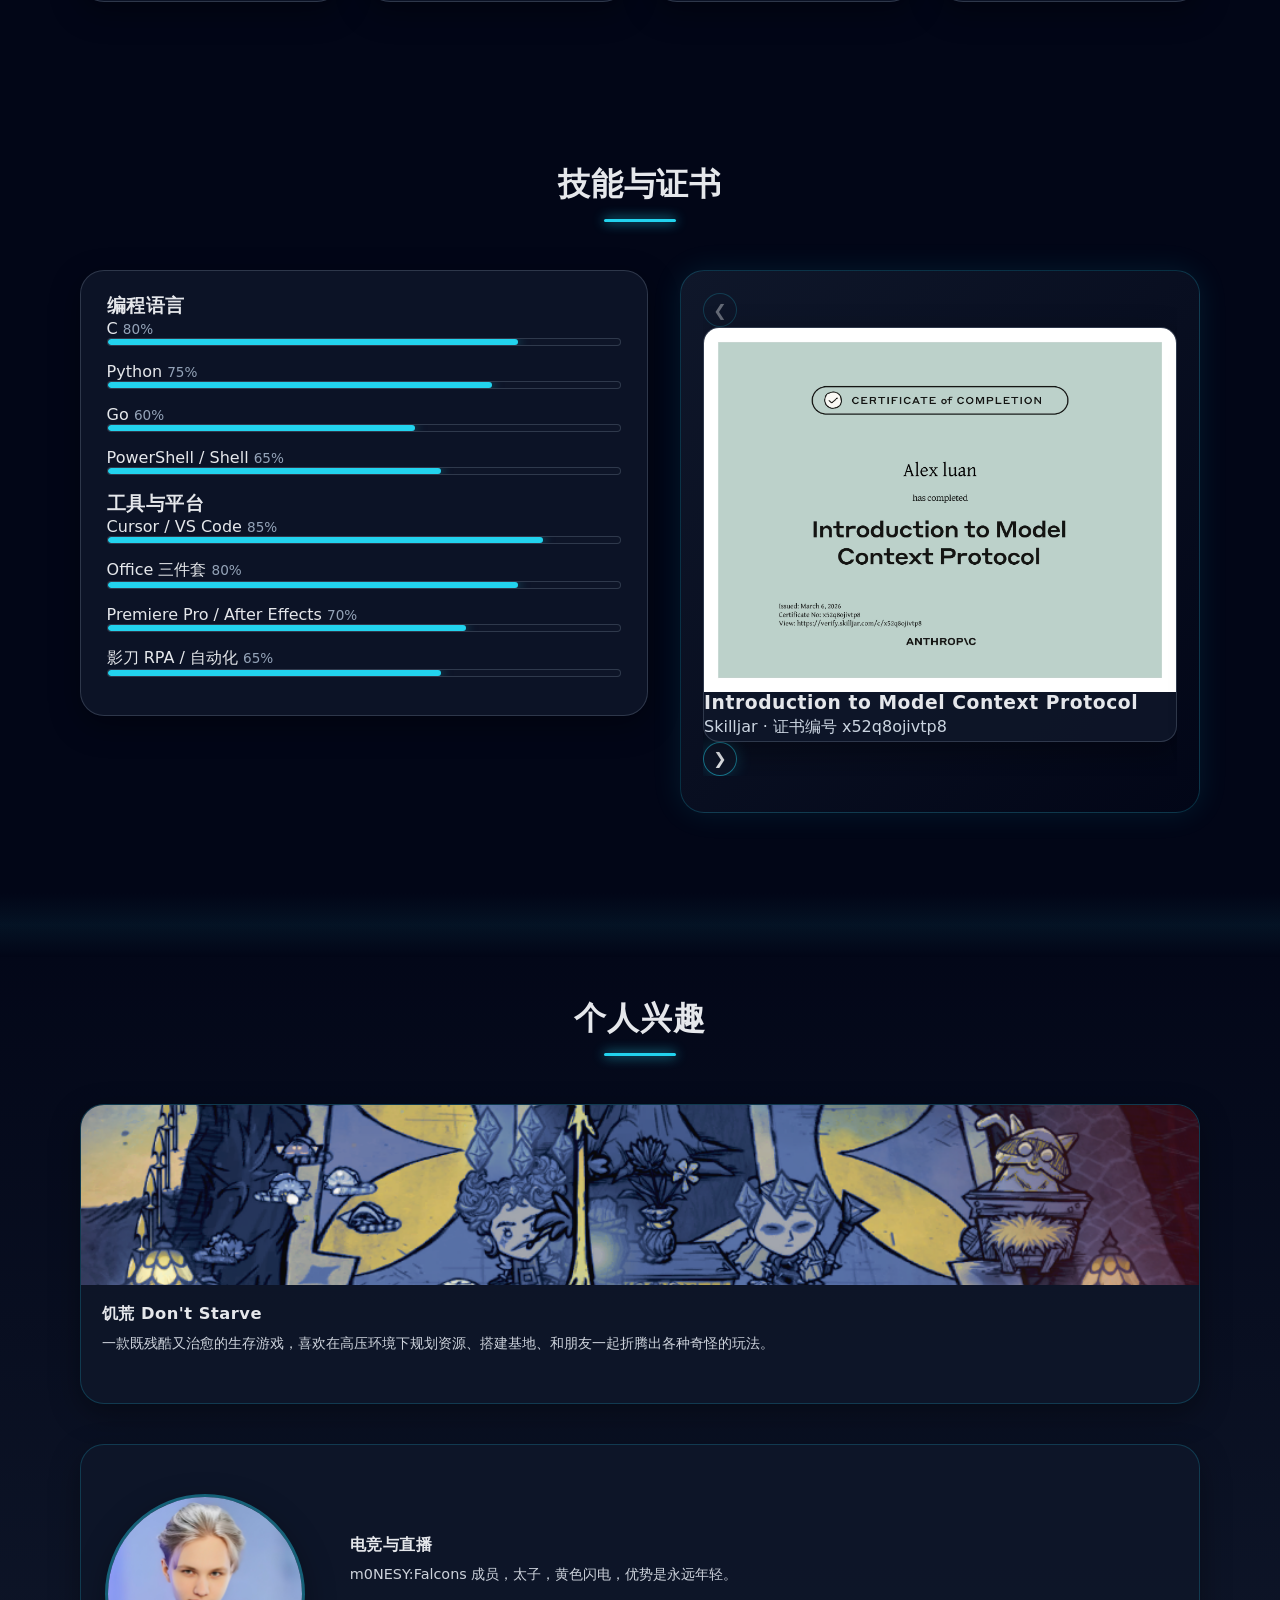
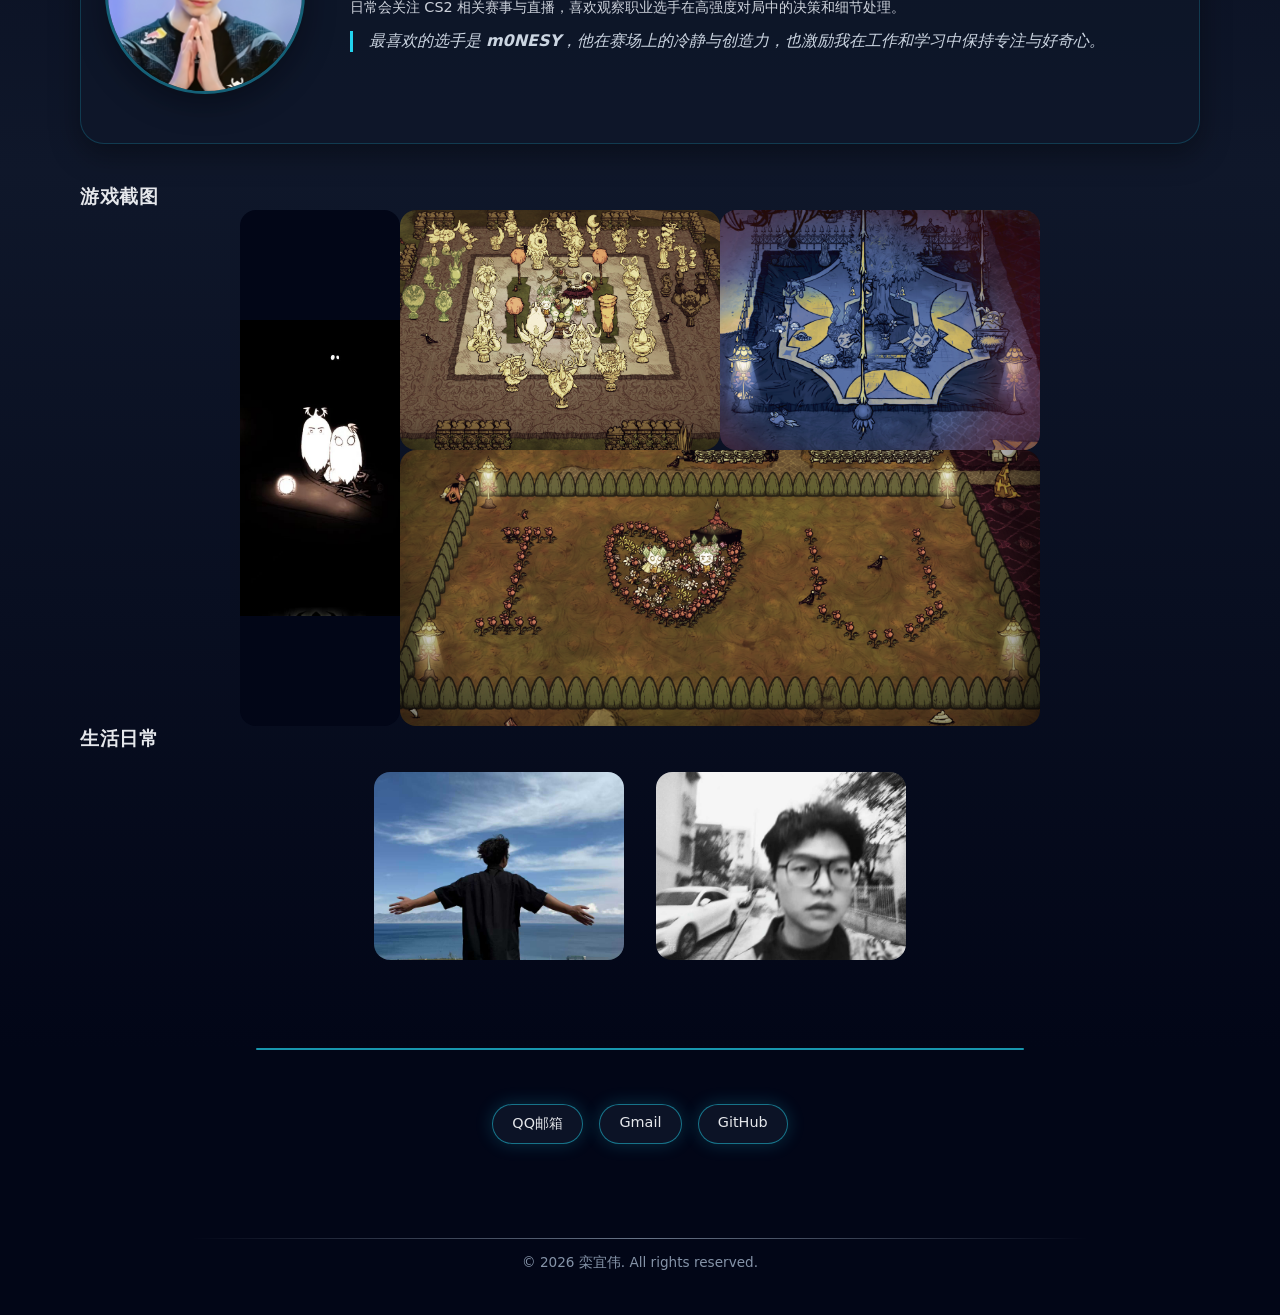
==== commit 1fdb7a12: "Update index.html" ====
--- a/Resume/index.html
+++ b/Resume/index.html
@@ -75,7 +75,7 @@
         <div class="about-avatar avatar-reveal" data-revealed="false">
           <div class="avatar-reveal-inner">
             <img class="avatar-layer avatar-back" src="assets/images/个人照.jpg" alt="个人照">
-            <img class="avatar-layer avatar-front" src="assets/images/栾宜伟_ 电子报名照.jpg" alt="栾宜伟头像">
+            <img class="avatar-layer avatar-front" src="assets/images/栾宜伟_电子报名照.jpg" alt="栾宜伟头像">
           </div>
         </div>
         <div class="timeline">
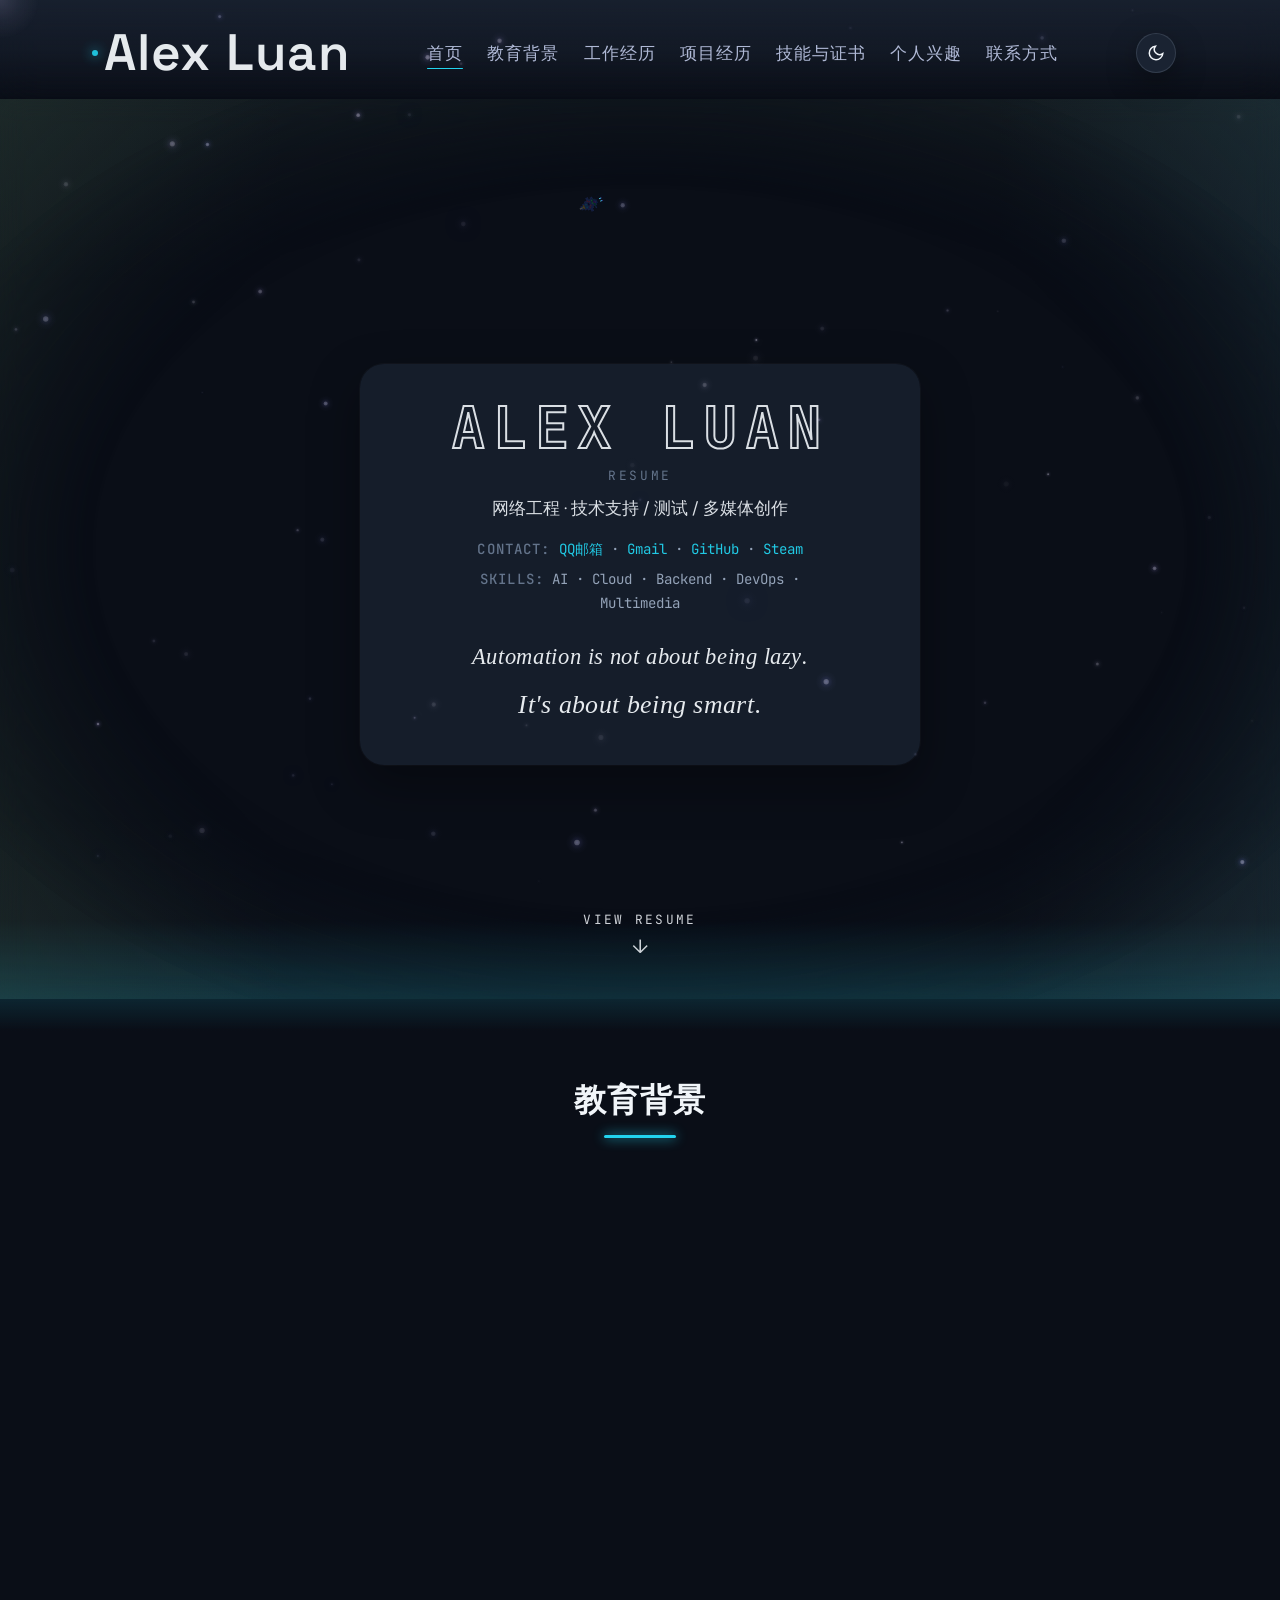
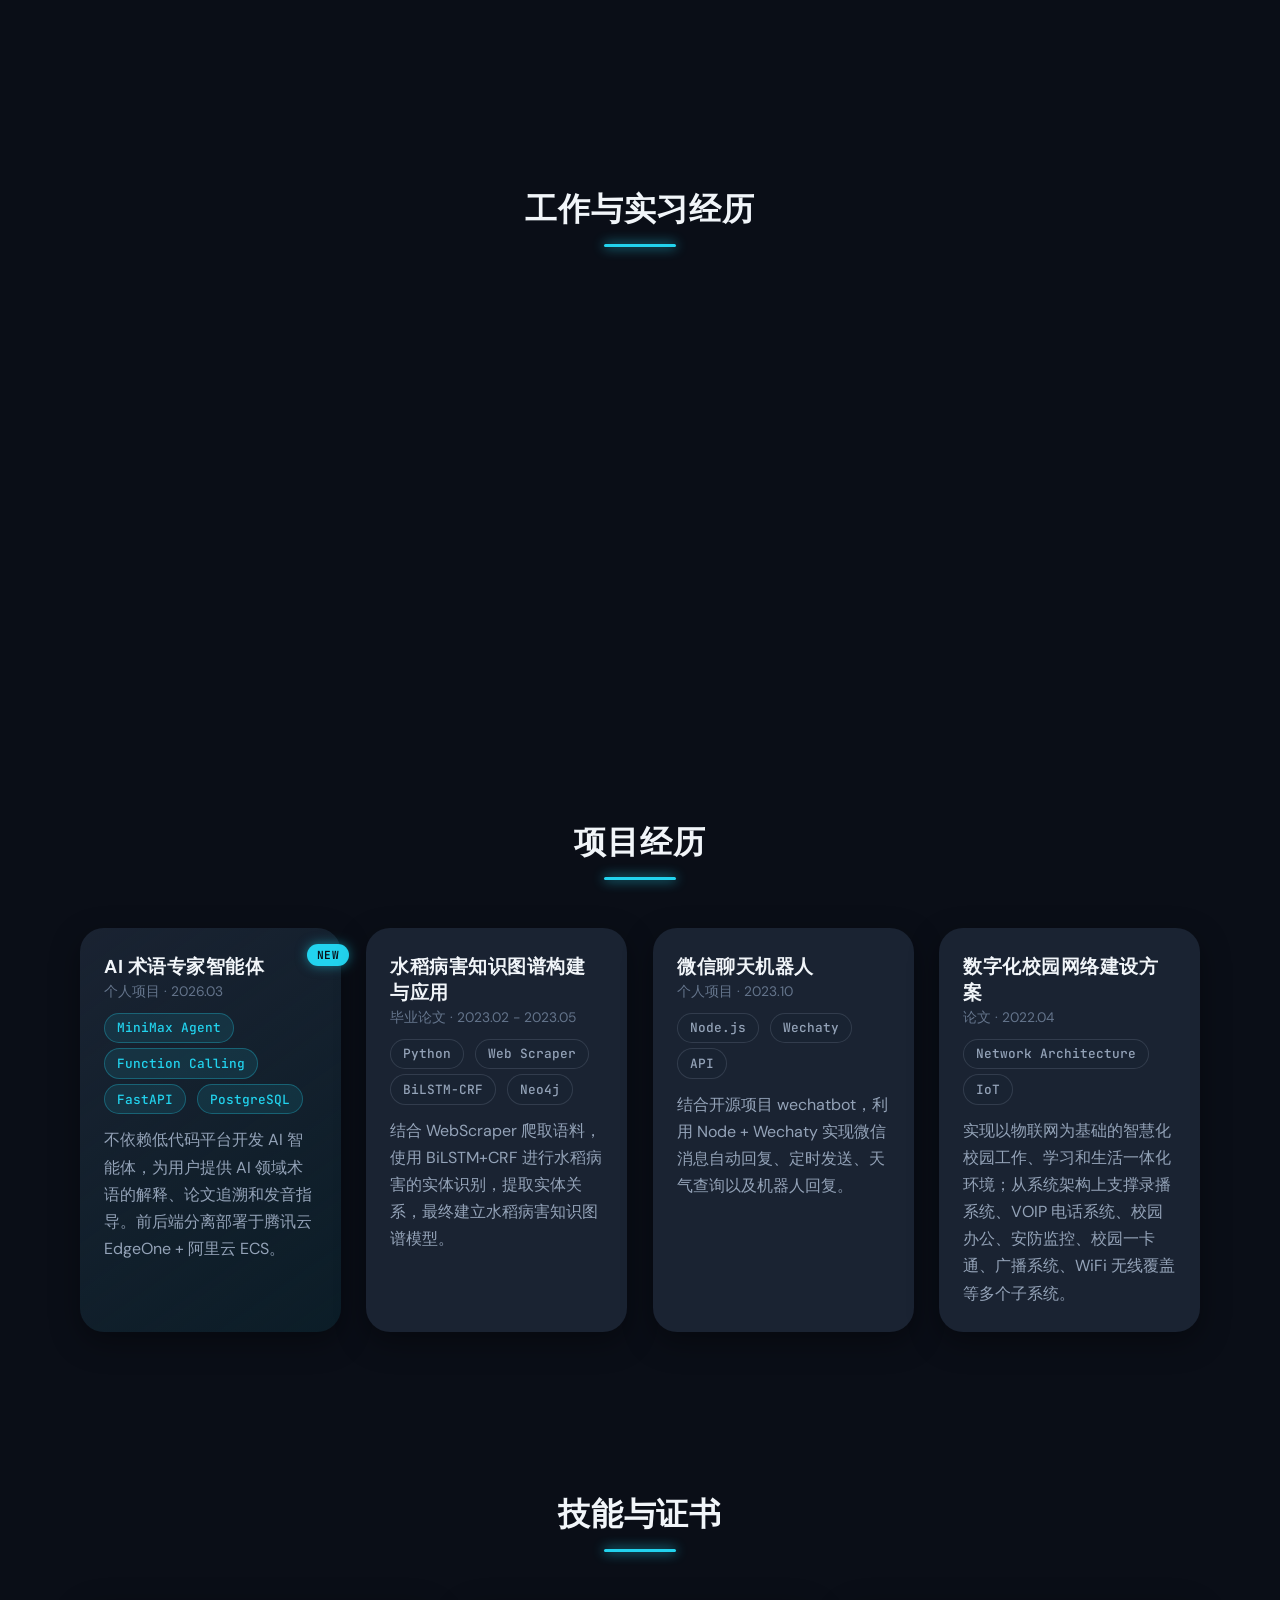
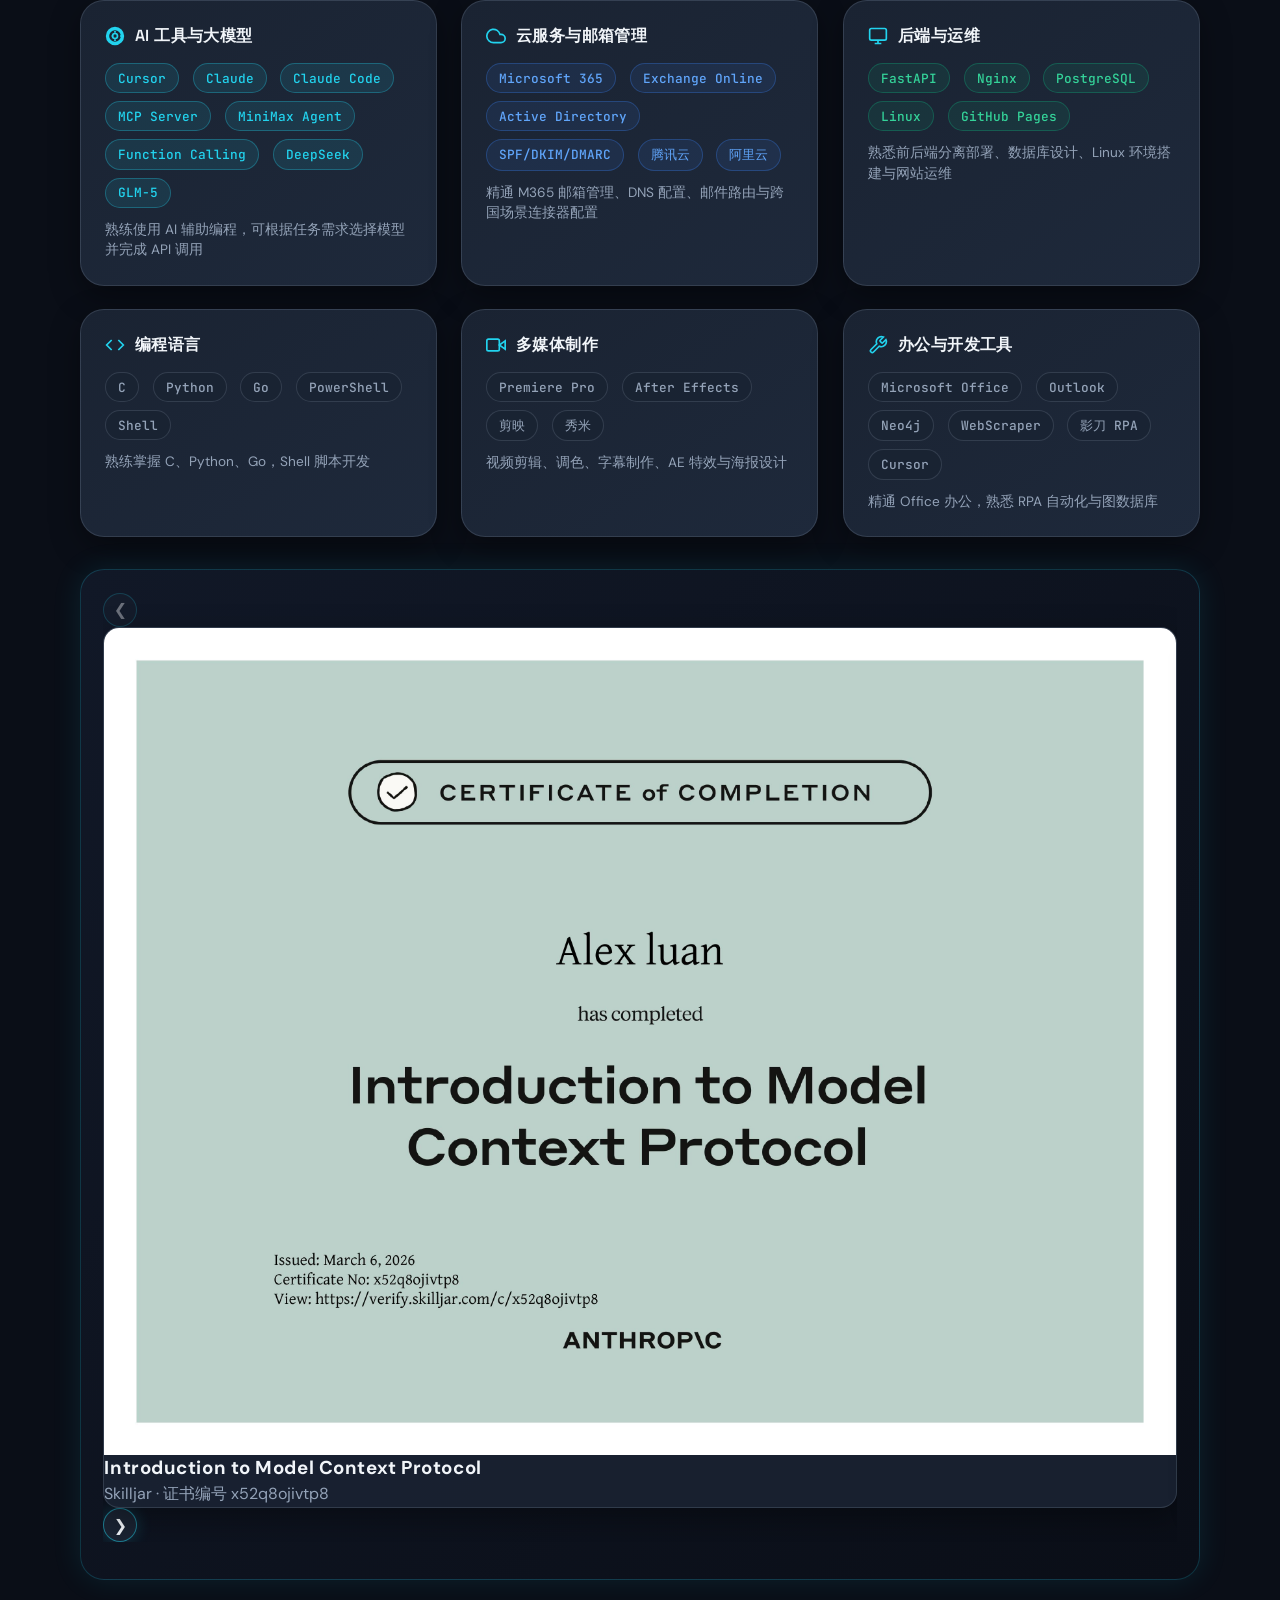
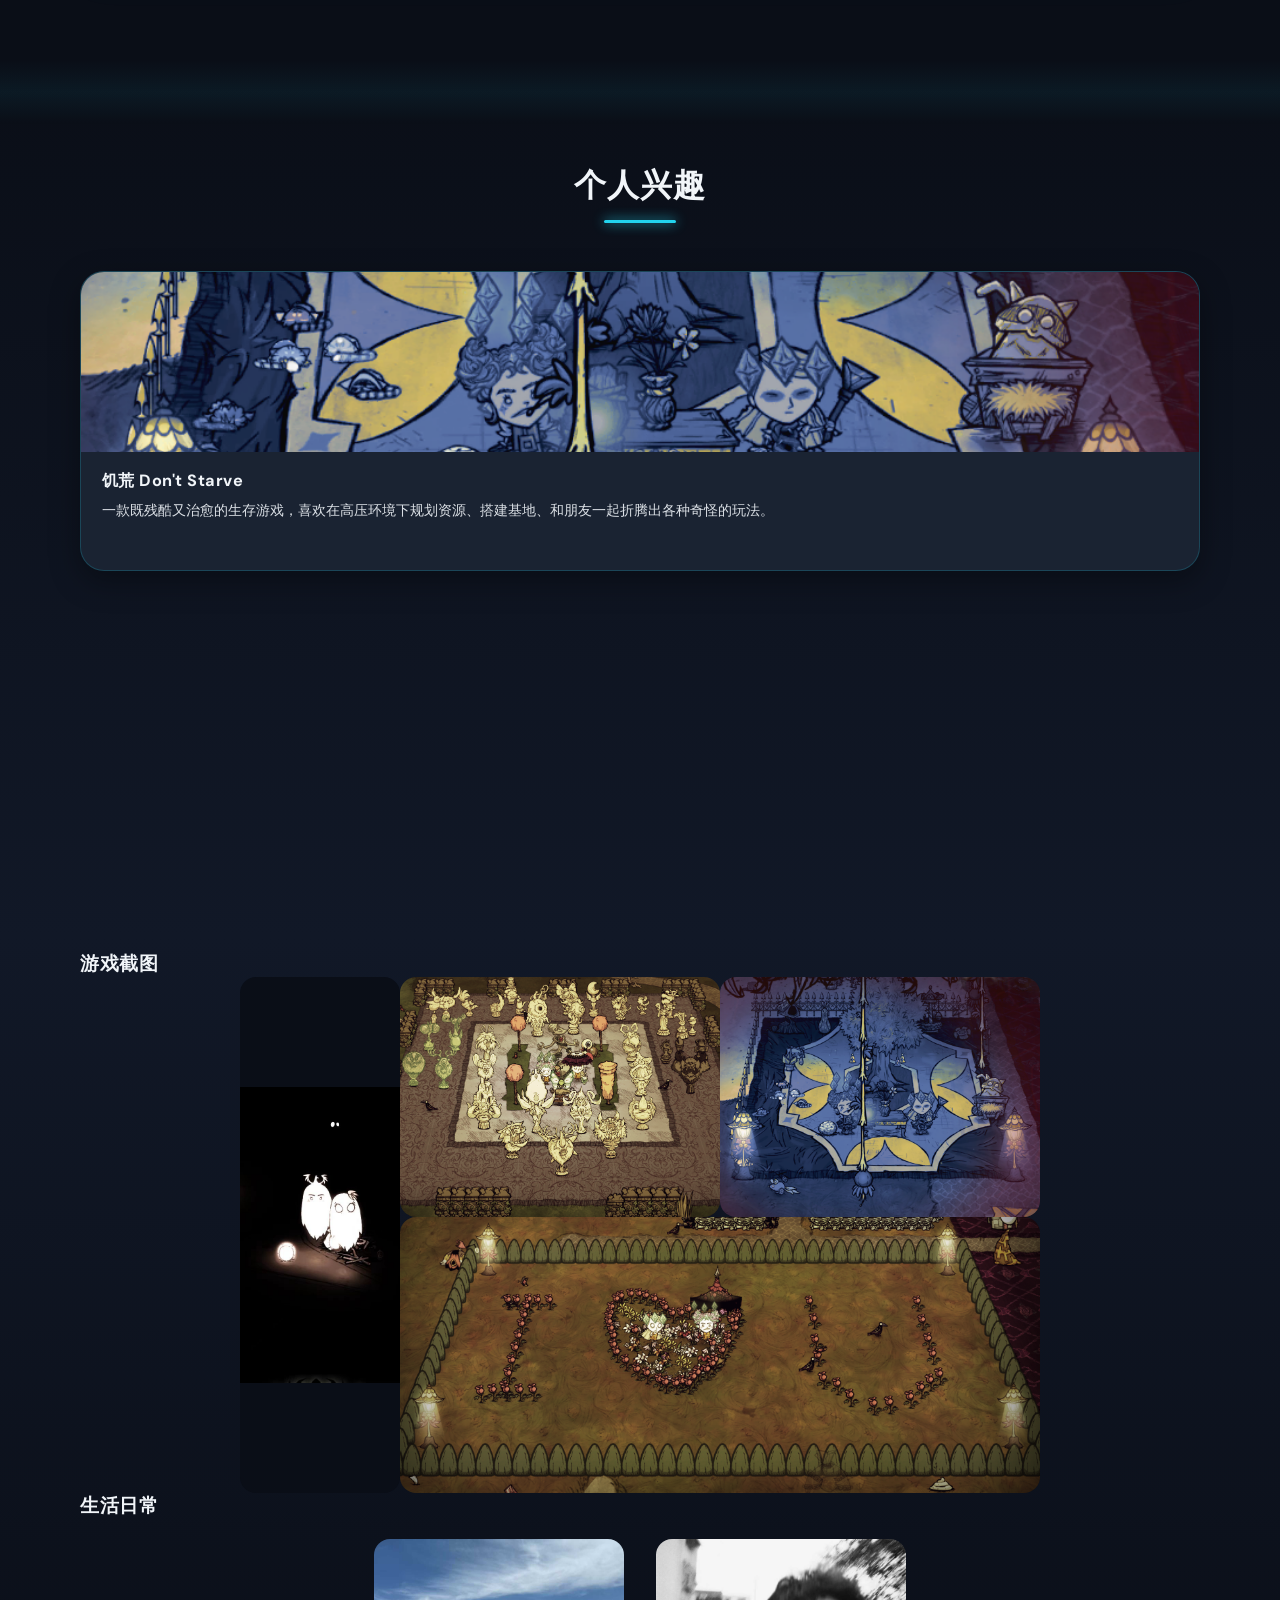
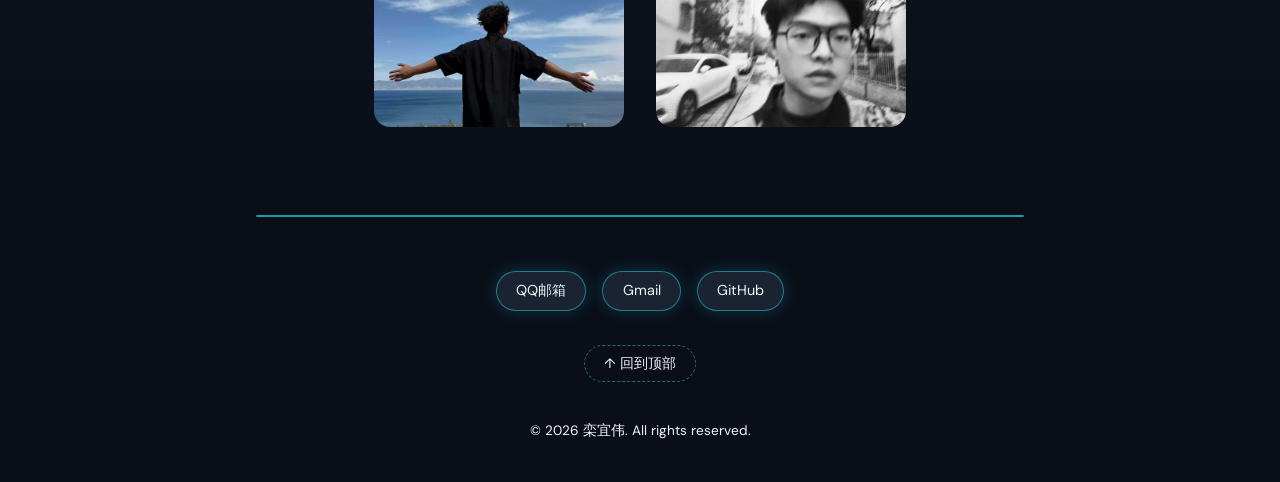
==== commit 83bc7234: "# 简历网站更新-3.26 # 简历网站更新日志  ## 更新日期 2026.03  ---  ## 视觉升级  ### 新增浅色模式渐变背景 - 全局背景 `--bg-base`" ====
--- a/Resume/index.html
+++ b/Resume/index.html
@@ -1,501 +1,536 @@
-<!DOCTYPE html>
-<html lang="zh-CN">
-<head>
-  <meta charset="UTF-8">
-  <meta name="viewport" content="width=device-width, initial-scale=1.0">
-  <meta name="description" content="栾宜伟 - 个人简历网站">
-  <meta name="author" content="栾宜伟">
-  <title>栾宜伟 | 个人简历</title>
-  <link rel="icon" type="image/svg+xml" href="favicon.svg">
-
-  <!-- Google Fonts -->
-  <link rel="preconnect" href="https://fonts.googleapis.com">
-  <link rel="preconnect" href="https://fonts.gstatic.com" crossorigin>
-  <link href="https://fonts.googleapis.com/css2?family=Dancing+Script:wght@500;600;700&family=Fira+Code:wght@400;500;600&family=JetBrains+Mono:wght@400;500;600&family=Long+Cang&family=Playfair+Display:ital,wght@0,400;0,500;0,600;1,400;1,500&display=swap" rel="stylesheet">
-
-  <!-- Stylesheet -->
-  <link rel="stylesheet" href="css/style.css">
-</head>
-<body>
-
-  <!-- 全屏水纹动效层（置于背景之上、内容之下） -->
-  <canvas id="ripple-canvas" aria-hidden="true"></canvas>
-  <!-- 粒子画布（星云紫蓝 + 鼠标轨迹） -->
-  <canvas id="particle-canvas" style="position:fixed;inset:0;pointer-events:none;z-index:999;" aria-hidden="true"></canvas>
-
-  <!-- 顶部导航栏 -->
-  <nav id="navbar">
-    <div class="nav-container">
-      <a href="#hero" class="nav-logo">Alex Luan</a>
-      <button class="nav-toggle" aria-label="切换导航" aria-expanded="false" aria-controls="nav-menu">
-        <span class="nav-toggle-line"></span>
-        <span class="nav-toggle-line"></span>
-        <span class="nav-toggle-line"></span>
-      </button>
-      <ul class="nav-links" id="nav-menu">
-        <li><a href="#hero">首页</a></li>
-        <li><a href="#education">教育背景</a></li>
-        <li><a href="#experience">工作经历</a></li>
-        <li><a href="#projects">项目经历</a></li>
-        <li><a href="#skills">技能与证书</a></li>
-        <li><a href="#interests">个人兴趣</a></li>
-        <li><a href="#footer">联系方式</a></li>
-      </ul>
-    </div>
-  </nav>
-
-  <!-- 1. Hero 首屏区域（参考 THE BAND CALLED IT：描边主标题 + 居中块 + 底部引导） -->
-  <section id="hero">
-    <canvas id="fighter-canvas" aria-hidden="true"></canvas>
-    <div class="hero-inner">
-      <div class="hero-content hero-content--center">
-        <div class="hero-card">
-          <h1 class="hero-title hero-title--outline"><noscript>ALEX LUAN</noscript></h1>
-          <span class="hero-label">RESUME</span>
-          <p class="hero-subtitle"><noscript>网络工程 · 技术支持 / 测试 / 多媒体创作</noscript></p>
-          <div class="hero-meta">
-            <p class="hero-meta-row"><strong>CONTACT:</strong>  <a href="mailto:3362079920@qq.com" class="copy-email" data-copy="3362079920@qq.com" title="点击复制">QQ邮箱</a> · <a href="mailto:alexluan20130248@gmail.com" class="copy-email" data-copy="alexluan20130248@gmail.com" title="点击复制">Gmail</a> · <a href="https://github.com/kieklie" title="GitHub" target="_blank" rel="noopener noreferrer">GitHub</a> · <a href="https://steamcommunity.com/profiles/76561198983980478/" title="Steam" target="_blank" rel="noopener noreferrer">Steam</a></p>
-            <p class="hero-meta-row"><strong>SKILLS:</strong> C · Python · Go · PowerShell · RPA · Vibecoding</p>
-          </div>
-          <p class="hero-info hero-slogan" id="hero-slogan" data-slogan-line1="Automation is not about being lazy." data-slogan-line2="It's about being smart."><span class="slogan-text" aria-hidden="true"></span></p>
-        </div>
-      </div>
-    </div>
-    <a href="#education" class="scroll-down-arrow" aria-label="滚动到教育背景">
-      <span class="scroll-down-text">VIEW RESUME</span>
-      <span class="scroll-down-icon">&#8595;</span>
-    </a>
-  </section>
-
-  <!-- 2. 教育背景（含头像与合并信息，长方形卡片） -->
-  <section id="education" class="section section--with-hero-transition">
-    <div class="section-container">
-      <h2 class="section-title">教育背景</h2>
-      <div class="education-with-avatar fade-in-up">
-        <div class="about-avatar avatar-reveal" data-revealed="false">
-          <div class="avatar-reveal-inner">
-            <img class="avatar-layer avatar-back" src="assets/images/个人照.jpg" alt="个人照">
-            <img class="avatar-layer avatar-front" src="assets/images/栾宜伟_电子报名照.jpg" alt="栾宜伟头像">
-          </div>
-        </div>
-        <div class="timeline">
-          <div class="timeline-item">
-            <div class="timeline-content">
-              <h3 class="timeline-name">栾宜伟</h3>
-              <p class="timeline-desc timeline-desc--tagline">技术支持 / 测试 / 多媒体创作</p>
-              <p class="timeline-desc"><span class="timeline-desc-label">出生年月：</span>2001.11</p>
-              <p class="timeline-desc"><span class="timeline-desc-label">邮箱：</span><a href="mailto:3362079920@qq.com">3362079920@qq.com</a> / <a href="mailto:alexluan20130248@gmail.com">alexluan20130248@gmail.com</a></p>
-              <p class="timeline-desc"><span class="timeline-desc-label">GitHub：</span><a href="https://github.com/kieklie" target="_blank" rel="noopener noreferrer">kieklie</a></p>
-              <div class="timeline-divider"></div>
-              <h3 class="timeline-school">安徽大学 · 网络工程</h3>
-              <p class="timeline-period">2019.09 - 2023.06 · 安徽大学（双一流，211）</p>
-              <div class="timeline-badges">
-                <span class="badge">双一流 / 211</span>
-                <span class="badge">网络工程专业</span>
-                <span class="badge">GPA 专业前 20%</span>
-                <span class="badge">校三等奖学金（2020-2022）</span>
-                <span class="badge">优秀共青团员（2021）</span>
-              </div>
-              <p class="timeline-desc">主修课程：数据结构，UNIX编程，数据库原理，信号与系统，大数据分析语言，数据可视化，网络安全协议，网络工程，自然语言处理，网络攻击与防护，移动互联网技术。</p>
-              <p class="timeline-desc">技能证书：大学英语四级（CET-4）、C1 驾驶证、Claude Code in Action 认证、影刀 RPA 初级认证。</p>
-              <p class="timeline-desc">活动经历：安徽大学迎新志愿者（2022.09），负责接待新生及家长，组织校园导览与见面会。</p>
-            </div>
-          </div>
-        </div>
-      </div>
-    </div>
-  </section>
-
-  <!-- 4. 工作与实习经历 -->
-  <section id="experience" class="section">
-    <div class="section-container">
-      <h2 class="section-title">工作与实习经历</h2>
-      <div class="experience-cards experience-grid">
-        <article class="exp-card fade-in-up">
-          <div class="exp-header">
-            <h3>上海微创软件股份有限公司无锡分公司</h3>
-            <p class="exp-role">技术支持工程师</p>
-            <p class="exp-period">2024.03 - 2025.04 · 无锡</p>
-          </div>
-          <div class="exp-summary">
-            <ul>
-              <li>负责 Microsoft 365 套件（Exchange Online、SharePoint Online、Teams、Office 365）的技术支持工作，通过远程工具（Quick Assist）及电话协助客户完成产品部署与日常维护，提升客户满意度。</li>
-              <li>负责 Active Directory (AD)、本地 Exchange 服务器与云服务之间的整合与配置工作，保障混合环境下的用户与权限同步。</li>
-              <li>收集客户产品使用中的问题日志，整理并反馈至微软产品开发团队，助力产品优化。</li>
-            </ul>
-          </div>
-        </article>
-
-        <article class="exp-card fade-in-up">
-          <div class="exp-header">
-            <h3>爱荔枝科技（北京）有限公司</h3>
-            <p class="exp-role">测试实习生</p>
-            <p class="exp-period">2023.02 - 2023.05 · 合肥</p>
-          </div>
-          <div class="exp-summary">
-            <ul>
-              <li>参与汽车语音交互软件测试项目：制定测试计划、编写测试用例，执行功能与回归测试。</li>
-              <li>跟踪并记录软件缺陷，向甲方技术人员提交问题并进行状态跟进。</li>
-              <li>开展用户体验测试，从用户角度评估软件易用性和功能合理性，提出改进建议。</li>
-            </ul>
-          </div>
-        </article>
-
-        <article class="exp-card fade-in-up">
-          <div class="exp-header">
-            <h3>生活万岁（北京）影视传媒有限公司</h3>
-            <p class="exp-role">剪辑师</p>
-            <p class="exp-period">2023.05 - 2024.02</p>
-          </div>
-          <div class="exp-summary">
-            <ul>
-              <li>通过剪映对多条短视频进行剪辑工作，包括视频素材的整理、剪辑、调色以及音频调整。</li>
-              <li>通过 AE 制作多部海外拜年视频、晚会海报、邀请函等。</li>
-            </ul>
-          </div>
-        </article>
-
-        <article class="exp-card fade-in-up">
-          <div class="exp-header">
-            <h3>生活万岁（北京）影视传媒有限公司</h3>
-            <p class="exp-role">纪录片摄影助理</p>
-            <p class="exp-period">2023.07 · 北京</p>
-          </div>
-          <div class="exp-summary">
-            <ul>
-              <li>对相机、灯光、录音设备等进行熟悉和操作，负责摄影设备的日常检查和维护。</li>
-              <li>与导演、摄影师、主持人等团队成员紧密合作，协助现场准备工作以及拍摄转场。</li>
-            </ul>
-          </div>
-        </article>
-      </div>
-    </div>
-  </section>
-
-  <!-- 5. 项目经历 -->
-  <section id="projects" class="section">
-    <div class="section-container">
-      <h2 class="section-title">项目经历</h2>
-      <div class="projects-grid">
-        <!-- 水稻病害知识图谱 -->
-        <div class="flip-card fade-in-up">
-          <div class="flip-card-inner">
-            <div class="flip-front">
-              <h3>水稻病害知识图谱构建与应用</h3>
-              <p class="project-type">毕业论文 · 2023.02 - 2023.05</p>
-              <div class="project-tags">
-                <span class="tag">Python</span>
-                <span class="tag">Web Scraper</span>
-                <span class="tag">BiLSTM-CRF</span>
-                <span class="tag">Neo4j</span>
-              </div>
-              <p class="project-brief">
-                结合网络爬虫工具 WebScraper 与数据模型 BiLSTM+CRF 进行水稻病害的实体识别，提取实体关系，最终建立水稻病害知识图谱模型。
-              </p>
-            </div>
-            <div class="flip-back">
-              <p>项目亮点：</p>
-              <ul>
-                <li>使用爬虫自动采集领域文本，完成清洗、分词与实体标注。</li>
-                <li>基于 BiLSTM+CRF 进行命名实体识别，提取病害、病原、症状等实体。</li>
-                <li>将结构化结果导入图数据库，支持图查询与可视化呈现。</li>
-              </ul>
-            </div>
-          </div>
-        </div>
-
-        <!-- 微信聊天机器人 -->
-        <div class="flip-card fade-in-up">
-          <div class="flip-card-inner">
-            <div class="flip-front">
-              <h3>微信聊天机器人</h3>
-              <p class="project-type">个人项目 · 2023.10</p>
-              <div class="project-tags">
-                <span class="tag">Node.js</span>
-                <span class="tag">Wechaty</span>
-                <span class="tag">API</span>
-              </div>
-              <p class="project-brief">
-                结合开源项目 wechatbot，利用 Node + Wechaty 实现微信消息自动回复、定时发送、天气查询以及机器人回复。
-              </p>
-            </div>
-            <div class="flip-back">
-              <p>项目亮点：</p>
-              <ul>
-                <li>封装常用指令（如打卡、提醒、查询），提升群聊效率。</li>
-                <li>对接第三方接口获取天气、日程等信息，实现实用工具型机器人。</li>
-                <li>通过日志与错误捕获机制提升运行稳定性。</li>
-              </ul>
-            </div>
-          </div>
-        </div>
-
-        <!-- 数字化校园网络建设 -->
-        <div class="flip-card fade-in-up">
-          <div class="flip-card-inner">
-            <div class="flip-front">
-              <h3>数字化校园网络建设方案</h3>
-              <p class="project-type">论文 · 2022.04</p>
-              <div class="project-tags">
-                <span class="tag">网络架构</span>
-                <span class="tag">IoT</span>
-              </div>
-              <p class="project-brief">
-                实现以物联网为基础的智慧化校园工作、学习和生活一体化环境；从系统架构上支撑录播系统、VOIP 电话系统、校园办公、安防监控、校园一卡通、广播系统、WiFi 无线覆盖等多个子系统。
-              </p>
-            </div>
-            <div class="flip-back">
-              <p>项目亮点：</p>
-              <ul>
-                <li>分析校园教学、管理与科研场景下的网络需求。</li>
-                <li>提出分层分区的网络架构，兼顾安全性与扩展性。</li>
-                <li>结合物联网接入与边缘计算的可能性进行扩展设计。</li>
-              </ul>
-            </div>
-          </div>
-        </div>
-
-        <!-- 静态网页设计 -->
-        <div class="flip-card fade-in-up">
-          <div class="flip-card-inner">
-            <div class="flip-front">
-              <h3>静态网页设计与前端练习</h3>
-              <p class="project-type">个人项目 · 2021.10</p>
-              <div class="project-tags">
-                <span class="tag">HTML5</span>
-                <span class="tag">CSS3</span>
-                <span class="tag">JavaScript</span>
-              </div>
-              <p class="project-brief">
-                运用 HTML + CSS 实现简单的用户登录与学生成绩统计功能的静态页面。
-              </p>
-            </div>
-            <div class="flip-back">
-              <p>项目亮点：</p>
-              <ul>
-                <li>实践 Flex / Grid 布局与多种渐变、阴影效果。</li>
-                <li>尝试封装组件化的卡片、按钮与导航栏样式。</li>
-                <li>探索纯原生 JS 的交互实现方式。</li>
-              </ul>
-            </div>
-          </div>
-        </div>
-      </div>
-    </div>
-  </section>
-
-  <!-- 6. 技能与证书 -->
-  <section id="skills" class="section">
-    <div class="section-container">
-      <h2 class="section-title">技能与证书</h2>
-      <div class="skills-content skills-section">
-        <div class="skills-bars">
-          <div class="skills-group">
-            <h3>编程语言</h3>
-            <div class="skill-item">
-              <div class="skill-label">
-                <span>C</span>
-                <span class="skill-percent">80%</span>
-              </div>
-              <div class="progress-bar">
-                <div class="progress-bar-fill" data-progress="80"></div>
-              </div>
-            </div>
-            <div class="skill-item">
-              <div class="skill-label">
-                <span>Python</span>
-                <span class="skill-percent">75%</span>
-              </div>
-              <div class="progress-bar">
-                <div class="progress-bar-fill" data-progress="75"></div>
-              </div>
-            </div>
-            <div class="skill-item">
-              <div class="skill-label">
-                <span>Go</span>
-                <span class="skill-percent">60%</span>
-              </div>
-              <div class="progress-bar">
-                <div class="progress-bar-fill" data-progress="60"></div>
-              </div>
-            </div>
-            <div class="skill-item">
-              <div class="skill-label">
-                <span>PowerShell / Shell</span>
-                <span class="skill-percent">65%</span>
-              </div>
-              <div class="progress-bar">
-                <div class="progress-bar-fill" data-progress="65"></div>
-              </div>
-            </div>
-          </div>
-
-          <div class="skills-group">
-            <h3>工具与平台</h3>
-            <div class="skill-item">
-              <div class="skill-label">
-                <span>Cursor / VS Code</span>
-                <span class="skill-percent">85%</span>
-              </div>
-              <div class="progress-bar">
-                <div class="progress-bar-fill" data-progress="85"></div>
-              </div>
-            </div>
-            <div class="skill-item">
-              <div class="skill-label">
-                <span>Office 三件套</span>
-                <span class="skill-percent">80%</span>
-              </div>
-              <div class="progress-bar">
-                <div class="progress-bar-fill" data-progress="80"></div>
-              </div>
-            </div>
-            <div class="skill-item">
-              <div class="skill-label">
-                <span>Premiere Pro / After Effects</span>
-                <span class="skill-percent">70%</span>
-              </div>
-              <div class="progress-bar">
-                <div class="progress-bar-fill" data-progress="70"></div>
-              </div>
-            </div>
-            <div class="skill-item">
-              <div class="skill-label">
-                <span>影刀 RPA / 自动化</span>
-                <span class="skill-percent">65%</span>
-              </div>
-              <div class="progress-bar">
-                <div class="progress-bar-fill" data-progress="65"></div>
-              </div>
-            </div>
-          </div>
-        </div>
-        <div class="certificates-carousel certificates-section">
-          <div class="carousel">
-            <button class="carousel-btn carousel-prev" aria-label="上一张证书">&#10094;</button>
-            <div class="carousel-window">
-              <div class="carousel-track">
-                <div class="cert-card" data-title="Introduction to Model Context Protocol">
-                  <img src="assets/images/certificate1.jpg" alt="Introduction to Model Context Protocol 证书" loading="lazy">
-                  <h3>Introduction to Model Context Protocol</h3>
-                  <p>Skilljar · 证书编号 x52q8ojivtp8</p>
-                </div>
-                <div class="cert-card" data-title="Claude 101">
-                  <img src="assets/images/certificate2.jpg" alt="Claude 101 证书" loading="lazy">
-                  <h3>Claude 101</h3>
-                  <p>Anthropic 官方入门课程认证。</p>
-                </div>
-                <div class="cert-card" data-title="Claude Code in Action">
-                  <img src="assets/images/certificate3.jpg" alt="Claude Code in Action 证书" loading="lazy">
-                  <h3>Claude Code in Action</h3>
-                  <p>Skilljar · 证书编号 q2fw62ks5zu6</p>
-                </div>
-                <div class="cert-card" data-title="影刀 RPA 初级认证">
-                  <img src="assets/images/certificate-RPA.jpg" alt="影刀 RPA 初级认证证书" loading="lazy">
-                  <h3>影刀 RPA 初级认证</h3>
-                  <p>证书编号 YD2025108268 · 自动化流程设计实践。</p>
-                </div>
-              </div>
-            </div>
-            <button class="carousel-btn carousel-next" aria-label="下一张证书">&#10095;</button>
-          </div>
-        </div>
-      </div>
-    </div>
-  </section>
-
-  <!-- 7. 个人兴趣 -->
-  <section id="interests" class="section">
-    <div class="section-container">
-      <h2 class="section-title">个人兴趣</h2>
-
-      <!-- 游戏展示区：饥荒 -->
-      <div class="games-showcase fade-in-up">
-        <article class="game-card">
-          <div class="game-image">
-            <img src="assets/images/饥荒游乐园.png" alt="饥荒 Don't Starve 游戏截图" loading="lazy">
-          </div>
-          <div class="game-info">
-            <h3>饥荒 Don't Starve</h3>
-            <p>
-              一款既残酷又治愈的生存游戏，喜欢在高压环境下规划资源、搭建基地、和朋友一起折腾出各种奇怪的玩法。
-            </p>
-          </div>
-        </article>
-      </div>
-
-      <!-- 电竞与直播（m0NESY 个人简介） -->
-      <div class="games-showcase fade-in-up">
-        <article class="game-card esports-card">
-          <div class="esports-photo">
-            <img src="assets/images/monesy.jpeg" alt="m0NESY" loading="lazy">
-          </div>
-          <div class="game-info esports-info">
-            <h3>电竞与直播</h3>
-            <p class="esports-summary">m0NESY:Falcons 成员，太子，黄色闪电，优势是永远年轻。</p>
-            <p>
-              日常会关注 CS2 相关赛事与直播，喜欢观察职业选手在高强度对局中的决策和细节处理。
-            </p>
-            <blockquote>
-              最喜欢的选手是 <strong>m0NESY</strong>，他在赛场上的冷静与创造力，也激励我在工作和学习中保持专注与好奇心。
-            </blockquote>
-          </div>
-        </article>
-      </div>
-
-      <!-- 饥荒截图画廊 -->
-      <div class="interests-subtitle">
-        <h3>游戏截图</h3>
-      </div>
-      <div class="gallery-grid gallery-grid--featured fade-in-up">
-        <div class="gallery-grid__hero">
-          <img src="assets/images/饥荒幽灵.jpg" alt="饥荒游戏截图：幽灵" loading="lazy">
-        </div>
-        <img src="assets/images/饥荒毕业.png" alt="饥荒游戏截图：毕业" loading="lazy">
-        <img src="assets/images/饥荒游乐园.png" alt="饥荒游戏截图：游乐园" loading="lazy">
-        <img src="assets/images/饥荒种地.png" alt="饥荒游戏截图：种地" loading="lazy">
-      </div>
-
-      <!-- 生活照片展示区 -->
-      <div class="life-photos-section">
-        <div class="interests-subtitle">
-          <h3>生活日常</h3>
-        </div>
-        <div class="life-photos-grid fade-in-up">
-          <img src="assets/images/旅游照.jpg" alt="旅游照片" loading="lazy">
-          <img src="assets/images/生活照.jpg" alt="生活日常照片" loading="lazy">
-        </div>
-      </div>
-    </div>
-  </section>
-
-  <!-- 8. 页脚 -->
-  <footer id="footer">
-    <div class="footer-container">
-      <div class="footer-links">
-        <a href="mailto:3362079920@qq.com" class="footer-btn copy-email" data-copy="3362079920@qq.com" title="点击复制">QQ邮箱</a>
-        <a href="mailto:alexluan20130248@gmail.com" class="footer-btn copy-email" data-copy="alexluan20130248@gmail.com" title="点击复制">Gmail</a>
-        <a href="https://github.com/kieklie" class="footer-btn" title="GitHub" target="_blank" rel="noopener noreferrer">GitHub</a>
-      </div>
-      <button class="back-to-top" title="回到顶部">&#8593; 回到顶部</button>
-      <div class="footer-divider"></div>
-      <p class="copyright">&copy; 2026 栾宜伟. All rights reserved.</p>
-    </div>
-  </footer>
-
-  <!-- 全局灯箱，用于证书与图片预览 -->
-  <div class="lightbox" id="lightbox" role="dialog" aria-modal="true" aria-label="图片预览" aria-hidden="true">
-    <div class="lightbox-content">
-      <button class="lightbox-close" aria-label="关闭预览">&times;</button>
-      <img src="" alt="图片预览">
-      <p class="lightbox-caption"></p>
-    </div>
-  </div>
-
-  <!-- 右下角：回到首页（与页脚「回到顶部」区分） -->
-  <a href="#hero" class="back-to-hero" aria-label="回到首页" title="回到首页">↑ Home</a>
-
-  <!-- JavaScript -->
-  <script src="js/main.js"></script>
-</body>
-</html>
+<!DOCTYPE html>
+<html lang="zh-CN">
+<head>
+  <meta charset="UTF-8">
+  <meta name="viewport" content="width=device-width, initial-scale=1.0">
+  <meta name="description" content="栾宜伟 - 个人简历网站">
+  <meta name="author" content="栾宜伟">
+  <title>栾宜伟 | 个人简历</title>
+  <link rel="icon" type="image/svg+xml" href="favicon.svg">
+
+  <!-- Google Fonts - Updated: Space Grotesk + DM Sans + JetBrains Mono -->
+  <link rel="preconnect" href="https://fonts.googleapis.com">
+  <link rel="preconnect" href="https://fonts.gstatic.com" crossorigin>
+  <link href="https://fonts.googleapis.com/css2?family=Space+Grotesk:wght@400;500;600;700&family=DM+Sans:wght@400;500;600;700&family=JetBrains+Mono:wght@400;500;600&display=swap" rel="stylesheet">
+
+  <!-- Stylesheet -->
+  <link rel="stylesheet" href="css/style.css">
+</head>
+<body>
+
+  <!-- 全屏水纹动效层（置于背景之上、内容之下） -->
+  <canvas id="ripple-canvas" aria-hidden="true"></canvas>
+  <!-- 粒子画布（星云紫蓝 + 鼠标轨迹） -->
+  <canvas id="particle-canvas" style="position:fixed;inset:0;pointer-events:none;z-index:999;" aria-hidden="true"></canvas>
+
+  <!-- 顶部导航栏 -->
+  <nav id="navbar">
+    <div class="nav-container">
+      <a href="#hero" class="nav-logo">Alex Luan</a>
+      <button class="nav-toggle" aria-label="切换导航" aria-expanded="false" aria-controls="nav-menu">
+        <span class="nav-toggle-line"></span>
+        <span class="nav-toggle-line"></span>
+        <span class="nav-toggle-line"></span>
+      </button>
+      <ul class="nav-links" id="nav-menu">
+        <li><a href="#hero">首页</a></li>
+        <li><a href="#education">教育背景</a></li>
+        <li><a href="#experience">工作经历</a></li>
+        <li><a href="#projects">项目经历</a></li>
+        <li><a href="#skills">技能与证书</a></li>
+        <li><a href="#interests">个人兴趣</a></li>
+        <li><a href="#footer">联系方式</a></li>
+      </ul>
+      <button class="theme-toggle" id="theme-toggle" aria-label="切换主题">
+        <svg class="theme-icon theme-icon--sun" viewBox="0 0 24 24" fill="none" stroke="currentColor" stroke-width="2">
+          <circle cx="12" cy="12" r="5"/>
+          <path d="M12 1v2M12 21v2M4.22 4.22l1.42 1.42M18.36 18.36l1.42 1.42M1 12h2M21 12h2M4.22 19.78l1.42-1.42M18.36 5.64l1.42-1.42"/>
+        </svg>
+        <svg class="theme-icon theme-icon--moon" viewBox="0 0 24 24" fill="none" stroke="currentColor" stroke-width="2">
+          <path d="M21 12.79A9 9 0 1 1 11.21 3 7 7 0 0 0 21 12.79z"/>
+        </svg>
+      </button>
+    </div>
+  </nav>
+
+  <!-- 1. Hero 首屏区域（参考 THE BAND CALLED IT：描边主标题 + 居中块 + 底部引导） -->
+  <section id="hero">
+    <canvas id="fighter-canvas" aria-hidden="true"></canvas>
+    <div class="hero-inner">
+      <div class="hero-content hero-content--center">
+        <div class="hero-card">
+          <h1 class="hero-title hero-title--outline"><noscript>ALEX LUAN</noscript></h1>
+          <span class="hero-label">RESUME</span>
+          <p class="hero-subtitle"><noscript>网络工程 · 技术支持 / 测试 / 多媒体创作</noscript></p>
+          <div class="hero-meta">
+            <p class="hero-meta-row"><strong>CONTACT:</strong>  <a href="mailto:3362079920@qq.com" class="copy-email" data-copy="3362079920@qq.com" title="点击复制">QQ邮箱</a> · <a href="mailto:alexluan20130248@gmail.com" class="copy-email" data-copy="alexluan20130248@gmail.com" title="点击复制">Gmail</a> · <a href="https://github.com/kieklie" title="GitHub" target="_blank" rel="noopener noreferrer">GitHub</a> · <a href="https://steamcommunity.com/profiles/76561198983980478/" title="Steam" target="_blank" rel="noopener noreferrer">Steam</a></p>
+            <p class="hero-meta-row"><strong>SKILLS:</strong> AI · Cloud · Backend · DevOps · Multimedia</p>
+          </div>
+          <p class="hero-info hero-slogan" id="hero-slogan" data-slogan-line1="Automation is not about being lazy." data-slogan-line2="It's about being smart."><span class="slogan-text" aria-hidden="true"></span></p>
+        </div>
+      </div>
+    </div>
+    <a href="#education" class="scroll-down-arrow" aria-label="滚动到教育背景">
+      <span class="scroll-down-text">VIEW RESUME</span>
+      <span class="scroll-down-icon">&#8595;</span>
+    </a>
+  </section>
+
+  <!-- 2. 教育背景（含头像与合并信息，长方形卡片） -->
+  <section id="education" class="section section--with-hero-transition">
+    <div class="section-container">
+      <h2 class="section-title">教育背景</h2>
+      <div class="education-with-avatar fade-in-up">
+        <div class="about-avatar">
+          <img class="avatar-single" src="assets/images/栾宜伟_电子报名照.jpg" alt="栾宜伟头像">
+        </div>
+        <div class="timeline">
+          <div class="timeline-item">
+            <div class="timeline-content">
+              <h3 class="timeline-name">栾宜伟</h3>
+              <p class="timeline-desc timeline-desc--tagline">技术支持 / 测试 / 多媒体创作</p>
+              <p class="timeline-desc"><span class="timeline-desc-label">出生年月：</span>2001.11</p>
+              <p class="timeline-desc"><span class="timeline-desc-label">邮箱：</span><a href="mailto:3362079920@qq.com">3362079920@qq.com</a> / <a href="mailto:alexluan20130248@gmail.com">alexluan20130248@gmail.com</a></p>
+              <p class="timeline-desc"><span class="timeline-desc-label">GitHub：</span><a href="https://github.com/kieklie" target="_blank" rel="noopener noreferrer">kieklie</a></p>
+              <div class="timeline-divider"></div>
+              <h3 class="timeline-school">安徽大学 · 网络工程</h3>
+              <p class="timeline-period">2019.09 - 2023.06 · 安徽大学（双一流，211）</p>
+              <div class="timeline-badges">
+                <span class="badge">双一流 / 211</span>
+                <span class="badge">网络工程专业</span>
+                <span class="badge">GPA 专业前 20%</span>
+                <span class="badge">校三等奖学金（2020-2022）</span>
+                <span class="badge">优秀共青团员（2021）</span>
+              </div>
+              <p class="timeline-desc">主修课程：数据结构，UNIX编程，数据库原理，信号与系统，大数据分析语言，数据可视化，网络安全协议，网络工程，自然语言处理，网络攻击与防护，移动互联网技术。</p>
+              <p class="timeline-desc">技能证书：大学英语四级（CET-4）、C1 驾驶证、Claude Code in Action 认证、影刀 RPA 初级认证。</p>
+              <p class="timeline-desc">活动经历：安徽大学迎新志愿者（2022.09），负责接待新生及家长，组织校园导览与见面会。</p>
+            </div>
+          </div>
+        </div>
+      </div>
+    </div>
+  </section>
+
+  <!-- 4. 工作与实习经历 -->
+  <section id="experience" class="section">
+    <div class="section-container">
+      <h2 class="section-title">工作与实习经历</h2>
+      <div class="experience-cards experience-grid">
+        <article class="exp-card fade-in-up">
+          <div class="exp-header">
+            <h3>上海微创软件股份有限公司无锡分公司</h3>
+            <p class="exp-role">技术支持工程师</p>
+            <p class="exp-period">2024.03 - 2025.04 · 无锡</p>
+          </div>
+          <div class="exp-summary">
+            <ul>
+              <li>负责 Microsoft 365 套件（Exchange Online、SharePoint Online、Teams、Office 365）的技术支持工作，通过远程工具（Quick Assist）及电话协助客户完成产品部署与日常维护，提升客户满意度。</li>
+              <li>负责 Active Directory (AD)、本地 Exchange 服务器与云服务之间的整合与配置工作，保障混合环境下的用户与权限同步。</li>
+              <li>收集客户产品使用中的问题日志，整理并反馈至微软产品开发团队，助力产品优化。</li>
+            </ul>
+          </div>
+        </article>
+
+        <article class="exp-card fade-in-up">
+          <div class="exp-header">
+            <h3>爱荔枝科技（北京）有限公司</h3>
+            <p class="exp-role">测试实习生</p>
+            <p class="exp-period">2023.02 - 2023.05 · 合肥</p>
+          </div>
+          <div class="exp-summary">
+            <ul>
+              <li>参与汽车语音交互软件测试项目：制定测试计划、编写测试用例，执行功能与回归测试。</li>
+              <li>跟踪并记录软件缺陷，向甲方技术人员提交问题并进行状态跟进。</li>
+              <li>开展用户体验测试，从用户角度评估软件易用性和功能合理性，提出改进建议。</li>
+            </ul>
+          </div>
+        </article>
+
+        <article class="exp-card fade-in-up">
+          <div class="exp-header">
+            <h3>生活万岁（北京）影视传媒有限公司</h3>
+            <p class="exp-role">剪辑师 / 纪录片摄影助理</p>
+            <p class="exp-period">2023.05 - 2024.02 · 北京</p>
+          </div>
+          <div class="exp-summary">
+            <ul>
+              <li>通过 AE 制作多部海外拜年视频及晚会海报、邀请函等商业物料；使用剪映完成多条短视频剪辑、调色与音频处理。</li>
+              <li>担任纪录片摄影助理，负责摄影设备维护，配合导演、摄影师完成现场准备与拍摄转场。</li>
+            </ul>
+          </div>
+        </article>
+      </div>
+    </div>
+  </section>
+
+  <!-- 5. 项目经历 -->
+  <section id="projects" class="section">
+    <div class="section-container">
+      <h2 class="section-title">项目经历</h2>
+      <div class="projects-grid">
+        <!-- AI 术语专家智能体 -->
+        <div class="flip-card flip-card--featured fade-in-up">
+          <div class="flip-card-inner">
+            <div class="flip-front">
+              <h3>AI 术语专家智能体</h3>
+              <p class="project-type">个人项目 · 2026.03</p>
+              <div class="project-tags">
+                <span class="tag tag--ai">MiniMax Agent</span>
+                <span class="tag tag--ai">Function Calling</span>
+                <span class="tag tag--ai">FastAPI</span>
+                <span class="tag tag--ai">PostgreSQL</span>
+              </div>
+              <p class="project-brief">
+                不依赖低代码平台开发 AI 智能体，为用户提供 AI 领域术语的解释、论文追溯和发音指导。前后端分离部署于腾讯云 EdgeOne + 阿里云 ECS。
+              </p>
+            </div>
+            <div class="flip-back">
+              <p>技术栈：</p>
+              <ul>
+                <li>前端：腾讯云 EdgeOne 托管</li>
+                <li>后端：阿里云 ECS + FastAPI + Nginx</li>
+                <li>数据库：PostgreSQL 存储用户 session</li>
+                <li>AI 模型：MiniMax Agent (Function Calling)、Tavily Search、DeepSeek 直连</li>
+                <li>数据库预热优化响应速度</li>
+              </ul>
+              <p class="flip-back-link"><a href="https://aiterm.alexluan.xyz" target="_blank" rel="noopener noreferrer">访问网站 →</a></p>
+            </div>
+          </div>
+        </div>
+
+        <!-- 水稻病害知识图谱 -->
+        <div class="flip-card fade-in-up">
+          <div class="flip-card-inner">
+            <div class="flip-front">
+              <h3>水稻病害知识图谱构建与应用</h3>
+              <p class="project-type">毕业论文 · 2023.02 - 2023.05</p>
+              <div class="project-tags">
+                <span class="tag">Python</span>
+                <span class="tag">Web Scraper</span>
+                <span class="tag">BiLSTM-CRF</span>
+                <span class="tag">Neo4j</span>
+              </div>
+              <p class="project-brief">
+                结合 WebScraper 爬取语料，使用 BiLSTM+CRF 进行水稻病害的实体识别，提取实体关系，最终建立水稻病害知识图谱模型。
+              </p>
+            </div>
+            <div class="flip-back">
+              <p>项目亮点：</p>
+              <ul>
+                <li>使用爬虫自动采集领域文本，完成清洗、分词与实体标注</li>
+                <li>基于 BiLSTM+CRF 进行命名实体识别，提取病害、病原、症状等实体</li>
+                <li>将结构化结果导入 Neo4j 图数据库，支持图查询与可视化呈现</li>
+              </ul>
+            </div>
+          </div>
+        </div>
+
+        <!-- 微信聊天机器人 -->
+        <div class="flip-card fade-in-up">
+          <div class="flip-card-inner">
+            <div class="flip-front">
+              <h3>微信聊天机器人</h3>
+              <p class="project-type">个人项目 · 2023.10</p>
+              <div class="project-tags">
+                <span class="tag">Node.js</span>
+                <span class="tag">Wechaty</span>
+                <span class="tag">API</span>
+              </div>
+              <p class="project-brief">
+                结合开源项目 wechatbot，利用 Node + Wechaty 实现微信消息自动回复、定时发送、天气查询以及机器人回复。
+              </p>
+            </div>
+            <div class="flip-back">
+              <p>项目亮点：</p>
+              <ul>
+                <li>封装常用指令（如打卡、提醒、查询），提升群聊效率。</li>
+                <li>对接第三方接口获取天气、日程等信息，实现实用工具型机器人。</li>
+                <li>通过日志与错误捕获机制提升运行稳定性。</li>
+              </ul>
+            </div>
+          </div>
+        </div>
+
+        <!-- 数字化校园网络建设 -->
+        <div class="flip-card fade-in-up">
+          <div class="flip-card-inner">
+            <div class="flip-front">
+              <h3>数字化校园网络建设方案</h3>
+              <p class="project-type">论文 · 2022.04</p>
+              <div class="project-tags">
+                <span class="tag">Network Architecture</span>
+                <span class="tag">IoT</span>
+              </div>
+              <p class="project-brief">
+                实现以物联网为基础的智慧化校园工作、学习和生活一体化环境；从系统架构上支撑录播系统、VOIP 电话系统、校园办公、安防监控、校园一卡通、广播系统、WiFi 无线覆盖等多个子系统。
+              </p>
+            </div>
+            <div class="flip-back">
+              <p>项目亮点：</p>
+              <ul>
+                <li>分析校园教学、管理与科研场景下的网络需求。</li>
+                <li>提出分层分区的网络架构，兼顾安全性与扩展性。</li>
+                <li>结合物联网接入与边缘计算的可能性进行扩展设计。</li>
+              </ul>
+            </div>
+          </div>
+        </div>
+
+      </div>
+    </div>
+  </section>
+
+  <!-- 6. 技能与证书 -->
+  <section id="skills" class="section">
+    <div class="section-container">
+      <h2 class="section-title">技能与证书</h2>
+      <div class="skills-content skills-section">
+        <!-- 技能分类卡片 -->
+        <div class="skill-categories">
+          <!-- AI 工具与大模型 -->
+          <div class="skill-category fade-in-up">
+            <h3 class="skill-category-title">
+              <svg class="skill-icon" viewBox="0 0 24 24" fill="none" stroke="currentColor" stroke-width="2" aria-hidden="true">
+                <path d="M12 2a10 10 0 1 0 10 10A10 10 0 0 0 12 2zm0 18a8 8 0 1 1 8-8 8 8 0 0 1-8 8z"/>
+                <circle cx="12" cy="12" r="3"/>
+                <path d="M12 6v2m0 8v2m-4-6h2m8 0h2"/>
+              </svg>
+              AI 工具与大模型
+            </h3>
+            <div class="skill-tags">
+              <span class="tag tag--ai">Cursor</span>
+              <span class="tag tag--ai">Claude</span>
+              <span class="tag tag--ai">Claude Code</span>
+              <span class="tag tag--ai">MCP Server</span>
+              <span class="tag tag--ai">MiniMax Agent</span>
+              <span class="tag tag--ai">Function Calling</span>
+              <span class="tag tag--ai">DeepSeek</span>
+              <span class="tag tag--ai">GLM-5</span>
+            </div>
+            <p class="skill-desc">熟练使用 AI 辅助编程，可根据任务需求选择模型并完成 API 调用</p>
+          </div>
+
+          <!-- 云服务与邮箱管理 -->
+          <div class="skill-category fade-in-up">
+            <h3 class="skill-category-title">
+              <svg class="skill-icon" viewBox="0 0 24 24" fill="none" stroke="currentColor" stroke-width="2" aria-hidden="true">
+                <path d="M18 10h-1.26A8 8 0 1 0 9 20h9a5 5 0 0 0 0-10z"/>
+              </svg>
+              云服务与邮箱管理
+            </h3>
+            <div class="skill-tags">
+              <span class="tag tag--cloud">Microsoft 365</span>
+              <span class="tag tag--cloud">Exchange Online</span>
+              <span class="tag tag--cloud">Active Directory</span>
+              <span class="tag tag--cloud">SPF/DKIM/DMARC</span>
+              <span class="tag tag--cloud">腾讯云</span>
+              <span class="tag tag--cloud">阿里云</span>
+            </div>
+            <p class="skill-desc">精通 M365 邮箱管理、DNS 配置、邮件路由与跨国场景连接器配置</p>
+          </div>
+
+          <!-- 后端与运维 -->
+          <div class="skill-category fade-in-up">
+            <h3 class="skill-category-title">
+              <svg class="skill-icon" viewBox="0 0 24 24" fill="none" stroke="currentColor" stroke-width="2" aria-hidden="true">
+                <rect x="2" y="3" width="20" height="14" rx="2"/>
+                <path d="M8 21h8m-4-4v4"/>
+              </svg>
+              后端与运维
+            </h3>
+            <div class="skill-tags">
+              <span class="tag tag--backend">FastAPI</span>
+              <span class="tag tag--backend">Nginx</span>
+              <span class="tag tag--backend">PostgreSQL</span>
+              <span class="tag tag--backend">Linux</span>
+              <span class="tag tag--backend">GitHub Pages</span>
+            </div>
+            <p class="skill-desc">熟悉前后端分离部署、数据库设计、Linux 环境搭建与网站运维</p>
+          </div>
+
+          <!-- 编程语言 -->
+          <div class="skill-category fade-in-up">
+            <h3 class="skill-category-title">
+              <svg class="skill-icon" viewBox="0 0 24 24" fill="none" stroke="currentColor" stroke-width="2" aria-hidden="true">
+                <polyline points="16 18 22 12 16 6"/>
+                <polyline points="8 6 2 12 8 18"/>
+              </svg>
+              编程语言
+            </h3>
+            <div class="skill-tags">
+              <span class="tag">C</span>
+              <span class="tag">Python</span>
+              <span class="tag">Go</span>
+              <span class="tag">PowerShell</span>
+              <span class="tag">Shell</span>
+            </div>
+            <p class="skill-desc">熟练掌握 C、Python、Go，Shell 脚本开发</p>
+          </div>
+
+          <!-- 多媒体 -->
+          <div class="skill-category fade-in-up">
+            <h3 class="skill-category-title">
+              <svg class="skill-icon" viewBox="0 0 24 24" fill="none" stroke="currentColor" stroke-width="2" aria-hidden="true">
+                <polygon points="23 7 16 12 23 17 23 7"/>
+                <rect x="1" y="5" width="15" height="14" rx="2"/>
+              </svg>
+              多媒体制作
+            </h3>
+            <div class="skill-tags">
+              <span class="tag">Premiere Pro</span>
+              <span class="tag">After Effects</span>
+              <span class="tag">剪映</span>
+              <span class="tag">秀米</span>
+            </div>
+            <p class="skill-desc">视频剪辑、调色、字幕制作、AE 特效与海报设计</p>
+          </div>
+
+          <!-- 办公与开发工具 -->
+          <div class="skill-category fade-in-up">
+            <h3 class="skill-category-title">
+              <svg class="skill-icon" viewBox="0 0 24 24" fill="none" stroke="currentColor" stroke-width="2" aria-hidden="true">
+                <path d="M14.7 6.3a1 1 0 0 0 0 1.4l1.6 1.6a1 1 0 0 0 1.4 0l3.77-3.77a6 6 0 0 1-7.94 7.94l-6.91 6.91a2.12 2.12 0 0 1-3-3l6.91-6.91a6 6 0 0 1 7.94-7.94l-3.76 3.76z"/>
+              </svg>
+              办公与开发工具
+            </h3>
+            <div class="skill-tags">
+              <span class="tag">Microsoft Office</span>
+              <span class="tag">Outlook</span>
+              <span class="tag">Neo4j</span>
+              <span class="tag">WebScraper</span>
+              <span class="tag">影刀 RPA</span>
+              <span class="tag">Cursor</span>
+            </div>
+            <p class="skill-desc">精通 Office 办公，熟悉 RPA 自动化与图数据库</p>
+          </div>
+        </div>
+        <div class="certificates-carousel certificates-section">
+          <div class="carousel">
+            <button class="carousel-btn carousel-prev" aria-label="上一张证书">&#10094;</button>
+            <div class="carousel-window">
+              <div class="carousel-track">
+                <div class="cert-card" data-title="Introduction to Model Context Protocol">
+                  <img src="assets/images/certificate1.jpg" alt="Introduction to Model Context Protocol 证书" loading="lazy">
+                  <h3>Introduction to Model Context Protocol</h3>
+                  <p>Skilljar · 证书编号 x52q8ojivtp8</p>
+                </div>
+                <div class="cert-card" data-title="Claude 101">
+                  <img src="assets/images/certificate2.jpg" alt="Claude 101 证书" loading="lazy">
+                  <h3>Claude 101</h3>
+                  <p>Anthropic 官方入门课程认证。</p>
+                </div>
+                <div class="cert-card" data-title="Claude Code in Action">
+                  <img src="assets/images/certificate3.jpg" alt="Claude Code in Action 证书" loading="lazy">
+                  <h3>Claude Code in Action</h3>
+                  <p>Skilljar · 证书编号 q2fw62ks5zu6</p>
+                </div>
+                <div class="cert-card" data-title="影刀 RPA 初级认证">
+                  <img src="assets/images/certificate-RPA.jpg" alt="影刀 RPA 初级认证证书" loading="lazy">
+                  <h3>影刀 RPA 初级认证</h3>
+                  <p>证书编号 YD2025108268 · 自动化流程设计实践。</p>
+                </div>
+              </div>
+            </div>
+            <button class="carousel-btn carousel-next" aria-label="下一张证书">&#10095;</button>
+          </div>
+        </div>
+      </div>
+    </div>
+  </section>
+
+  <!-- 7. 个人兴趣 -->
+  <section id="interests" class="section">
+    <div class="section-container">
+      <h2 class="section-title">个人兴趣</h2>
+
+      <!-- 游戏展示区：饥荒 -->
+      <div class="games-showcase fade-in-up">
+        <article class="game-card">
+          <div class="game-image">
+            <img src="assets/images/饥荒游乐园.png" alt="饥荒 Don't Starve 游戏截图" loading="lazy">
+          </div>
+          <div class="game-info">
+            <h3>饥荒 Don't Starve</h3>
+            <p>
+              一款既残酷又治愈的生存游戏，喜欢在高压环境下规划资源、搭建基地、和朋友一起折腾出各种奇怪的玩法。
+            </p>
+          </div>
+        </article>
+      </div>
+
+      <!-- 电竞与直播（m0NESY 个人简介） -->
+      <div class="games-showcase fade-in-up">
+        <article class="game-card esports-card">
+          <div class="esports-photo">
+            <img src="assets/images/monesy.jpeg" alt="m0NESY" loading="lazy">
+          </div>
+          <div class="game-info esports-info">
+            <h3>电竞与直播</h3>
+            <p class="esports-summary">m0NESY:Falcons 成员，太子，黄色闪电，优势是永远年轻。</p>
+            <p>
+              日常会关注 CS2 相关赛事与直播，喜欢观察职业选手在高强度对局中的决策和细节处理。
+            </p>
+            <blockquote>
+              最喜欢的选手是 <strong>m0NESY</strong>，他在赛场上的冷静与创造力，也激励我在工作和学习中保持专注与好奇心。
+            </blockquote>
+          </div>
+        </article>
+      </div>
+
+      <!-- 饥荒截图画廊 -->
+      <div class="interests-subtitle">
+        <h3>游戏截图</h3>
+      </div>
+      <div class="gallery-grid gallery-grid--featured fade-in-up">
+        <div class="gallery-grid__hero">
+          <img src="assets/images/饥荒幽灵.jpg" alt="饥荒游戏截图：幽灵" loading="lazy">
+        </div>
+        <img src="assets/images/饥荒毕业.png" alt="饥荒游戏截图：毕业" loading="lazy">
+        <img src="assets/images/饥荒游乐园.png" alt="饥荒游戏截图：游乐园" loading="lazy">
+        <img src="assets/images/饥荒种地.png" alt="饥荒游戏截图：种地" loading="lazy">
+      </div>
+
+      <!-- 生活照片展示区 -->
+      <div class="life-photos-section">
+        <div class="interests-subtitle">
+          <h3>生活日常</h3>
+        </div>
+        <div class="life-photos-grid fade-in-up">
+          <img src="assets/images/旅游照.jpg" alt="旅游照片" loading="lazy">
+          <img src="assets/images/生活照.jpg" alt="生活日常照片" loading="lazy">
+        </div>
+      </div>
+    </div>
+  </section>
+
+  <!-- 8. 页脚 -->
+  <footer id="footer">
+    <div class="footer-container">
+      <div class="footer-links">
+        <a href="mailto:3362079920@qq.com" class="footer-btn copy-email" data-copy="3362079920@qq.com" title="点击复制">QQ邮箱</a>
+        <a href="mailto:alexluan20130248@gmail.com" class="footer-btn copy-email" data-copy="alexluan20130248@gmail.com" title="点击复制">Gmail</a>
+        <a href="https://github.com/kieklie" class="footer-btn" title="GitHub" target="_blank" rel="noopener noreferrer">GitHub</a>
+      </div>
+      <button class="back-to-top" title="回到顶部">&#8593; 回到顶部</button>
+      <div class="footer-divider"></div>
+      <p class="copyright">&copy; 2026 栾宜伟. All rights reserved.</p>
+    </div>
+  </footer>
+
+  <!-- 全局灯箱，用于证书与图片预览 -->
+  <div class="lightbox" id="lightbox" role="dialog" aria-modal="true" aria-label="图片预览" aria-hidden="true">
+    <div class="lightbox-content">
+      <button class="lightbox-close" aria-label="关闭预览">&times;</button>
+      <img src="" alt="图片预览">
+      <p class="lightbox-caption"></p>
+    </div>
+  </div>
+
+  <!-- 右下角：回到首页（与页脚「回到顶部」区分） -->
+  <a href="#hero" class="back-to-hero" aria-label="回到首页" title="回到首页">↑ Home</a>
+
+  <!-- JavaScript -->
+  <script src="js/main.js"></script>
+</body>
+</html>
--- a/Resume/css/style.css
+++ b/Resume/css/style.css
@@ -1,1950 +1,2505 @@
-/* ============================================
-   栾宜伟 - 个人简历网站样式表
-   技术栈：HTML5 + CSS3 + Vanilla JS
-   ============================================ */
-
-:root {
-  /* 主霓虹色（青蓝）与深色背景 */
-  --neon-primary: #22d3ee;
-  --neon-primary-rgb: 34, 211, 238;
-  --neon-primary-dim: rgba(var(--neon-primary-rgb), 0.15);
-  --bg-color: #020617;
-  --bg-dark: #0f172a;
-  --card-bg-rgb: 15, 23, 42;
-  --card-bg-dark: rgba(var(--card-bg-rgb), 0.85);
-  --slate-rgb: 148, 163, 184;
-  --card-border-dark: rgba(var(--slate-rgb), 0.25);
-  --text-light-rgb: 226, 232, 240;
-  --text-light: #e2e8f0;
-
-  /* 渐变：仅保留 1 个主渐变 + 1 个轻微辅助 */
-  --gradient-primary: linear-gradient(135deg, var(--bg-color) 0%, var(--bg-dark) 40%, rgba(var(--neon-primary-rgb), 0.12) 100%);
-  --gradient-accent: linear-gradient(135deg, rgba(var(--neon-primary-rgb), 0.2), rgba(var(--neon-primary-rgb), 0.05));
-
-  /* 文字与背景（深色主题） */
-  --text-primary: #E5E7EB;
-  --text-secondary: #cbd5e1;
-  --text-muted: #94a3b8;
-
-  /* 阴影与边框 */
-  --shadow-soft: 0 10px 30px rgba(0, 0, 0, 0.35);
-  --shadow-strong: 0 20px 45px rgba(0, 0, 0, 0.5);
-  --border-subtle: 1px solid var(--card-border-dark);
-
-  /* 尺寸与圆角 */
-  --radius-lg: 1.5rem;
-  --radius-md: 1rem;
-  --radius-pill: 999px;
-
-  /* 动画 */
-  --transition-fast: 0.2s ease-out;
-  --transition-normal: 0.3s ease-out;
-  --transition-slow: 0.45s ease-out;
-
-  /* 字体 */
-  --font-zh: "PingFang SC", "Microsoft YaHei", system-ui, -apple-system,
-    BlinkMacSystemFont, sans-serif;
-  --font-en: "Fira Code", "JetBrains Mono", ui-monospace, SFMono-Regular,
-    Menlo, Monaco, Consolas, "Liberation Mono", "Courier New", monospace;
-  --font-script: "Dancing Script", "Satisfy", cursive;
-  --font-slogan: "Long Cang", "Ma Shan Zheng", "KaiTi", "STKaiti", serif;
-}
-
-/* ========== 全局 Reset 与基础排版 ========== */
-
-*,
-*::before,
-*::after {
-  box-sizing: border-box;
-}
-
-html {
-  scroll-behavior: smooth;
-}
-
-body {
-  margin: 0;
-  padding: 0;
-  font-family: var(--font-zh);
-  color: var(--text-primary);
-  background-color: var(--bg-color);
-  -webkit-font-smoothing: antialiased;
-}
-
-/* 全屏 Navier-Stokes 流体模拟 Canvas，不阻挡点击 */
-#ripple-canvas {
-  position: fixed;
-  inset: 0;
-  width: 100%;
-  height: 100%;
-  pointer-events: none;
-  z-index: 1;
-  mix-blend-mode: screen;
-}
-
-/* 保证主内容在水纹层之上 */
-#hero,
-.section,
-#footer {
-  position: relative;
-  z-index: 2;
-}
-
-img {
-  max-width: 100%;
-  display: block;
-}
-
-a {
-  color: inherit;
-  text-decoration: none;
-}
-
-a:focus-visible,
-button:focus-visible {
-  outline: 2px solid var(--neon-primary);
-  outline-offset: 2px;
-}
-
-button {
-  font-family: inherit;
-  border: none;
-  background: none;
-  cursor: pointer;
-}
-
-ul,
-ol {
-  margin: 0;
-  padding: 0;
-  list-style: none;
-}
-
-p {
-  margin: 0;
-  color: var(--text-secondary);
-  line-height: 1.7;
-}
-
-h1,
-h2,
-h3,
-h4,
-h5 {
-  margin: 0;
-  font-weight: 700;
-  letter-spacing: 0.03em;
-}
-
-/* 通用布局容器 */
-.section {
-  padding: 5rem 1.5rem;
-}
-
-/* 锚点目标预留导航栏高度，避免标题被遮挡 */
-#education,
-#experience,
-#projects,
-#skills,
-#interests,
-#footer {
-  scroll-margin-top: 5.5rem;
-}
-
-.section-container {
-  max-width: 1120px;
-  margin: 0 auto;
-}
-
-.section-title {
-  font-size: 2rem;
-  text-align: center;
-  margin-bottom: 3rem;
-  color: var(--text-primary);
-  font-weight: 700;
-  position: relative;
-}
-
-.section-title::after {
-  content: "";
-  display: block;
-  width: 72px;
-  height: 3px;
-  margin: 0.75rem auto 0;
-  border-radius: 999px;
-  background: var(--neon-primary);
-  box-shadow: 0 0 12px var(--neon-primary);
-}
-
-.tag {
-  display: inline-flex;
-  align-items: center;
-  justify-content: center;
-  padding: 0.15rem 0.6rem;
-  margin-right: 0.35rem;
-  border-radius: var(--radius-pill);
-  font-size: 0.75rem;
-  background: var(--neon-primary-dim);
-  color: var(--neon-primary);
-  border: 1px solid rgba(var(--neon-primary-rgb), 0.35);
-}
-
-.badge {
-  display: inline-block;
-  padding: 0.25rem 0.75rem;
-  border-radius: var(--radius-pill);
-  font-size: 0.8rem;
-  font-weight: 500;
-  background: var(--neon-primary);
-  color: var(--bg-color);
-  box-shadow: 0 0 16px rgba(var(--neon-primary-rgb), 0.5);
-}
-
-/* 滚动淡入动画基类 */
-.fade-in-up {
-  opacity: 0;
-  transform: translateY(26px);
-  transition: opacity var(--transition-normal), transform var(--transition-normal);
-  will-change: opacity, transform;
-}
-
-.fade-in-up.visible {
-  opacity: 1;
-  transform: translateY(0);
-}
-
-/* ========== 导航栏 ========== */
-
-#navbar {
-  position: sticky;
-  top: 0;
-  z-index: 40;
-  backdrop-filter: blur(22px);
-  background: linear-gradient(
-    to bottom,
-    rgba(var(--card-bg-rgb), 0.85),
-    rgba(var(--card-bg-rgb), 0.55),
-    transparent
-  );
-  border-bottom: 1px solid rgba(var(--slate-rgb), 0.32);
-  transition: background var(--transition-normal), box-shadow var(--transition-normal),
-    border-color var(--transition-normal), transform 0.2s ease-out;
-}
-
-#navbar.scrolled {
-  background: rgba(var(--card-bg-rgb), 0.98);
-  box-shadow: 0 16px 30px rgba(var(--card-bg-rgb), 0.36);
-  border-color: rgba(var(--slate-rgb), 0.5);
-}
-
-.nav-container {
-  max-width: 1120px;
-  margin: 0 auto;
-  padding: 1.25rem 1.5rem 0.85rem;
-  padding-left: 0.75rem;
-  display: grid;
-  grid-template-columns: auto 1fr auto;
-  align-items: center;
-  gap: 1.5rem;
-}
-
-.nav-logo {
-  grid-column: 1;
-  justify-self: start;
-  font-family: var(--font-script);
-  font-weight: 600;
-  font-size: 3.2rem;
-  letter-spacing: 0.02em;
-  color: rgba(var(--text-light-rgb), 0.95);
-  display: inline-flex;
-  align-items: center;
-  gap: 0.4rem;
-}
-
-.nav-logo::before {
-  content: "";
-  width: 6px;
-  height: 6px;
-  border-radius: 999px;
-  background: var(--neon-primary);
-  box-shadow: 0 0 12px var(--neon-primary);
-  opacity: 0.9;
-}
-
-.nav-links {
-  grid-column: 2;
-  justify-self: center;
-  display: flex;
-  align-items: center;
-  gap: 1.5rem;
-  font-size: 1.08rem;
-  font-weight: 400;
-  letter-spacing: 0.06em;
-}
-
-.nav-links a {
-  position: relative;
-  color: rgba(203, 213, 245, 0.85);
-  padding-bottom: 0.15rem;
-  transition: color var(--transition-fast);
-}
-
-.nav-links a::after {
-  content: "";
-  position: absolute;
-  left: 0;
-  bottom: -0.2rem;
-  width: 100%;
-  height: 1px;
-  border-radius: 999px;
-  background: var(--neon-primary);
-  transform: scaleX(0);
-  transform-origin: center;
-  transition: transform var(--transition-fast);
-}
-
-.nav-links a:hover {
-  color: var(--text-light);
-}
-
-.nav-links a:hover::after,
-.nav-links a.active::after {
-  transform: scaleX(1);
-}
-
-.nav-toggle {
-  grid-column: 3;
-  justify-self: end;
-  display: none;
-  width: 40px;
-  height: 40px;
-  border-radius: 999px;
-  border: 1px solid rgba(var(--slate-rgb), 0.7);
-  align-items: center;
-  justify-content: center;
-  color: var(--text-light);
-  background: radial-gradient(
-    circle at top left,
-    rgba(129, 140, 248, 0.35),
-    rgba(var(--card-bg-rgb), 0.9)
-  );
-  box-shadow: 0 10px 25px rgba(var(--card-bg-rgb), 0.5);
-}
-
-.nav-toggle span,
-.nav-toggle span::before,
-.nav-toggle span::after {
-  display: block;
-  width: 18px;
-  height: 2px;
-  border-radius: 999px;
-  background-color: var(--text-primary);
-  position: relative;
-  transition: transform 0.24s ease, opacity 0.24s ease, top 0.24s ease,
-    bottom 0.24s ease;
-}
-
-.nav-toggle span::before,
-.nav-toggle span::after {
-  content: "";
-  position: absolute;
-  left: 0;
-}
-
-.nav-toggle span::before {
-  top: -6px;
-}
-
-.nav-toggle span::after {
-  bottom: -6px;
-}
-
-.nav-toggle.is-open span {
-  transform: rotate(45deg);
-}
-
-.nav-toggle.is-open span::before {
-  top: 0;
-}
-
-.nav-toggle.is-open span::after {
-  bottom: 0;
-  transform: rotate(-90deg);
-}
-
-/* ========== Hero 首屏 ========== */
-
-#hero {
-  position: relative;
-  min-height: 100vh;
-  display: flex;
-  align-items: center;
-  justify-content: center;
-  padding: 6rem 1.5rem 4rem;
-  overflow: hidden;
-  color: var(--text-primary);
-  /* 还原原先蓝色设计 */
-  background: var(--gradient-primary);
-  background-size: 260% 260%;
-  animation: gradient-flow 18s ease infinite;
-}
-
-/* 仅边缘：渐变 + 雾面（中心透明，只显示四边） */
-#hero::before {
-  content: "";
-  position: absolute;
-  inset: 0;
-  pointer-events: none;
-  z-index: 1;
-  /* 边缘渐变：左侧淡绿、右侧淡蓝/青，参考图示风格 */
-  background: linear-gradient(
-      90deg,
-      rgba(45, 65, 55, 0.35) 0%,
-      transparent 22%,
-      transparent 78%,
-      rgba(40, 70, 80, 0.35) 100%
-    ),
-    linear-gradient(
-      180deg,
-      rgba(50, 70, 65, 0.25) 0%,
-      transparent 20%,
-      transparent 80%,
-      rgba(45, 65, 70, 0.2) 100%
-    );
-  backdrop-filter: blur(14px);
-  -webkit-backdrop-filter: blur(14px);
-  /* 仅边缘可见：中心镂空，保留原有蓝色 */
-  mask-image: radial-gradient(
-    ellipse 85% 80% at 50% 50%,
-    transparent 50%,
-    black 72%,
-    black 100%
-  );
-  -webkit-mask-image: radial-gradient(
-    ellipse 85% 80% at 50% 50%,
-    transparent 50%,
-    black 72%,
-    black 100%
-  );
-}
-
-#hero::after {
-  content: "";
-  position: absolute;
-  inset: 0;
-  pointer-events: none;
-  z-index: 1;
-  /* 仅底部与下一节的蓝色过渡 */
-  background: linear-gradient(
-    to top,
-    rgba(var(--neon-primary-rgb), 0.15),
-    transparent 80px
-  );
-  /* 底部条不参与边缘 mask，全宽显示 */
-  mask-image: linear-gradient(to top, black 80px, transparent 80px);
-  -webkit-mask-image: linear-gradient(to top, black 80px, transparent 80px);
-}
-
-@keyframes gradient-flow {
-  0% {
-    background-position: 0% 50%;
-  }
-  50% {
-    background-position: 100% 50%;
-  }
-  100% {
-    background-position: 0% 50%;
-  }
-}
-
-#particle-canvas {
-  position: fixed;
-  inset: 0;
-  width: 100%;
-  height: 100%;
-  pointer-events: none;
-  z-index: 999;
-}
-
-#fighter-canvas {
-  position: absolute;
-  inset: 0;
-  width: 100%;
-  height: 100%;
-  pointer-events: none;
-  z-index: 0;
-}
-
-.hero-card {
-  position: relative;
-  width: 100%;
-  max-width: 560px;
-  margin: 0 auto;
-  padding: 2rem 2.25rem 2.25rem;
-  border-radius: var(--radius-lg);
-  background: rgba(var(--card-bg-rgb), 0.75);
-  border: 1px solid rgba(var(--slate-rgb), 0.2);
-  box-shadow: 0 20px 50px rgba(0, 0, 0, 0.35), 0 0 0 1px rgba(255, 255, 255, 0.03);
-  backdrop-filter: blur(16px);
-  -webkit-backdrop-filter: blur(16px);
-  opacity: 0;
-  transform: translateY(24px) scale(0.98);
-  animation: hero-card-enter 0.9s cubic-bezier(0.22, 1, 0.36, 1) 0.25s forwards;
-  transition: box-shadow var(--transition-normal), transform var(--transition-normal),
-    border-color var(--transition-normal);
-}
-
-.hero-card:hover {
-  box-shadow: 0 24px 56px rgba(0, 0, 0, 0.4), 0 0 80px rgba(var(--neon-primary-rgb), 0.24);
-  border-color: rgba(var(--neon-primary-rgb), 0.25);
-  transform: translateY(-2px) scale(1.005);
-}
-
-.hero-card .hero-title--outline {
-  animation: hero-title-glow 4s ease-in-out infinite;
-}
-
-.hero-card .hero-label {
-  animation: hero-label-fade 0.8s ease-out 0.5s both;
-}
-
-.hero-card .hero-subtitle {
-  animation: hero-subtitle-fade 0.7s ease-out 0.6s both;
-}
-
-.hero-card .hero-meta {
-  animation: hero-meta-fade 0.7s ease-out 0.75s both;
-}
-
-.hero-card .hero-info {
-  animation: hero-info-fade 0.8s ease-out 0.9s both;
-}
-
-@keyframes hero-card-enter {
-  to {
-    opacity: 1;
-    transform: translateY(0) scale(1);
-  }
-}
-
-@keyframes hero-title-glow {
-  0%, 100% {
-    filter: drop-shadow(0 0 24px rgba(var(--neon-primary-rgb), 0.2));
-  }
-  50% {
-    filter: drop-shadow(0 0 40px rgba(var(--neon-primary-rgb), 0.35));
-  }
-}
-
-@keyframes hero-label-fade {
-  from {
-    opacity: 0;
-    transform: translateY(8px);
-  }
-  to {
-    opacity: 1;
-    transform: translateY(0);
-  }
-}
-
-@keyframes hero-subtitle-fade {
-  from {
-    opacity: 0;
-    transform: translateY(8px);
-  }
-  to {
-    opacity: 1;
-    transform: translateY(0);
-  }
-}
-
-@keyframes hero-meta-fade {
-  from {
-    opacity: 0;
-    transform: translateY(6px);
-  }
-  to {
-    opacity: 1;
-    transform: translateY(0);
-  }
-}
-
-@keyframes hero-info-fade {
-  from {
-    opacity: 0;
-    transform: translateY(8px);
-  }
-  to {
-    opacity: 1;
-    transform: translateY(0);
-  }
-}
-
-.hero-inner {
-  position: relative;
-  z-index: 2;
-  display: flex;
-  align-items: center;
-  justify-content: center;
-  max-width: 720px;
-  margin: 0 auto;
-  width: 100%;
-  padding: 0 1.5rem;
-}
-
-/* 首屏居中单栏（参考 THE BAND CALLED IT） */
-.hero-content--center {
-  flex: none;
-  width: 100%;
-  text-align: center;
-  max-width: 560px;
-}
-
-.hero-content--center .hero-label {
-  display: block;
-  margin-bottom: 0.6rem;
-  font-size: 0.8rem;
-  text-transform: uppercase;
-  letter-spacing: 0.2em;
-  color: var(--text-muted);
-  font-family: var(--font-en);
-}
-
-/* 描边主标题 */
-.hero-title--outline {
-  -webkit-text-stroke: 2px rgba(var(--text-light-rgb), 0.9);
-  color: transparent;
-  font-size: clamp(2.4rem, 6vw, 3.6rem);
-  line-height: 1.1;
-  margin-bottom: 0.5rem;
-  letter-spacing: 0.12em;
-  text-transform: uppercase;
-  font-family: var(--font-en);
-  font-weight: 700;
-}
-
-.hero-title--outline .caret {
-  -webkit-text-stroke: 2px rgba(var(--neon-primary-rgb), 0.95);
-  animation: caret-blink 0.9s step-end infinite;
-}
-
-.hero-meta {
-  margin: 1rem 0 1.25rem;
-  text-align: center;
-  max-width: 400px;
-  margin-left: auto;
-  margin-right: auto;
-}
-
-.hero-meta-row {
-  font-size: 0.88rem;
-  color: var(--text-secondary);
-  margin: 0.35rem 0;
-  font-family: var(--font-en);
-}
-
-.hero-meta-row strong {
-  color: var(--text-muted);
-  font-weight: 500;
-  letter-spacing: 0.08em;
-}
-
-.hero-meta-row a {
-  color: rgba(var(--neon-primary-rgb), 0.95);
-  transition: color var(--transition-fast);
-}
-
-.hero-meta-row a:hover {
-  color: var(--neon-primary);
-}
-
-.hero-info {
-  font-size: 0.92rem;
-  line-height: 1.65;
-  color: var(--text-secondary);
-  max-width: 520px;
-  margin: 0 auto;
-  text-align: justify;
-}
-
-/* 个人 Slogan：英文艺术字体（Playfair Display）+ 鼠标排斥，两行且尽可能大 */
-.hero-slogan {
-  font-family: "Playfair Display", Georgia, "Times New Roman", serif;
-  font-size: clamp(0.875rem, 2.5vmin, 1.75rem);
-  font-weight: 400;
-  font-style: italic;
-  letter-spacing: 0.02em;
-  color: rgba(var(--text-light-rgb), 0.95);
-  text-align: center;
-  line-height: 1.85;
-  margin-top: 0.5rem;
-}
-
-.hero-slogan .slogan-text {
-  display: block;
-}
-
-.hero-slogan .slogan-line {
-  display: block;
-  white-space: nowrap;
-}
-
-.hero-slogan .slogan-line2 {
-  font-size: 1.15em;
-  margin-top: 0.15em;
-}
-
-.hero-slogan .slogan-char {
-  display: inline-block;
-  transition: transform 0.18s ease-out;
-  will-change: transform;
-}
-
-.hero-content {
-  position: relative;
-  z-index: 1;
-}
-
-@keyframes caret-blink {
-  0%,
-  100% {
-    border-color: rgba(var(--neon-primary-rgb), 0);
-  }
-  50% {
-    border-color: rgba(var(--neon-primary-rgb), 0.95);
-  }
-}
-
-.hero-subtitle {
-  font-size: 1.05rem;
-  max-width: 100%;
-  margin: 0 0 0.5rem;
-  color: rgba(var(--text-light-rgb), 0.9);
-}
-
-.hero-content--center .hero-subtitle {
-  margin-bottom: 0.25rem;
-}
-
-.hero-desc {
-  font-size: 0.95rem;
-  color: var(--text-secondary);
-  margin: 0 0 1.8rem;
-  line-height: 1.5;
-}
-
-.scroll-down-arrow {
-  position: absolute;
-  left: 50%;
-  bottom: 2.5rem;
-  transform: translateX(-50%);
-  display: inline-flex;
-  flex-direction: column;
-  align-items: center;
-  gap: 0.35rem;
-  color: rgba(var(--text-light-rgb), 0.85);
-  cursor: pointer;
-  z-index: 3;
-  transition: color var(--transition-fast), opacity var(--transition-normal);
-}
-
-.scroll-down-arrow:hover {
-  color: rgba(var(--text-light-rgb), 1);
-}
-
-.scroll-down-arrow:hover .scroll-down-text {
-  text-decoration: underline;
-}
-
-.scroll-down-text {
-  font-size: 0.8rem;
-  font-weight: 400;
-  letter-spacing: 0.18em;
-  text-transform: uppercase;
-  font-family: var(--font-en);
-}
-
-.scroll-down-icon {
-  font-size: 1.2rem;
-  animation: arrow-bounce 1.6s ease-in-out infinite;
-}
-
-.scroll-down-arrow.is-hidden {
-  opacity: 0;
-  pointer-events: none;
-}
-
-@keyframes arrow-bounce {
-  0%,
-  100% {
-    transform: translate(-50%, 0);
-  }
-  50% {
-    transform: translate(-50%, -10px);
-  }
-}
-
-/* ========== 关于我（顶部渐变过渡条衔接 Hero）========== */
-
-#about {
-  background-color: var(--bg-color);
-}
-
-.section--with-hero-transition {
-  position: relative;
-}
-
-.section--with-hero-transition::before {
-  content: "";
-  position: absolute;
-  top: 0;
-  left: 0;
-  right: 0;
-  height: 2rem;
-  background: linear-gradient(
-    to bottom,
-    rgba(var(--neon-primary-rgb), 0.12),
-    var(--bg-color)
-  );
-  pointer-events: none;
-}
-
-.about-grid {
-  display: grid;
-  grid-template-columns: minmax(0, 260px) minmax(0, 1.5fr);
-  gap: 3rem;
-  align-items: center;
-}
-
-.about-avatar {
-  position: relative;
-  perspective: 900px;
-}
-
-.about-avatar::before {
-  content: "";
-  position: absolute;
-  inset: -10%;
-  border-radius: 45% 55% 50% 50%;
-  background: var(--neon-primary);
-  opacity: 0.2;
-  filter: blur(20px);
-  z-index: 0;
-}
-
-.about-avatar img {
-  position: relative;
-  z-index: 1;
-  width: 220px;
-  height: 220px;
-  object-fit: cover;
-  border-radius: 999px;
-  border: 4px solid rgba(var(--neon-primary-rgb), 0.4);
-  box-shadow: var(--shadow-strong);
-  transition: box-shadow var(--transition-normal), filter var(--transition-normal);
-}
-
-.about-avatar img:hover {
-  box-shadow: 0 0 40px rgba(var(--neon-primary-rgb), 0.35);
-  filter: saturate(1.04);
-}
-
-/* 报名照 / 个人照 双图层揭示特效 + 3D 卡片倾斜 */
-.avatar-reveal {
-  cursor: pointer;
-}
-
-.avatar-reveal-inner {
-  position: relative;
-  width: 220px;
-  height: 220px;
-  transform-style: preserve-3d;
-  transform: rotateX(var(--avatar-rotate-x, 0deg)) rotateY(var(--avatar-rotate-y, 0deg)) scale(var(--avatar-scale, 1));
-  transition: transform 0.2s ease-out, box-shadow 0.2s ease-out;
-  will-change: transform;
-}
-
-.avatar-reveal:hover .avatar-reveal-inner {
-  box-shadow: 0 0 40px rgba(var(--neon-primary-rgb), 0.25);
-}
-
-.avatar-reveal .avatar-layer {
-  position: absolute;
-  inset: 0;
-  width: 100%;
-  height: 100%;
-  object-fit: cover;
-  border-radius: 999px;
-  border: 4px solid rgba(var(--neon-primary-rgb), 0.4);
-  box-shadow: var(--shadow-strong);
-  transition: box-shadow var(--transition-normal), filter var(--transition-normal), opacity 0.5s ease;
-}
-
-.avatar-reveal .avatar-back {
-  z-index: 1;
-}
-
-.avatar-reveal .avatar-front {
-  z-index: 2;
-}
-
-.avatar-reveal:not(.avatar-reveal--revealed) .avatar-front:hover,
-.avatar-reveal.avatar-reveal--revealed .avatar-back:hover {
-  box-shadow: 0 0 40px rgba(var(--neon-primary-rgb), 0.35);
-  filter: saturate(1.04);
-}
-
-.avatar-reveal.avatar-reveal--revealed .avatar-front {
-  opacity: 0;
-  pointer-events: none;
-}
-
-/* ========== 教育背景时间线 ========== */
-
-#education {
-  background-color: var(--bg-color);
-}
-
-.education-with-avatar {
-  display: grid;
-  grid-template-columns: minmax(0, 260px) minmax(0, 1.5fr);
-  gap: 3rem;
-  align-items: center;
-  margin-top: 1.5rem;
-}
-
-.education-with-avatar .timeline {
-  position: relative;
-  padding-left: 1.5rem;
-  margin-top: 0;
-}
-
-.education-with-avatar .timeline::before {
-  content: "";
-  position: absolute;
-  left: 0;
-  top: 1.2rem;
-  bottom: 1.2rem;
-  width: 3px;
-  border-radius: 999px;
-  background: linear-gradient(
-    to bottom,
-    rgba(var(--neon-primary-rgb), 0.05),
-    rgba(var(--neon-primary-rgb), 0.8),
-    rgba(var(--neon-primary-rgb), 0.05)
-  );
-  opacity: 0.9;
-}
-
-.education-with-avatar .timeline-item::before {
-  display: none;
-}
-
-.timeline {
-  position: relative;
-  padding-left: 1.8rem;
-  margin-top: 1.5rem;
-}
-
-.timeline::before {
-  content: "";
-  position: absolute;
-  left: 0.6rem;
-  top: 0;
-  bottom: 0;
-  width: 2px;
-  background: linear-gradient(
-    to bottom,
-    transparent,
-    rgba(var(--neon-primary-rgb), 0.5),
-    rgba(var(--neon-primary-rgb), 0.2),
-    transparent
-  );
-}
-
-.timeline-item {
-  position: relative;
-  padding: 1.4rem 1.6rem 1.4rem 1.8rem;
-  margin-bottom: 1.4rem;
-  border-radius: var(--radius-md);
-  background: var(--card-bg-dark);
-  border: var(--border-subtle);
-  box-shadow: var(--shadow-soft);
-  backdrop-filter: blur(12px);
-}
-
-.timeline-item::before {
-  content: "";
-  position: absolute;
-  left: -1.05rem;
-  top: 1.4rem;
-  width: 12px;
-  height: 12px;
-  border-radius: 999px;
-  background: var(--neon-primary);
-  box-shadow: 0 0 0 0 rgba(var(--neon-primary-rgb), 0.5);
-  animation: pulse-dot 1.8s ease-out infinite;
-}
-
-@keyframes pulse-dot {
-  0% {
-    box-shadow: 0 0 0 0 rgba(var(--neon-primary-rgb), 0.5);
-  }
-  70% {
-    box-shadow: 0 0 0 10px rgba(var(--neon-primary-rgb), 0);
-  }
-  100% {
-    box-shadow: 0 0 0 0 rgba(var(--neon-primary-rgb), 0);
-  }
-}
-
-.timeline-item-title {
-  font-size: 1.1rem;
-  margin-bottom: 0.3rem;
-  color: var(--text-primary);
-}
-
-.timeline-item-subtitle {
-  font-size: 0.93rem;
-  color: var(--text-secondary);
-  margin-bottom: 0.45rem;
-}
-
-.timeline-item-meta {
-  display: flex;
-  flex-wrap: wrap;
-  gap: 0.5rem;
-  align-items: center;
-  margin-top: 0.4rem;
-}
-
-.timeline-item-time {
-  font-size: 0.88rem;
-  color: var(--text-muted);
-}
-
-.timeline-name {
-  font-size: 1.2rem;
-  margin-bottom: 0.25rem;
-  color: var(--text-primary);
-}
-
-.timeline-desc-label {
-  color: var(--text-muted);
-  font-weight: 500;
-}
-
-.timeline-desc--tagline {
-  color: var(--text-secondary);
-  margin-bottom: 0.5rem;
-}
-
-.timeline-divider {
-  height: 1px;
-  margin: 1rem 0 1.1rem;
-  background: linear-gradient(
-    to right,
-    rgba(var(--card-bg-rgb), 0),
-    rgba(var(--slate-rgb), 0.7),
-    rgba(var(--card-bg-rgb), 0)
-  );
-}
-
-.timeline-school {
-  margin-top: 1.25rem;
-  margin-bottom: 0.35rem;
-  font-size: 1.1rem;
-  color: var(--text-primary);
-}
-
-/* ========== 工作与实习经历 ========== */
-
-#experience {
-  background-color: var(--bg-color);
-}
-
-.experience-cards {
-  display: grid;
-  grid-template-columns: repeat(auto-fit, minmax(260px, 1fr));
-  gap: 1.8rem;
-}
-
-.exp-card {
-  position: relative;
-  padding: 1.6rem 1.7rem;
-  border-radius: var(--radius-lg);
-  background: var(--card-bg-dark);
-  border: var(--border-subtle);
-  box-shadow: var(--shadow-soft);
-  overflow: hidden;
-  transform-style: preserve-3d;
-  transition: transform var(--transition-normal), box-shadow var(--transition-normal);
-  backdrop-filter: blur(12px);
-}
-
-.exp-card::before {
-  content: "";
-  position: absolute;
-  inset: -40%;
-  background: radial-gradient(
-    circle at 50% 50%,
-    rgba(var(--neon-primary-rgb), 0.15),
-    transparent 60%
-  );
-  opacity: 0;
-  transition: opacity var(--transition-normal);
-  z-index: -1;
-}
-
-.exp-card::after {
-  content: "";
-  position: absolute;
-  inset: 1px;
-  border-radius: calc(var(--radius-lg) - 1px);
-  background: var(--card-bg-dark);
-  z-index: -1;
-}
-
-.exp-card:hover {
-  box-shadow: 0 0 30px rgba(var(--neon-primary-rgb), 0.15);
-  transform: translateY(-4px);
-}
-
-.exp-card:hover::before,
-.exp-card.active::before {
-  opacity: 1;
-}
-
-.exp-header {
-  display: flex;
-  flex-direction: column;
-  gap: 0.3rem;
-  margin-bottom: 0.7rem;
-}
-
-.exp-company {
-  font-size: 1.02rem;
-  font-weight: 600;
-  color: var(--text-primary);
-}
-
-.exp-role {
-  font-size: 0.92rem;
-  color: var(--text-secondary);
-}
-
-.exp-summary {
-  font-size: 0.9rem;
-  margin-top: 0.35rem;
-  color: var(--text-secondary);
-}
-
-.exp-details {
-  max-height: 0;
-  overflow: hidden;
-  margin-top: 0.5rem;
-  border-top: 1px dashed var(--card-border-dark);
-  padding-top: 0;
-  transition: max-height 0.55s ease, padding-top 0.3s ease;
-}
-
-.exp-card.active .exp-details {
-  max-height: 500px;
-  padding-top: 0.75rem;
-}
-
-.exp-details ul {
-  padding-left: 1.1rem;
-}
-
-.exp-details li {
-  font-size: 0.9rem;
-  color: var(--text-secondary);
-  margin-bottom: 0.35rem;
-}
-
-/* ========== 项目经历 - 翻转卡片 ========== */
-
-#projects {
-  background-color: var(--bg-color);
-}
-
-.projects-grid {
-  display: grid;
-  grid-template-columns: repeat(auto-fit, minmax(260px, 1fr));
-  gap: 1.6rem;
-}
-
-.flip-card {
-  perspective: 1000px;
-}
-
-.flip-card-inner {
-  position: relative;
-  width: 100%;
-  height: 100%;
-  transform-style: preserve-3d;
-  transition: transform 0.6s ease;
-}
-
-.flip-front,
-.flip-back {
-  position: relative;
-  width: 100%;
-  height: 100%;
-  min-height: 220px;
-  padding: 1.6rem 1.5rem;
-  border-radius: var(--radius-lg);
-  box-shadow: var(--shadow-soft);
-  backface-visibility: hidden;
-}
-
-.flip-front {
-  background: var(--card-bg-dark);
-  border: var(--border-subtle);
-  color: var(--text-primary);
-  backdrop-filter: blur(12px);
-}
-
-.flip-back {
-  position: absolute;
-  inset: 0;
-  background: linear-gradient(135deg, var(--bg-dark), var(--bg-color));
-  color: var(--text-primary);
-  border: 1px solid rgba(var(--neon-primary-rgb), 0.25);
-  transform: rotateY(180deg);
-}
-
-.flip-card:hover .flip-card-inner {
-  transform: rotateY(180deg);
-}
-
-.project-title {
-  font-size: 1.05rem;
-  margin-bottom: 0.4rem;
-  color: var(--text-primary);
-}
-
-.project-type {
-  font-size: 0.86rem;
-  color: var(--text-muted);
-  margin-bottom: 0.6rem;
-}
-
-.project-tags {
-  display: flex;
-  flex-wrap: wrap;
-  gap: 0.35rem;
-  margin-bottom: 0.75rem;
-}
-
-/* ========== 技能与证书 ========== */
-
-#skills {
-  background-color: var(--bg-color);
-}
-
-.skills-content {
-  display: grid;
-  grid-template-columns: minmax(0, 1.2fr) minmax(0, 1.1fr);
-  gap: 2rem;
-  align-items: flex-start;
-}
-
-.skills-bars {
-  padding: 1.4rem 1.6rem;
-  border-radius: var(--radius-lg);
-  background: var(--card-bg-dark);
-  box-shadow: var(--shadow-soft);
-  border: var(--border-subtle);
-  backdrop-filter: blur(12px);
-}
-
-.skill-group-title {
-  font-size: 0.95rem;
-  text-transform: uppercase;
-  letter-spacing: 0.18em;
-  color: var(--text-muted);
-  margin-bottom: 0.8rem;
-}
-
-.skill-item {
-  margin-bottom: 1rem;
-}
-
-.skill-name {
-  font-weight: 500;
-  color: var(--text-primary);
-}
-
-.skill-percent {
-  font-size: 0.85rem;
-  color: var(--text-muted);
-}
-
-.progress-bar {
-  width: 100%;
-  height: 8px;
-  border-radius: 999px;
-  background: rgba(var(--card-bg-rgb), 0.8);
-  overflow: hidden;
-  border: 1px solid var(--card-border-dark);
-}
-
-.progress-bar-fill {
-  width: 0;
-  height: 100%;
-  border-radius: 999px;
-  background: var(--neon-primary);
-  box-shadow: 0 0 12px rgba(var(--neon-primary-rgb), 0.6);
-  transition: width 1.4s ease-out;
-}
-
-.certificates-carousel {
-  position: relative;
-  padding: 1.4rem 1.4rem 2.3rem;
-  border-radius: var(--radius-lg);
-  background: linear-gradient(135deg, var(--bg-dark), var(--bg-color));
-  color: var(--text-primary);
-  border: 1px solid rgba(var(--neon-primary-rgb), 0.2);
-  box-shadow: 0 0 30px rgba(var(--neon-primary-rgb), 0.1);
-  overflow: hidden;
-}
-
-.carousel {
-  overflow: hidden;
-}
-
-.carousel-track {
-  display: flex;
-  gap: 1.5rem;
-  transition: transform 0.55s ease;
-}
-
-.cert-card {
-  min-width: 100%;
-  border-radius: var(--radius-md);
-  overflow: hidden;
-  background-color: rgba(var(--card-bg-rgb), 0.9);
-  border: 1px solid var(--card-border-dark);
-  box-shadow: var(--shadow-soft);
-  cursor: pointer;
-  transition: transform var(--transition-normal), box-shadow var(--transition-normal),
-    filter var(--transition-normal);
-}
-
-.cert-card img {
-  width: 100%;
-  height: auto;
-  display: block;
-}
-
-.cert-card-caption {
-  padding: 0.9rem 1.1rem 1rem;
-  font-size: 0.9rem;
-  color: var(--text-secondary);
-  border-top: 1px solid var(--card-border-dark);
-}
-
-.cert-card:hover {
-  transform: translateY(-6px);
-  box-shadow: 0 0 25px rgba(var(--neon-primary-rgb), 0.2);
-  filter: brightness(1.02);
-}
-
-.carousel-prev,
-.carousel-next {
-  width: 34px;
-  height: 34px;
-  border-radius: 999px;
-  border: 1px solid rgba(var(--neon-primary-rgb), 0.5);
-  display: inline-flex;
-  align-items: center;
-  justify-content: center;
-  font-size: 1rem;
-  color: var(--text-primary);
-  background: var(--card-bg-dark);
-  box-shadow: 0 0 16px rgba(var(--neon-primary-rgb), 0.2);
-  transition: transform var(--transition-fast), box-shadow var(--transition-fast),
-    filter var(--transition-fast), opacity var(--transition-fast);
-}
-
-.carousel-prev:hover,
-.carousel-next:hover {
-  transform: translateY(-1px) scale(1.03);
-  box-shadow: 0 0 24px rgba(var(--neon-primary-rgb), 0.4);
-  filter: brightness(1.15);
-}
-
-.carousel-prev[disabled],
-.carousel-next[disabled] {
-  opacity: 0.4;
-  cursor: default;
-  box-shadow: none;
-}
-
-/* 灯箱 */
-
-.lightbox {
-  position: fixed;
-  inset: 0;
-  background: rgba(var(--card-bg-rgb), 0.92);
-  display: flex;
-  align-items: center;
-  justify-content: center;
-  padding: 1.5rem;
-  opacity: 0;
-  pointer-events: none;
-  transition: opacity var(--transition-normal);
-  z-index: 60;
-}
-
-.lightbox.active {
-  opacity: 1;
-  pointer-events: auto;
-}
-
-.lightbox-close {
-  position: absolute;
-  top: -2.5rem;
-  right: 0;
-  width: 32px;
-  height: 32px;
-  border-radius: 999px;
-  display: inline-flex;
-  align-items: center;
-  justify-content: center;
-  background-color: rgba(var(--card-bg-rgb), 0.9);
-  color: var(--text-primary);
-  border: 1px solid rgba(var(--slate-rgb), 0.7);
-  box-shadow: 0 10px 26px rgba(var(--card-bg-rgb), 0.9);
-  cursor: pointer;
-}
-
-/* ========== 个人兴趣 ========== */
-
-#interests {
-  padding: 5rem 1.5rem 5.5rem;
-  background: linear-gradient(180deg, var(--bg-color) 0%, var(--bg-dark) 50%, var(--bg-color) 100%);
-  color: var(--text-primary);
-  position: relative;
-}
-
-/* 与上方「技能与证书」分隔：顶部渐变条 + 留白 */
-#interests::before {
-  content: "";
-  position: absolute;
-  top: 0;
-  left: 0;
-  right: 0;
-  height: 4rem;
-  background: linear-gradient(
-    to bottom,
-    var(--bg-color),
-    rgba(var(--neon-primary-rgb), 0.06),
-    var(--bg-color)
-  );
-  pointer-events: none;
-}
-
-#interests .section-container {
-  padding-top: 1.5rem;
-}
-
-#interests .section-title {
-  color: var(--text-primary);
-  background: none;
-}
-
-#interests .section-title {
-  color: var(--text-primary);
-  background: none;
-}
-
-.games-showcase {
-  display: grid;
-  grid-template-columns: repeat(auto-fit, minmax(260px, 1fr));
-  gap: 1.8rem;
-  margin-bottom: 2.5rem;
-}
-
-.game-card {
-  position: relative;
-  border-radius: var(--radius-lg);
-  overflow: hidden;
-  background: var(--card-bg-dark);
-  border: 1px solid rgba(var(--neon-primary-rgb), 0.2);
-  box-shadow: var(--shadow-soft);
-  transition: transform var(--transition-normal), box-shadow var(--transition-normal),
-    filter var(--transition-normal);
-  min-height: 300px;
-}
-
-.game-card img {
-  width: 100%;
-  height: 180px;
-  object-fit: cover;
-}
-
-.game-card-body {
-  padding: 1.1rem 1.3rem 1.2rem;
-}
-
-.game-card .game-info {
-  padding: 1.1rem 1.3rem 1.2rem;
-}
-
-.game-info h3,
-.game-card-title {
-  font-size: 1.02rem;
-  margin-bottom: 0.4rem;
-  color: var(--text-primary);
-}
-
-.game-info p,
-.game-card-desc {
-  font-size: 0.9rem;
-  color: rgba(var(--text-light-rgb), 0.9);
-}
-
-.game-card:hover {
-  transform: translateY(-6px) scale(1.02);
-  box-shadow: 0 0 30px rgba(var(--neon-primary-rgb), 0.2);
-  filter: brightness(1.08);
-}
-
-.esports-card {
-  display: flex;
-  flex-direction: row;
-  gap: 1.5rem;
-  align-items: center;
-  padding: 1.5rem;
-}
-
-.esports-photo {
-  flex-shrink: 0;
-  width: 200px;
-  height: 200px;
-}
-
-.esports-photo img {
-  width: 100%;
-  height: 100%;
-  object-fit: cover;
-  border-radius: 50%;
-  border: 3px solid rgba(var(--neon-primary-rgb), 0.4);
-  box-shadow: var(--shadow-soft);
-}
-
-.esports-info {
-  flex: 1;
-  min-width: 0;
-}
-
-.esports-summary {
-  font-weight: 500;
-  color: var(--neon-primary);
-  margin-bottom: 0.5rem;
-}
-
-.esports-info blockquote {
-  margin: 0.75rem 0 0;
-  padding-left: 1rem;
-  border-left: 3px solid var(--neon-primary);
-  font-style: italic;
-  color: var(--text-secondary);
-}
-
-.esports cite {
-  display: block;
-  margin-top: 0.5rem;
-  font-size: 0.85rem;
-  color: var(--text-muted);
-}
-
-.gallery-grid {
-  display: grid;
-  grid-template-columns: repeat(auto-fill, minmax(180px, 1fr));
-  gap: 1rem;
-  margin-bottom: 2.2rem;
-}
-
-/* 饥荒截图：左侧一大图竖版，右侧三张（上二下一） */
-.gallery-grid--featured {
-  grid-template-columns: minmax(160px, 0.45fr) 1fr 1fr;
-  grid-template-rows: 1fr 1fr;
-  row-gap: 2rem;
-  column-gap: 2rem;
-  gap: 0;
-  height: 380px;
-  max-width: 800px;
-  margin-left: auto;
-  margin-right: auto;
-  margin-bottom: 4rem;
-}
-
-.gallery-grid--featured .gallery-grid__hero {
-  grid-column: 1;
-  grid-row: 1 / -1;
-  align-self: stretch;
-  min-height: 0;
-  border-radius: 1rem;
-  overflow: hidden;
-  background: var(--bg-color);
-}
-
-.gallery-grid--featured .gallery-grid__hero img {
-  width: 100%;
-  height: 100%;
-  object-fit: contain;
-  object-position: center;
-}
-
-.gallery-grid--featured > img:nth-child(2) {
-  grid-column: 2;
-  grid-row: 1;
-  aspect-ratio: 4/3;
-  object-fit: cover;
-  object-position: center;
-}
-
-.gallery-grid--featured > img:nth-child(3) {
-  grid-column: 3;
-  grid-row: 1;
-  aspect-ratio: 4/3;
-  object-fit: cover;
-  object-position: center;
-}
-
-.gallery-grid--featured > img:nth-child(4) {
-  grid-column: 2 / -1;
-  grid-row: 2;
-}
-
-.gallery-grid img,
-.life-photos-grid img {
-  width: 100%;
-  border-radius: 1rem;
-  object-fit: cover;
-  cursor: pointer;
-  transition: transform var(--transition-normal), box-shadow var(--transition-normal),
-    filter var(--transition-normal);
-}
-
-.gallery-grid img:hover,
-.life-photos-grid img:hover {
-  transform: translateY(-4px) scale(1.03);
-  box-shadow: 0 0 30px rgba(var(--neon-primary-rgb), 0.35);
-  filter: saturate(1.1);
-}
-
-.life-photos-grid {
-  display: grid;
-  grid-template-columns: repeat(auto-fit, minmax(175px, 250px));
-  gap: 2rem;
-  margin-top: 1.25rem;
-  justify-content: center;
-  max-width: 600px;
-  margin-left: auto;
-  margin-right: auto;
-}
-
-.life-photos-section {
-  margin-top: calc(3.5rem + 5em);
-}
-
-/* ========== 页脚 ========== */
-
-#footer {
-  position: relative;
-  padding: 3.5rem 1.5rem 2.5rem;
-  background: radial-gradient(circle at top, var(--bg-color), var(--bg-color) 60%, var(--bg-color) 100%);
-  color: var(--text-primary);
-}
-
-#footer::before {
-  content: "";
-  position: absolute;
-  top: 0;
-  left: 50%;
-  transform: translateX(-50%);
-  width: 60%;
-  height: 2px;
-  border-radius: 999px;
-  background: var(--neon-primary);
-  opacity: 0.7;
-}
-
-.footer-container {
-  max-width: 1120px;
-  margin: 0 auto;
-  text-align: center;
-}
-
-.footer-links {
-  display: flex;
-  justify-content: center;
-  gap: 1rem;
-  margin-bottom: 1.3rem;
-}
-
-.footer-btn {
-  padding: 0.6rem 1.2rem;
-  border-radius: var(--radius-pill);
-  border: 1px solid rgba(var(--neon-primary-rgb), 0.5);
-  background: var(--card-bg-dark);
-  color: var(--text-primary);
-  font-size: 0.9rem;
-  box-shadow: 0 0 18px rgba(var(--neon-primary-rgb), 0.2);
-  transition: transform var(--transition-fast), box-shadow var(--transition-fast),
-    filter var(--transition-fast);
-}
-
-.footer-btn:hover {
-  transform: translateY(-1px) scale(1.02);
-  box-shadow: 0 0 24px rgba(var(--neon-primary-rgb), 0.4);
-  filter: brightness(1.08);
-}
-
-.back-to-top {
-  margin-top: 0.8rem;
-  padding: 0.5rem 1.2rem;
-  border-radius: var(--radius-pill);
-  border: 1px dashed rgba(var(--neon-primary-rgb), 0.5);
-  background-color: transparent;
-  color: var(--text-primary);
-  font-size: 0.86rem;
-  opacity: 0;
-  transform: translateY(6px);
-  pointer-events: none;
-  transition: opacity var(--transition-normal), transform var(--transition-normal);
-}
-
-.back-to-top.visible {
-  opacity: 1;
-  transform: translateY(0);
-  pointer-events: auto;
-}
-
-.footer-divider {
-  width: 80%;
-  margin: 1.5rem auto 0.8rem;
-  height: 1px;
-  background: linear-gradient(
-    to right,
-    rgba(var(--card-bg-rgb), 0),
-    rgba(var(--slate-rgb), 0.7),
-    rgba(var(--card-bg-rgb), 0)
-  );
-}
-
-.copyright {
-  font-size: 0.85rem;
-  color: rgba(var(--slate-rgb), 0.9);
-}
-
-/* ========== 右下角回到首页 ========== */
-
-.back-to-hero {
-  position: fixed;
-  right: 4rem;
-  bottom: 5rem;
-  z-index: 35;
-  display: inline-flex;
-  align-items: center;
-  justify-content: center;
-  padding: 0.65rem 1.35rem;
-  font-size: 0.98rem;
-  font-family: var(--font-en);
-  letter-spacing: 0.06em;
-  color: rgba(var(--text-light-rgb), 0.9);
-  border: 2px solid rgba(var(--slate-rgb), 0.5);
-  border-radius: 9999px;
-  background: rgba(var(--card-bg-rgb), 0.85);
-  backdrop-filter: blur(8px);
-  text-decoration: none;
-  transition: color var(--transition-fast), border-color var(--transition-fast),
-    transform var(--transition-fast), box-shadow var(--transition-fast);
-}
-
-.back-to-hero:hover {
-  color: var(--neon-primary);
-  border-color: rgba(var(--neon-primary-rgb), 0.6);
-  transform: translateY(-2px);
-  box-shadow: 0 0 20px rgba(var(--neon-primary-rgb), 0.2);
-}
-
-/* ========== 响应式布局 ========== */
-
-@media (max-width: 1023px) {
-  .section {
-    padding-inline: 1.25rem;
-  }
-
-  .hero-inner {
-    padding: 0 1.25rem;
-  }
-
-  .hero-content--center {
-    text-align: center;
-  }
-
-  .hero-meta {
-    text-align: center;
-  }
-
-  .about-grid {
-    grid-template-columns: minmax(0, 1fr);
-    text-align: center;
-  }
-
-  .education-with-avatar {
-    grid-template-columns: minmax(0, 1fr);
-    text-align: center;
-  }
-
-  .education-with-avatar .about-avatar {
-    justify-self: center;
-  }
-
-  .skills-content {
-    grid-template-columns: minmax(0, 1fr);
-  }
-
-  .timeline {
-    padding-left: 1.2rem;
-  }
-
-  .timeline::before {
-    left: 0.4rem;
-  }
-
-  .timeline-item {
-    padding-left: 1.4rem;
-  }
-
-  .timeline-item::before {
-    left: -1.1rem;
-  }
-}
-
-@media (max-width: 767px) {
-  .nav-container {
-    padding-inline: 1.1rem;
-    padding-left: 0.6rem;
-  }
-
-  .nav-logo {
-    font-size: 2.2rem;
-  }
-
-  .nav-links {
-    position: absolute;
-    top: 100%;
-    left: 0;
-    right: 0;
-    padding: 0.75rem 1.4rem 1.3rem;
-    background: rgba(var(--card-bg-rgb), 0.98);
-    flex-direction: column;
-    gap: 0.75rem;
-    transform-origin: top;
-    transform: scaleY(0.8);
-    opacity: 0;
-    pointer-events: none;
-    transition: opacity 0.22s ease, transform 0.22s ease;
-  }
-
-  .nav-links.is-open {
-    opacity: 1;
-    pointer-events: auto;
-    transform: scaleY(1);
-  }
-
-  .nav-toggle {
-    display: inline-flex;
-  }
-
-  #hero {
-    padding-top: 5.8rem;
-  }
-
-  .hero-inner {
-    padding: 0 0.75rem;
-  }
-
-  .hero-card {
-    padding: 1.5rem 1.25rem 1.75rem;
-  }
-
-  .hero-title--outline {
-    font-size: 2rem;
-  }
-
-  .hero-subtitle {
-    font-size: 0.96rem;
-  }
-
-  .hero-desc {
-    font-size: 0.9rem;
-  }
-
-  .back-to-hero {
-    right: 2.5rem;
-    bottom: 4.5rem;
-    font-size: 0.9rem;
-    padding: 0.55rem 1.1rem;
-  }
-
-  .section {
-    padding: 3.5rem 1.1rem;
-  }
-
-  .projects-grid,
-  .experience-cards,
-  .games-showcase,
-  .gallery-grid,
-  .life-photos-grid {
-    grid-template-columns: minmax(0, 1fr);
-  }
-
-  .gallery-grid--featured {
-    grid-template-columns: minmax(0, 1fr);
-    grid-template-rows: auto;
-    height: auto;
-  }
-
-  .gallery-grid--featured .gallery-grid__hero {
-    grid-row: auto;
-    min-height: 220px;
-  }
-
-  .gallery-grid--featured > img:nth-child(2),
-  .gallery-grid--featured > img:nth-child(3),
-  .gallery-grid--featured > img:nth-child(4) {
-    grid-column: 1;
-    grid-row: auto;
-  }
-
-  .game-card img {
-    height: 160px;
-  }
-
-  .esports-card {
-    flex-direction: column;
-    text-align: center;
-  }
-
-  .esports-card .esports-photo img {
-    height: 100%;
-  }
-
-  .back-to-top {
-    font-size: 0.8rem;
-  }
-
-  /* 移动端：稍微弱化 3D 和复杂动画以保证性能 */
-  .exp-card,
-  .flip-card-inner {
-    transition-duration: 0.35s;
-  }
-}
+/* ============================================
+   栾宜伟 - 个人简历网站样式表
+   技术栈：HTML5 + CSS3 + Vanilla JS
+   ============================================ */
+
+:root {
+  /* 配色系统 - 保持青色主调，优化层次 */
+  --neon-primary: #22d3ee;
+  --neon-primary-rgb: 34, 211, 238;
+  --neon-primary-dim: rgba(var(--neon-primary-rgb), 0.12);
+  --neon-primary-glow: rgba(var(--neon-primary-rgb), 0.4);
+
+  /* 背景层次 */
+  --bg-base: #0a0e17;
+  --bg-surface: #111827;
+  --bg-card: #1a2332;
+  --bg-elevated: #1e293b;
+
+  /* 边框与分割 */
+  --border-subtle: rgba(148, 163, 184, 0.12);
+  --border-default: rgba(148, 163, 184, 0.2);
+  --border-accent: rgba(var(--neon-primary-rgb), 0.3);
+
+  /* 文字层次 */
+  --text-primary: #f1f5f9;
+  --text-secondary: #94a3b8;
+  --text-muted: #64748b;
+  --text-accent: var(--neon-primary);
+
+  /* 功能色 */
+  --success: #10b981;
+  --warning: #f59e0b;
+  --error: #ef4444;
+
+  /* 渐变 */
+  --gradient-bg: linear-gradient(180deg, var(--bg-base) 0%, var(--bg-surface) 100%);
+  --gradient-card: linear-gradient(145deg, var(--bg-card) 0%, var(--bg-elevated) 100%);
+  --gradient-accent: linear-gradient(135deg, rgba(var(--neon-primary-rgb), 0.15), rgba(var(--neon-primary-rgb), 0.05));
+  --gradient-glow: radial-gradient(ellipse at center, rgba(var(--neon-primary-rgb), 0.15) 0%, transparent 70%);
+
+  /* 阴影与边框 */
+  --shadow-soft: 0 10px 30px rgba(0, 0, 0, 0.35);
+  --shadow-strong: 0 20px 45px rgba(0, 0, 0, 0.5);
+
+  /* 尺寸与圆角 */
+  --radius-lg: 1.5rem;
+  --radius-md: 1rem;
+  --radius-pill: 999px;
+
+  /* 动画 */
+  --transition-fast: 0.2s ease-out;
+  --transition-normal: 0.3s ease-out;
+  --transition-slow: 0.45s ease-out;
+
+  /* 字体 - Updated: Space Grotesk + DM Sans + JetBrains Mono */
+  --font-heading: "Space Grotesk", "PingFang SC", "Microsoft YaHei", system-ui, sans-serif;
+  --font-body: "DM Sans", "PingFang SC", "Microsoft YaHei", system-ui, sans-serif;
+  --font-mono: "JetBrains Mono", "Fira Code", ui-monospace, SFMono-Regular, monospace;
+  --font-slogan: "Space Grotesk", "PingFang SC", "Microsoft YaHei", system-ui, sans-serif;
+}
+
+/* ===== 浅色模式 ===== */
+[data-theme="light"] {
+  /* 主色调 - 更柔和的青色 */
+  --neon-primary: #0891b2;
+  --neon-primary-rgb: 8, 145, 178;
+  --neon-primary-dim: rgba(var(--neon-primary-rgb), 0.08);
+  --neon-primary-glow: rgba(var(--neon-primary-rgb), 0.25);
+
+  /* 背景层次 - 柔和的青白渐变 */
+  --bg-base: linear-gradient(135deg, #e0f7ff 0%, #b3e5fc 30%, #81d4fa 60%, #b2ebf2 100%);
+  --bg-surface: linear-gradient(135deg, #b3e5fc 0%, #81d4fa 50%, #b2ebf2 100%);
+  --bg-card: rgba(224, 242, 247, 0.92);
+  --bg-elevated: rgba(226, 245, 255, 0.95);
+
+  /* 边框 - 柔和的灰蓝色边框 */
+  --border-subtle: rgba(148, 163, 184, 0.15);
+  --border-default: rgba(148, 163, 184, 0.3);
+  --border-accent: rgba(var(--neon-primary-rgb), 0.5);
+
+  /* 文字 - 清晰的深灰色 */
+  --text-primary: #1e293b;
+  --text-secondary: #475569;
+  --text-muted: #94a3b8;
+  --text-accent: var(--neon-primary);
+
+  /* 阴影 - 柔和的浅色阴影 */
+  --shadow-soft: 0 2px 8px rgba(8, 145, 178, 0.06), 0 4px 16px rgba(8, 145, 178, 0.04);
+  --shadow-strong: 0 4px 12px rgba(8, 145, 178, 0.1), 0 8px 24px rgba(8, 145, 178, 0.06);
+
+  /* 渐变 - 柔和青白渐变 */
+  --gradient-primary: linear-gradient(135deg, #e0f7ff 0%, #b3e5fc 25%, #b2ebf2 75%, #e1f5fe 100%);
+  --gradient-card: linear-gradient(145deg, rgba(224, 242, 247, 0.98) 0%, rgba(179, 229, 252, 0.85) 50%, rgba(178, 235, 242, 0.9) 100%);
+  --gradient-accent: linear-gradient(135deg, rgba(8, 145, 178, 0.12), rgba(8, 145, 178, 0.05));
+  --gradient-glow: radial-gradient(ellipse at center, rgba(8, 145, 178, 0.12) 0%, transparent 70%);
+}
+
+/* ===== 浅色模式导航栏 ===== */
+[data-theme="light"] #navbar {
+  backdrop-filter: blur(12px);
+  background: rgba(240, 249, 252, 0.85);
+  border-bottom: 1px solid var(--border-default);
+}
+
+[data-theme="light"] #navbar.scrolled {
+  background: rgba(240, 249, 252, 0.95);
+  box-shadow: 0 4px 20px rgba(8, 145, 178, 0.1);
+}
+
+[data-theme="light"] .nav-logo {
+  color: var(--text-primary);
+}
+
+[data-theme="light"] .nav-logo::before {
+  box-shadow: none;
+  opacity: 1;
+}
+
+[data-theme="light"] .nav-links a {
+  color: var(--text-secondary);
+}
+
+[data-theme="light"] .nav-links a:hover,
+[data-theme="light"] .nav-links a.active {
+  color: var(--neon-primary);
+}
+
+[data-theme="light"] .nav-toggle {
+  background: var(--gradient-card);
+  border-color: var(--border-default);
+}
+
+[data-theme="light"] .theme-toggle {
+  background: var(--gradient-card);
+  border-color: var(--border-default);
+}
+
+/* ===== 浅色模式 Hero ===== */
+[data-theme="light"] #hero {
+  background: var(--gradient-primary);
+  animation: none;
+  min-height: 100vh;
+}
+
+[data-theme="light"] #hero::before {
+  display: none;
+}
+
+[data-theme="light"] #hero::after {
+  display: none;
+}
+
+[data-theme="light"] .hero-card {
+  background: var(--gradient-card);
+  border: 1px solid var(--border-default);
+  box-shadow: 0 8px 32px rgba(8, 145, 178, 0.08), 0 2px 8px rgba(8, 145, 178, 0.04);
+  backdrop-filter: blur(8px);
+}
+
+[data-theme="light"] .hero-card:hover {
+  box-shadow: 0 12px 40px rgba(8, 145, 178, 0.15), 0 4px 12px rgba(8, 145, 178, 0.08);
+  border-color: var(--neon-primary);
+  transform: translateY(-2px) scale(1.005);
+}
+
+[data-theme="light"] .hero-title--outline {
+  -webkit-text-stroke: 2px var(--neon-primary);
+  color: var(--neon-primary);
+}
+
+[data-theme="light"] .hero-meta,
+[data-theme="light"] .hero-subtitle {
+  color: var(--text-secondary);
+}
+
+[data-theme="light"] .hero-meta a {
+  color: var(--neon-primary);
+}
+
+/* ===== 浅色模式技能卡片 ===== */
+[data-theme="light"] .skill-category {
+  background: var(--gradient-card);
+  border: 1px solid var(--border-default);
+  box-shadow: 0 1px 3px rgba(8, 145, 178, 0.04), 0 4px 12px rgba(8, 145, 178, 0.04);
+}
+
+[data-theme="light"] .skill-category:hover {
+  transform: translateY(-4px);
+  box-shadow: 0 8px 24px rgba(8, 145, 178, 0.12), 0 2px 8px rgba(8, 145, 178, 0.06);
+  border-color: var(--neon-primary);
+}
+
+[data-theme="light"] .tag {
+  background: var(--bg-surface);
+  border-color: var(--border-default);
+}
+
+[data-theme="light"] .tag:hover {
+  border-color: var(--neon-primary);
+  color: var(--neon-primary);
+  box-shadow: 0 0 0 2px rgba(var(--neon-primary-rgb), 0.1);
+}
+
+/* ===== 浅色模式翻转卡片 ===== */
+[data-theme="light"] .flip-front {
+  background: var(--bg-card);
+  border-color: var(--border-default);
+}
+
+[data-theme="light"] .flip-back {
+  background: var(--gradient-card);
+  border-color: var(--border-accent);
+}
+
+[data-theme="light"] .flip-card--featured .flip-front {
+  background: var(--gradient-card);
+  border-color: var(--border-accent);
+}
+
+[data-theme="light"] .flip-card--featured .flip-back {
+  background: var(--gradient-card);
+  border-color: var(--neon-primary);
+}
+
+[data-theme="light"] .flip-card--featured::before {
+  box-shadow: 0 2px 8px rgba(var(--neon-primary-rgb), 0.25);
+  color: white;
+}
+
+[data-theme="light"] .flip-card:hover .flip-card-inner {
+  box-shadow: 0 8px 24px rgba(8, 145, 178, 0.15);
+}
+
+/* ===== 浅色模式经验卡片 ===== */
+[data-theme="light"] .exp-card {
+  background: var(--gradient-card);
+  border: 1px solid var(--border-default);
+  backdrop-filter: none;
+}
+
+[data-theme="light"] .exp-card::before {
+  display: none;
+}
+
+[data-theme="light"] .exp-card:hover {
+  box-shadow: 0 8px 24px rgba(8, 145, 178, 0.12), 0 2px 8px rgba(8, 145, 178, 0.06);
+  border-color: var(--neon-primary);
+  transform: translateY(-4px);
+}
+
+/* ===== 浅色模式证书轮播 ===== */
+[data-theme="light"] .certificates-carousel {
+  background: var(--gradient-card);
+  border: 1px solid var(--border-default);
+  box-shadow: 0 4px 16px rgba(8, 145, 178, 0.08);
+}
+
+[data-theme="light"] .cert-card {
+  background: var(--gradient-card);
+  border: 1px solid var(--border-default);
+}
+
+[data-theme="light"] .cert-card:hover {
+  box-shadow: 0 8px 24px rgba(8, 145, 178, 0.12);
+  border-color: var(--neon-primary);
+}
+
+/* ===== 浅色模式头像区域 ===== */
+[data-theme="light"] .about-avatar::before {
+  opacity: 0;
+  display: none;
+}
+
+[data-theme="light"] .about-avatar img {
+  border-color: var(--neon-primary);
+  box-shadow: 0 4px 20px rgba(8, 145, 178, 0.15);
+}
+
+[data-theme="light"] .about-avatar img:hover {
+  box-shadow: 0 8px 24px rgba(8, 145, 178, 0.2);
+  filter: saturate(1.02);
+}
+
+[data-theme="light"] .avatar-single {
+  border-color: var(--neon-primary);
+  box-shadow: 0 4px 20px rgba(8, 145, 178, 0.15);
+  transition: box-shadow var(--transition-normal), filter var(--transition-normal);
+}
+
+[data-theme="light"] .avatar-single:hover {
+  box-shadow: 0 8px 30px rgba(8, 145, 178, 0.25);
+  filter: saturate(1.05);
+}
+
+/* ===== 浅色模式页脚 ===== */
+[data-theme="light"] #footer {
+  background: var(--bg-surface);
+  border-top: 1px solid var(--border-default);
+}
+
+[data-theme="light"] #footer::before {
+  display: none;
+}
+
+[data-theme="light"] .footer-btn {
+  border-color: var(--border-accent);
+  box-shadow: none;
+}
+
+[data-theme="light"] .footer-btn:hover {
+  box-shadow: 0 4px 12px rgba(var(--neon-primary-rgb), 0.2);
+  filter: brightness(1.02);
+}
+
+[data-theme="light"] .back-to-top {
+  border-color: var(--border-default);
+  color: var(--text-secondary);
+}
+
+[data-theme="light"] .back-to-top:hover {
+  border-color: var(--neon-primary);
+  color: var(--neon-primary);
+}
+
+/* ===== 浅色模式 section title ===== */
+[data-theme="light"] .section-title::after {
+  box-shadow: none;
+}
+
+/* ===== 浅色模式时间线 ===== */
+[data-theme="light"] .timeline-item {
+  background: var(--gradient-card);
+  border-color: var(--border-default);
+}
+
+[data-theme="light"] .timeline-divider {
+  background: var(--border-default);
+}
+
+/* ===== 浅色模式游戏卡片 ===== */
+[data-theme="light"] .game-card {
+  background: var(--gradient-card);
+  border-color: var(--border-default);
+}
+
+[data-theme="light"] .game-card:hover {
+  border-color: var(--neon-primary);
+  box-shadow: 0 8px 24px rgba(8, 145, 178, 0.12);
+}
+
+/* ===== 浅色模式 Back to Hero ===== */
+[data-theme="light"] .back-to-hero {
+  background: var(--gradient-card);
+  border-color: var(--border-default);
+  box-shadow: var(--shadow-soft);
+}
+
+/* ========== 全局 Reset 与基础排版 ========== */
+
+*,
+*::before,
+*::after {
+  box-sizing: border-box;
+}
+
+html {
+  scroll-behavior: smooth;
+}
+
+body {
+  margin: 0;
+  padding: 0;
+  font-family: var(--font-body);
+  color: var(--text-primary);
+  background: var(--bg-base);
+  -webkit-font-smoothing: antialiased;
+}
+
+/* 全屏 Navier-Stokes 流体模拟 Canvas，不阻挡点击 */
+#ripple-canvas {
+  position: fixed;
+  inset: 0;
+  width: 100%;
+  height: 100%;
+  pointer-events: none;
+  z-index: 1;
+  mix-blend-mode: screen;
+}
+
+/* 保证主内容在水纹层之上 */
+#hero,
+.section,
+#footer {
+  position: relative;
+  z-index: 2;
+}
+
+img {
+  max-width: 100%;
+  display: block;
+}
+
+a {
+  color: inherit;
+  text-decoration: none;
+}
+
+a:focus-visible,
+button:focus-visible {
+  outline: 2px solid var(--neon-primary);
+  outline-offset: 2px;
+}
+
+button {
+  font-family: inherit;
+  border: none;
+  background: none;
+  cursor: pointer;
+}
+
+ul,
+ol {
+  margin: 0;
+  padding: 0;
+  list-style: none;
+}
+
+p {
+  margin: 0;
+  color: var(--text-secondary);
+  line-height: 1.7;
+}
+
+h1,
+h2,
+h3,
+h4,
+h5 {
+  margin: 0;
+  font-weight: 700;
+  letter-spacing: 0.03em;
+}
+
+/* 通用布局容器 */
+.section {
+  padding: 5rem 1.5rem;
+}
+
+/* 锚点目标预留导航栏高度，避免标题被遮挡 */
+#education,
+#experience,
+#projects,
+#skills,
+#interests,
+#footer {
+  scroll-margin-top: 5.5rem;
+}
+
+.section-container {
+  max-width: 1120px;
+  margin: 0 auto;
+}
+
+.section-title {
+  font-size: 2rem;
+  text-align: center;
+  margin-bottom: 3rem;
+  color: var(--text-primary);
+  font-weight: 700;
+  position: relative;
+}
+
+.section-title::after {
+  content: "";
+  display: block;
+  width: 72px;
+  height: 3px;
+  margin: 0.75rem auto 0;
+  border-radius: 999px;
+  background: var(--neon-primary);
+  box-shadow: 0 0 12px var(--neon-primary);
+}
+
+.tag {
+  display: inline-flex;
+  align-items: center;
+  justify-content: center;
+  padding: 0.15rem 0.6rem;
+  margin-right: 0.35rem;
+  border-radius: var(--radius-pill);
+  font-size: 0.75rem;
+  background: var(--neon-primary-dim);
+  color: var(--neon-primary);
+  border: 1px solid rgba(var(--neon-primary-rgb), 0.35);
+}
+
+.badge {
+  display: inline-block;
+  padding: 0.25rem 0.75rem;
+  border-radius: var(--radius-pill);
+  font-size: 0.8rem;
+  font-weight: 500;
+  background: var(--neon-primary);
+  color: var(--bg-base);
+  box-shadow: 0 0 16px rgba(var(--neon-primary-rgb), 0.5);
+}
+
+/* 滚动淡入动画基类 */
+.fade-in-up {
+  opacity: 0;
+  transform: translateY(26px);
+  transition: opacity var(--transition-normal), transform var(--transition-normal);
+  will-change: opacity, transform;
+}
+
+.fade-in-up.visible {
+  opacity: 1;
+  transform: translateY(0);
+}
+
+/* ========== 导航栏 ========== */
+
+#navbar {
+  position: sticky;
+  top: 0;
+  z-index: 40;
+  backdrop-filter: blur(22px);
+  background: linear-gradient(
+    to bottom,
+    rgba(26, 35, 50, 0.85),
+    rgba(26, 35, 50, 0.55),
+    transparent
+  );
+  border-bottom: 1px solid rgba(var(--slate-rgb), 0.32);
+  transition: background var(--transition-normal), box-shadow var(--transition-normal),
+    border-color var(--transition-normal), transform 0.2s ease-out;
+}
+
+#navbar.scrolled {
+  background: rgba(26, 35, 50, 0.98);
+  box-shadow: 0 16px 30px rgba(26, 35, 50, 0.36);
+  border-color: rgba(var(--slate-rgb), 0.5);
+}
+
+.nav-container {
+  max-width: 1120px;
+  margin: 0 auto;
+  padding: 1.25rem 1.5rem 0.85rem;
+  padding-left: 0.75rem;
+  display: grid;
+  grid-template-columns: auto 1fr auto auto;
+  align-items: center;
+  gap: 1.5rem;
+}
+
+.nav-logo {
+  grid-column: 1 / 2;
+  justify-self: start;
+  font-family: var(--font-heading);
+  font-weight: 600;
+  font-size: 3.2rem;
+  letter-spacing: 0.02em;
+  color: rgba(241, 245, 249, 0.95);
+  display: inline-flex;
+  align-items: center;
+  gap: 0.4rem;
+}
+
+.nav-logo::before {
+  content: "";
+  width: 6px;
+  height: 6px;
+  border-radius: 999px;
+  background: var(--neon-primary);
+  box-shadow: 0 0 12px var(--neon-primary);
+  opacity: 0.9;
+}
+
+.nav-links {
+  grid-column: 2 / 4;
+  justify-self: center;
+  display: flex;
+  align-items: center;
+  gap: 1.5rem;
+  font-size: 1.08rem;
+  font-weight: 400;
+  letter-spacing: 0.06em;
+}
+
+.nav-links a {
+  position: relative;
+  color: rgba(203, 213, 245, 0.85);
+  padding-bottom: 0.15rem;
+  transition: color var(--transition-fast);
+}
+
+.nav-links a::after {
+  content: "";
+  position: absolute;
+  left: 0;
+  bottom: -0.2rem;
+  width: 100%;
+  height: 1px;
+  border-radius: 999px;
+  background: var(--neon-primary);
+  transform: scaleX(0);
+  transform-origin: center;
+  transition: transform var(--transition-fast);
+}
+
+.nav-links a:hover {
+  color: var(--text-primary);
+}
+
+.nav-links a:hover::after,
+.nav-links a.active::after {
+  transform: scaleX(1);
+}
+
+.nav-toggle {
+  grid-column: 4;
+  justify-self: end;
+  display: none;
+  width: 40px;
+  height: 40px;
+  border-radius: 999px;
+  border: 1px solid rgba(var(--slate-rgb), 0.7);
+  align-items: center;
+  justify-content: center;
+  color: var(--text-primary);
+  background: radial-gradient(
+    circle at top left,
+    rgba(129, 140, 248, 0.35),
+    rgba(26, 35, 50, 0.9)
+  );
+  box-shadow: 0 10px 25px rgba(26, 35, 50, 0.5);
+}
+
+.nav-toggle span,
+.nav-toggle span::before,
+.nav-toggle span::after {
+  display: block;
+  width: 18px;
+  height: 2px;
+  border-radius: 999px;
+  background-color: var(--text-primary);
+  position: relative;
+  transition: transform 0.24s ease, opacity 0.24s ease, top 0.24s ease,
+    bottom 0.24s ease;
+}
+
+.nav-toggle span::before,
+.nav-toggle span::after {
+  content: "";
+  position: absolute;
+  left: 0;
+}
+
+.nav-toggle span::before {
+  top: -6px;
+}
+
+.nav-toggle span::after {
+  bottom: -6px;
+}
+
+.nav-toggle.is-open span {
+  transform: rotate(45deg);
+}
+
+.nav-toggle.is-open span::before {
+  top: 0;
+}
+
+.nav-toggle.is-open span::after {
+  bottom: 0;
+  transform: rotate(-90deg);
+}
+
+/* ===== 主题切换按钮 ===== */
+.theme-toggle {
+  grid-column: 4;
+  justify-self: end;
+  width: 40px;
+  height: 40px;
+  border-radius: 999px;
+  border: 1px solid var(--border-default);
+  display: flex;
+  align-items: center;
+  justify-content: center;
+  background: var(--bg-card);
+  color: var(--text-primary);
+  cursor: pointer;
+  transition: all var(--transition-fast);
+  box-shadow: var(--shadow-soft);
+}
+
+.theme-toggle:hover {
+  border-color: var(--neon-primary);
+  color: var(--neon-primary);
+}
+
+.theme-toggle:focus-visible {
+  outline: 2px solid var(--neon-primary);
+  outline-offset: 2px;
+}
+
+.theme-icon {
+  width: 18px;
+  height: 18px;
+}
+
+.theme-icon--sun {
+  display: none;
+}
+
+.theme-icon--moon {
+  display: block;
+}
+
+[data-theme="light"] .theme-icon--sun {
+  display: block;
+}
+
+[data-theme="light"] .theme-icon--moon {
+  display: none;
+}
+
+/* ========== Hero 首屏 ========== */
+
+#hero {
+  position: relative;
+  min-height: 100vh;
+  display: flex;
+  align-items: center;
+  justify-content: center;
+  padding: 6rem 1.5rem 4rem;
+  overflow: hidden;
+  color: var(--text-primary);
+  /* 还原原先蓝色设计 */
+  background: var(--gradient-primary);
+  background-size: 260% 260%;
+  animation: gradient-flow 18s ease infinite;
+}
+
+/* 仅边缘：渐变 + 雾面（中心透明，只显示四边） */
+#hero::before {
+  content: "";
+  position: absolute;
+  inset: 0;
+  pointer-events: none;
+  z-index: 1;
+  /* 边缘渐变：左侧淡绿、右侧淡蓝/青，参考图示风格 */
+  background: linear-gradient(
+      90deg,
+      rgba(45, 65, 55, 0.35) 0%,
+      transparent 22%,
+      transparent 78%,
+      rgba(40, 70, 80, 0.35) 100%
+    ),
+    linear-gradient(
+      180deg,
+      rgba(50, 70, 65, 0.25) 0%,
+      transparent 20%,
+      transparent 80%,
+      rgba(45, 65, 70, 0.2) 100%
+    );
+  backdrop-filter: blur(14px);
+  -webkit-backdrop-filter: blur(14px);
+  /* 仅边缘可见：中心镂空，保留原有蓝色 */
+  mask-image: radial-gradient(
+    ellipse 85% 80% at 50% 50%,
+    transparent 50%,
+    black 72%,
+    black 100%
+  );
+  -webkit-mask-image: radial-gradient(
+    ellipse 85% 80% at 50% 50%,
+    transparent 50%,
+    black 72%,
+    black 100%
+  );
+}
+
+#hero::after {
+  content: "";
+  position: absolute;
+  inset: 0;
+  pointer-events: none;
+  z-index: 1;
+  /* 仅底部与下一节的蓝色过渡 */
+  background: linear-gradient(
+    to top,
+    rgba(var(--neon-primary-rgb), 0.15),
+    transparent 80px
+  );
+  /* 底部条不参与边缘 mask，全宽显示 */
+  mask-image: linear-gradient(to top, black 80px, transparent 80px);
+  -webkit-mask-image: linear-gradient(to top, black 80px, transparent 80px);
+}
+
+@keyframes gradient-flow {
+  0% {
+    background-position: 0% 50%;
+  }
+  50% {
+    background-position: 100% 50%;
+  }
+  100% {
+    background-position: 0% 50%;
+  }
+}
+
+#particle-canvas {
+  position: fixed;
+  inset: 0;
+  width: 100%;
+  height: 100%;
+  pointer-events: none;
+  z-index: 999;
+}
+
+#fighter-canvas {
+  position: absolute;
+  inset: 0;
+  width: 100%;
+  height: 100%;
+  pointer-events: none;
+  z-index: 0;
+}
+
+.hero-card {
+  position: relative;
+  width: 100%;
+  max-width: 560px;
+  margin: 0 auto;
+  padding: 2rem 2.25rem 2.25rem;
+  border-radius: var(--radius-lg);
+  background: rgba(26, 35, 50, 0.75);
+  border: 1px solid rgba(var(--slate-rgb), 0.2);
+  box-shadow: 0 20px 50px rgba(0, 0, 0, 0.35), 0 0 0 1px rgba(255, 255, 255, 0.03);
+  backdrop-filter: blur(16px);
+  -webkit-backdrop-filter: blur(16px);
+  opacity: 0;
+  transform: translateY(24px) scale(0.98);
+  animation: hero-card-enter 0.9s cubic-bezier(0.22, 1, 0.36, 1) 0.25s forwards;
+  transition: box-shadow var(--transition-normal), transform var(--transition-normal),
+    border-color var(--transition-normal);
+}
+
+.hero-card:hover {
+  box-shadow: 0 24px 56px rgba(0, 0, 0, 0.4), 0 0 80px rgba(var(--neon-primary-rgb), 0.24);
+  border-color: rgba(var(--neon-primary-rgb), 0.25);
+  transform: translateY(-2px) scale(1.005);
+}
+
+.hero-card .hero-title--outline {
+  animation: hero-title-glow 4s ease-in-out infinite;
+}
+
+.hero-card .hero-label {
+  animation: hero-label-fade 0.8s ease-out 0.5s both;
+}
+
+.hero-card .hero-subtitle {
+  animation: hero-subtitle-fade 0.7s ease-out 0.6s both;
+}
+
+.hero-card .hero-meta {
+  animation: hero-meta-fade 0.7s ease-out 0.75s both;
+}
+
+.hero-card .hero-info {
+  animation: hero-info-fade 0.8s ease-out 0.9s both;
+}
+
+@keyframes hero-card-enter {
+  to {
+    opacity: 1;
+    transform: translateY(0) scale(1);
+  }
+}
+
+@keyframes hero-title-glow {
+  0%, 100% {
+    filter: drop-shadow(0 0 24px rgba(var(--neon-primary-rgb), 0.2));
+  }
+  50% {
+    filter: drop-shadow(0 0 40px rgba(var(--neon-primary-rgb), 0.35));
+  }
+}
+
+@keyframes hero-label-fade {
+  from {
+    opacity: 0;
+    transform: translateY(8px);
+  }
+  to {
+    opacity: 1;
+    transform: translateY(0);
+  }
+}
+
+@keyframes hero-subtitle-fade {
+  from {
+    opacity: 0;
+    transform: translateY(8px);
+  }
+  to {
+    opacity: 1;
+    transform: translateY(0);
+  }
+}
+
+@keyframes hero-meta-fade {
+  from {
+    opacity: 0;
+    transform: translateY(6px);
+  }
+  to {
+    opacity: 1;
+    transform: translateY(0);
+  }
+}
+
+@keyframes hero-info-fade {
+  from {
+    opacity: 0;
+    transform: translateY(8px);
+  }
+  to {
+    opacity: 1;
+    transform: translateY(0);
+  }
+}
+
+.hero-inner {
+  position: relative;
+  z-index: 2;
+  display: flex;
+  align-items: center;
+  justify-content: center;
+  max-width: 720px;
+  margin: 0 auto;
+  width: 100%;
+  padding: 0 1.5rem;
+}
+
+/* 首屏居中单栏（参考 THE BAND CALLED IT） */
+.hero-content--center {
+  flex: none;
+  width: 100%;
+  text-align: center;
+  max-width: 560px;
+}
+
+.hero-content--center .hero-label {
+  display: block;
+  margin-bottom: 0.6rem;
+  font-size: 0.8rem;
+  text-transform: uppercase;
+  letter-spacing: 0.2em;
+  color: var(--text-muted);
+  font-family: var(--font-mono);
+}
+
+/* 描边主标题 */
+.hero-title--outline {
+  -webkit-text-stroke: 2px rgba(241, 245, 249, 0.9);
+  color: transparent;
+  font-size: clamp(2.4rem, 6vw, 3.6rem);
+  line-height: 1.1;
+  margin-bottom: 0.5rem;
+  letter-spacing: 0.12em;
+  text-transform: uppercase;
+  font-family: var(--font-mono);
+  font-weight: 700;
+}
+
+.hero-title--outline .caret {
+  -webkit-text-stroke: 2px rgba(var(--neon-primary-rgb), 0.95);
+  animation: caret-blink 0.9s step-end infinite;
+}
+
+.hero-meta {
+  margin: 1rem 0 1.25rem;
+  text-align: center;
+  max-width: 400px;
+  margin-left: auto;
+  margin-right: auto;
+}
+
+.hero-meta-row {
+  font-size: 0.88rem;
+  color: var(--text-secondary);
+  margin: 0.35rem 0;
+  font-family: var(--font-mono);
+}
+
+.hero-meta-row strong {
+  color: var(--text-muted);
+  font-weight: 500;
+  letter-spacing: 0.08em;
+}
+
+.hero-meta-row a {
+  color: rgba(var(--neon-primary-rgb), 0.95);
+  transition: color var(--transition-fast);
+}
+
+.hero-meta-row a:hover {
+  color: var(--neon-primary);
+}
+
+.hero-info {
+  font-size: 0.92rem;
+  line-height: 1.65;
+  color: var(--text-secondary);
+  max-width: 520px;
+  margin: 0 auto;
+  text-align: justify;
+}
+
+/* 个人 Slogan：英文艺术字体（Playfair Display）+ 鼠标排斥，两行且尽可能大 */
+.hero-slogan {
+  font-family: "Playfair Display", Georgia, "Times New Roman", serif;
+  font-size: clamp(0.875rem, 2.5vmin, 1.75rem);
+  font-weight: 400;
+  font-style: italic;
+  letter-spacing: 0.02em;
+  color: rgba(241, 245, 249, 0.95);
+  text-align: center;
+  line-height: 1.85;
+  margin-top: 0.5rem;
+}
+
+.hero-slogan .slogan-text {
+  display: block;
+}
+
+.hero-slogan .slogan-line {
+  display: block;
+  white-space: nowrap;
+}
+
+.hero-slogan .slogan-line2 {
+  font-size: 1.15em;
+  margin-top: 0.15em;
+}
+
+.hero-slogan .slogan-char {
+  display: inline-block;
+  transition: transform 0.18s ease-out;
+  will-change: transform;
+}
+
+.hero-content {
+  position: relative;
+  z-index: 1;
+}
+
+@keyframes caret-blink {
+  0%,
+  100% {
+    border-color: rgba(var(--neon-primary-rgb), 0);
+  }
+  50% {
+    border-color: rgba(var(--neon-primary-rgb), 0.95);
+  }
+}
+
+.hero-subtitle {
+  font-size: 1.05rem;
+  max-width: 100%;
+  margin: 0 0 0.5rem;
+  color: rgba(241, 245, 249, 0.9);
+}
+
+.hero-content--center .hero-subtitle {
+  margin-bottom: 0.25rem;
+}
+
+.hero-desc {
+  font-size: 0.95rem;
+  color: var(--text-secondary);
+  margin: 0 0 1.8rem;
+  line-height: 1.5;
+}
+
+.scroll-down-arrow {
+  position: absolute;
+  left: 50%;
+  bottom: 2.5rem;
+  transform: translateX(-50%);
+  display: inline-flex;
+  flex-direction: column;
+  align-items: center;
+  gap: 0.35rem;
+  color: rgba(241, 245, 249, 0.85);
+  cursor: pointer;
+  z-index: 3;
+  transition: color var(--transition-fast), opacity var(--transition-normal);
+}
+
+.scroll-down-arrow:hover {
+  color: rgba(241, 245, 249, 1);
+}
+
+.scroll-down-arrow:hover .scroll-down-text {
+  text-decoration: underline;
+}
+
+.scroll-down-text {
+  font-size: 0.8rem;
+  font-weight: 400;
+  letter-spacing: 0.18em;
+  text-transform: uppercase;
+  font-family: var(--font-mono);
+}
+
+.scroll-down-icon {
+  font-size: 1.2rem;
+  animation: arrow-bounce 1.6s ease-in-out infinite;
+}
+
+.scroll-down-arrow.is-hidden {
+  opacity: 0;
+  pointer-events: none;
+}
+
+@keyframes arrow-bounce {
+  0%,
+  100% {
+    transform: translate(-50%, 0);
+  }
+  50% {
+    transform: translate(-50%, -10px);
+  }
+}
+
+/* ========== 关于我（顶部渐变过渡条衔接 Hero）========== */
+
+#about {
+  background: var(--bg-base);
+}
+
+.section--with-hero-transition {
+  position: relative;
+}
+
+.section--with-hero-transition::before {
+  content: "";
+  position: absolute;
+  top: 0;
+  left: 0;
+  right: 0;
+  height: 2rem;
+  background: linear-gradient(
+    to bottom,
+    rgba(var(--neon-primary-rgb), 0.12),
+    var(--bg-base)
+  );
+  pointer-events: none;
+}
+
+.about-grid {
+  display: grid;
+  grid-template-columns: minmax(0, 260px) minmax(0, 1.5fr);
+  gap: 3rem;
+  align-items: center;
+}
+
+.about-avatar {
+  position: relative;
+  perspective: 900px;
+}
+
+.about-avatar::before {
+  content: "";
+  position: absolute;
+  inset: -10%;
+  border-radius: 45% 55% 50% 50%;
+  background: var(--neon-primary);
+  opacity: 0.2;
+  filter: blur(20px);
+  z-index: 0;
+}
+
+.about-avatar img {
+  position: relative;
+  z-index: 1;
+  width: 220px;
+  height: 220px;
+  object-fit: cover;
+  border-radius: 999px;
+  border: 4px solid rgba(var(--neon-primary-rgb), 0.4);
+  box-shadow: var(--shadow-strong);
+  transition: box-shadow var(--transition-normal), filter var(--transition-normal);
+}
+
+.about-avatar img:hover {
+  box-shadow: 0 0 40px rgba(var(--neon-primary-rgb), 0.35);
+  filter: saturate(1.04);
+}
+
+/* 报名照 / 个人照 双图层揭示特效 + 3D 卡片倾斜 */
+.avatar-reveal {
+  cursor: pointer;
+}
+
+.avatar-reveal-inner {
+  position: relative;
+  width: 220px;
+  height: 220px;
+  transform-style: preserve-3d;
+  transform: rotateX(var(--avatar-rotate-x, 0deg)) rotateY(var(--avatar-rotate-y, 0deg)) scale(var(--avatar-scale, 1));
+  transition: transform 0.2s ease-out, box-shadow 0.2s ease-out;
+  will-change: transform;
+}
+
+.avatar-reveal:hover .avatar-reveal-inner {
+  box-shadow: 0 0 40px rgba(var(--neon-primary-rgb), 0.25);
+}
+
+.avatar-reveal .avatar-layer {
+  position: absolute;
+  inset: 0;
+  width: 100%;
+  height: 100%;
+  object-fit: cover;
+  border-radius: 999px;
+  border: 4px solid rgba(var(--neon-primary-rgb), 0.4);
+  box-shadow: var(--shadow-strong);
+  transition: box-shadow var(--transition-normal), filter var(--transition-normal), opacity 0.5s ease;
+}
+
+.avatar-reveal .avatar-back {
+  z-index: 1;
+}
+
+.avatar-reveal .avatar-front {
+  z-index: 2;
+}
+
+.avatar-reveal:not(.avatar-reveal--revealed) .avatar-front:hover,
+.avatar-reveal.avatar-reveal--revealed .avatar-back:hover {
+  box-shadow: 0 0 40px rgba(var(--neon-primary-rgb), 0.35);
+  filter: saturate(1.04);
+}
+
+.avatar-reveal.avatar-reveal--revealed .avatar-front {
+  opacity: 0;
+  pointer-events: none;
+}
+
+.avatar-single {
+  width: 220px;
+  height: 220px;
+  object-fit: cover;
+  border-radius: 999px;
+  border: 4px solid rgba(var(--neon-primary-rgb), 0.4);
+  box-shadow: var(--shadow-strong);
+  transition: box-shadow var(--transition-normal), filter var(--transition-normal);
+}
+
+/* ========== 教育背景时间线 ========== */
+
+#education {
+  background: var(--bg-base);
+}
+
+.education-with-avatar {
+  display: grid;
+  grid-template-columns: minmax(0, 260px) minmax(0, 1.5fr);
+  gap: 3rem;
+  align-items: center;
+  margin-top: 1.5rem;
+}
+
+.education-with-avatar .timeline {
+  position: relative;
+  padding-left: 1.5rem;
+  margin-top: 0;
+}
+
+.education-with-avatar .timeline::before {
+  content: "";
+  position: absolute;
+  left: 0;
+  top: 1.2rem;
+  bottom: 1.2rem;
+  width: 3px;
+  border-radius: 999px;
+  background: linear-gradient(
+    to bottom,
+    rgba(var(--neon-primary-rgb), 0.05),
+    rgba(var(--neon-primary-rgb), 0.8),
+    rgba(var(--neon-primary-rgb), 0.05)
+  );
+  opacity: 0.9;
+}
+
+.education-with-avatar .timeline-item::before {
+  display: none;
+}
+
+.timeline {
+  position: relative;
+  padding-left: 1.8rem;
+  margin-top: 1.5rem;
+}
+
+.timeline::before {
+  content: "";
+  position: absolute;
+  left: 0.6rem;
+  top: 0;
+  bottom: 0;
+  width: 2px;
+  background: linear-gradient(
+    to bottom,
+    transparent,
+    rgba(var(--neon-primary-rgb), 0.5),
+    rgba(var(--neon-primary-rgb), 0.2),
+    transparent
+  );
+}
+
+.timeline-item {
+  position: relative;
+  padding: 1.4rem 1.6rem 1.4rem 1.8rem;
+  margin-bottom: 1.4rem;
+  border-radius: var(--radius-md);
+  background: var(--bg-card);
+  border: var(--border-subtle);
+  box-shadow: var(--shadow-soft);
+  backdrop-filter: blur(12px);
+}
+
+.timeline-item::before {
+  content: "";
+  position: absolute;
+  left: -1.05rem;
+  top: 1.4rem;
+  width: 12px;
+  height: 12px;
+  border-radius: 999px;
+  background: var(--neon-primary);
+  box-shadow: 0 0 0 0 rgba(var(--neon-primary-rgb), 0.5);
+  animation: pulse-dot 1.8s ease-out infinite;
+}
+
+@keyframes pulse-dot {
+  0% {
+    box-shadow: 0 0 0 0 rgba(var(--neon-primary-rgb), 0.5);
+  }
+  70% {
+    box-shadow: 0 0 0 10px rgba(var(--neon-primary-rgb), 0);
+  }
+  100% {
+    box-shadow: 0 0 0 0 rgba(var(--neon-primary-rgb), 0);
+  }
+}
+
+.timeline-item-title {
+  font-size: 1.1rem;
+  margin-bottom: 0.3rem;
+  color: var(--text-primary);
+}
+
+.timeline-item-subtitle {
+  font-size: 0.93rem;
+  color: var(--text-secondary);
+  margin-bottom: 0.45rem;
+}
+
+.timeline-item-meta {
+  display: flex;
+  flex-wrap: wrap;
+  gap: 0.5rem;
+  align-items: center;
+  margin-top: 0.4rem;
+}
+
+.timeline-item-time {
+  font-size: 0.88rem;
+  color: var(--text-muted);
+}
+
+.timeline-name {
+  font-size: 1.2rem;
+  margin-bottom: 0.25rem;
+  color: var(--text-primary);
+}
+
+.timeline-desc-label {
+  color: var(--text-muted);
+  font-weight: 500;
+}
+
+.timeline-desc--tagline {
+  color: var(--text-secondary);
+  margin-bottom: 0.5rem;
+}
+
+.timeline-divider {
+  height: 1px;
+  margin: 1rem 0 1.1rem;
+  background: linear-gradient(
+    to right,
+    rgba(26, 35, 50, 0),
+    rgba(var(--slate-rgb), 0.7),
+    rgba(26, 35, 50, 0)
+  );
+}
+
+.timeline-school {
+  margin-top: 1.25rem;
+  margin-bottom: 0.35rem;
+  font-size: 1.1rem;
+  color: var(--text-primary);
+}
+
+/* ========== 工作与实习经历 ========== */
+
+#experience {
+  background: var(--bg-base);
+}
+
+.experience-cards {
+  display: grid;
+  grid-template-columns: repeat(auto-fit, minmax(260px, 1fr));
+  gap: 1.8rem;
+}
+
+.exp-card {
+  position: relative;
+  padding: 1.6rem 1.7rem;
+  border-radius: var(--radius-lg);
+  background: var(--bg-card);
+  border: var(--border-subtle);
+  box-shadow: var(--shadow-soft);
+  overflow: hidden;
+  transform-style: preserve-3d;
+  transition: transform var(--transition-normal), box-shadow var(--transition-normal);
+  backdrop-filter: blur(12px);
+}
+
+.exp-card::before {
+  content: "";
+  position: absolute;
+  inset: -40%;
+  background: radial-gradient(
+    circle at 50% 50%,
+    rgba(var(--neon-primary-rgb), 0.15),
+    transparent 60%
+  );
+  opacity: 0;
+  transition: opacity var(--transition-normal);
+  z-index: -1;
+}
+
+.exp-card::after {
+  content: "";
+  position: absolute;
+  inset: 1px;
+  border-radius: calc(var(--radius-lg) - 1px);
+  background: var(--bg-card);
+  z-index: -1;
+}
+
+.exp-card:hover {
+  box-shadow: 0 0 30px rgba(var(--neon-primary-rgb), 0.15);
+  transform: translateY(-4px);
+}
+
+.exp-card:hover::before,
+.exp-card.active::before {
+  opacity: 1;
+}
+
+.exp-header {
+  display: flex;
+  flex-direction: column;
+  gap: 0.3rem;
+  margin-bottom: 0.7rem;
+}
+
+.exp-company {
+  font-size: 1.02rem;
+  font-weight: 600;
+  color: var(--text-primary);
+}
+
+.exp-role {
+  font-size: 0.92rem;
+  color: var(--text-secondary);
+}
+
+.exp-summary {
+  font-size: 0.9rem;
+  margin-top: 0.35rem;
+  color: var(--text-secondary);
+}
+
+.exp-details {
+  max-height: 0;
+  overflow: hidden;
+  margin-top: 0.5rem;
+  border-top: 1px dashed var(--border-default);
+  padding-top: 0;
+  transition: max-height 0.55s ease, padding-top 0.3s ease;
+}
+
+.exp-card.active .exp-details {
+  max-height: 500px;
+  padding-top: 0.75rem;
+}
+
+.exp-details ul {
+  padding-left: 1.1rem;
+}
+
+.exp-details li {
+  font-size: 0.9rem;
+  color: var(--text-secondary);
+  margin-bottom: 0.35rem;
+}
+
+/* ========== 项目经历 - 翻转卡片 ========== */
+
+#projects {
+  background: var(--bg-base);
+}
+
+.projects-grid {
+  display: grid;
+  grid-template-columns: repeat(auto-fit, minmax(260px, 1fr));
+  gap: 1.6rem;
+}
+
+.flip-card {
+  perspective: 1000px;
+}
+
+.flip-card-inner {
+  position: relative;
+  width: 100%;
+  height: 100%;
+  transform-style: preserve-3d;
+  transition: transform 0.6s ease;
+}
+
+.flip-front,
+.flip-back {
+  position: relative;
+  width: 100%;
+  height: 100%;
+  min-height: 220px;
+  padding: 1.6rem 1.5rem;
+  border-radius: var(--radius-lg);
+  box-shadow: var(--shadow-soft);
+  backface-visibility: hidden;
+}
+
+.flip-front {
+  background: var(--bg-card);
+  border: var(--border-subtle);
+  color: var(--text-primary);
+  backdrop-filter: blur(12px);
+}
+
+.flip-back {
+  position: absolute;
+  inset: 0;
+  background: linear-gradient(135deg, var(--bg-surface), var(--bg-base));
+  color: var(--text-primary);
+  border: 1px solid rgba(var(--neon-primary-rgb), 0.25);
+  transform: rotateY(180deg);
+}
+
+.flip-card:hover .flip-card-inner,
+.flip-card.is-flipped .flip-card-inner {
+  transform: rotateY(180deg);
+}
+
+/* 移动端隐藏 hover 效果，使用点击 */
+@media (hover: hover) {
+  .flip-card:hover .flip-card-inner {
+    transform: rotateY(180deg);
+  }
+}
+
+.flip-card:focus-visible {
+  outline: 2px solid var(--neon-primary);
+  outline-offset: 4px;
+}
+
+/* 特色项目卡片（AI 智能体） */
+.flip-card--featured .flip-front {
+  background: linear-gradient(145deg, var(--bg-card) 0%, rgba(var(--neon-primary-rgb), 0.08) 100%);
+  border-color: rgba(var(--neon-primary-rgb), 0.3);
+}
+
+.flip-card--featured .flip-back {
+  background: linear-gradient(145deg, var(--bg-surface) 0%, rgba(var(--neon-primary-rgb), 0.12) 100%);
+  border-color: rgba(var(--neon-primary-rgb), 0.4);
+}
+
+.flip-card--featured::before {
+  content: "NEW";
+  position: absolute;
+  top: 1rem;
+  right: -0.5rem;
+  padding: 0.25rem 0.6rem;
+  font-size: 0.7rem;
+  font-family: var(--font-mono);
+  font-weight: 600;
+  letter-spacing: 0.05em;
+  color: var(--bg-base);
+  background: var(--neon-primary);
+  border-radius: var(--radius-pill);
+  z-index: 10;
+  box-shadow: 0 0 12px rgba(var(--neon-primary-rgb), 0.5);
+}
+
+.flip-back-link {
+  margin-top: 1rem;
+  padding-top: 0.75rem;
+  border-top: 1px solid var(--border-default);
+}
+
+.flip-back-link a {
+  display: inline-flex;
+  align-items: center;
+  gap: 0.35rem;
+  font-size: 0.85rem;
+  font-family: var(--font-mono);
+  color: var(--neon-primary);
+  text-decoration: none;
+  transition: color var(--transition-fast);
+}
+
+.flip-back-link a:hover {
+  color: #67e8f9;
+  text-decoration: underline;
+}
+
+.project-title {
+  font-size: 1.05rem;
+  margin-bottom: 0.4rem;
+  color: var(--text-primary);
+}
+
+.project-type {
+  font-size: 0.86rem;
+  color: var(--text-muted);
+  margin-bottom: 0.6rem;
+}
+
+.project-tags {
+  display: flex;
+  flex-wrap: wrap;
+  gap: 0.35rem;
+  margin-bottom: 0.75rem;
+}
+
+/* ========== 技能与证书 ========== */
+
+#skills {
+  background: var(--bg-base);
+}
+
+/* ===== 技能区块 ===== */
+.skills-content {
+  display: flex;
+  flex-direction: column;
+  gap: 2rem;
+}
+
+.skill-categories {
+  display: grid;
+  grid-template-columns: repeat(auto-fit, minmax(300px, 1fr));
+  gap: 1.5rem;
+}
+
+.skill-category {
+  padding: 1.5rem;
+  border-radius: var(--radius-lg);
+  background: var(--gradient-card);
+  border: 1px solid var(--border-default);
+  box-shadow: var(--shadow-soft);
+  transition: transform var(--transition-normal), box-shadow var(--transition-normal), border-color var(--transition-normal);
+}
+
+.skill-category:hover {
+  transform: translateY(-4px);
+  box-shadow: 0 12px 40px rgba(0, 0, 0, 0.4);
+  border-color: var(--border-accent);
+}
+
+.skill-category-title {
+  display: flex;
+  align-items: center;
+  gap: 0.6rem;
+  font-family: var(--font-heading);
+  font-size: 1rem;
+  font-weight: 600;
+  color: var(--text-primary);
+  margin: 0 0 1rem 0;
+}
+
+.skill-icon {
+  width: 20px;
+  height: 20px;
+  color: var(--neon-primary);
+  flex-shrink: 0;
+}
+
+.skill-tags {
+  display: flex;
+  flex-wrap: wrap;
+  gap: 0.5rem;
+  margin-bottom: 0.75rem;
+}
+
+.skill-desc {
+  font-size: 0.85rem;
+  color: var(--text-secondary);
+  line-height: 1.5;
+  margin: 0;
+}
+
+/* 标签样式扩展 */
+.tag {
+  display: inline-flex;
+  align-items: center;
+  padding: 0.35rem 0.75rem;
+  font-size: 0.8rem;
+  font-family: var(--font-mono);
+  font-weight: 500;
+  border-radius: var(--radius-pill);
+  background: rgba(26, 35, 50, 0.8);
+  border: 1px solid var(--border-default);
+  color: var(--text-secondary);
+  transition: all var(--transition-fast);
+  cursor: default;
+}
+
+.tag:hover {
+  border-color: var(--neon-primary);
+  color: var(--neon-primary);
+  box-shadow: 0 0 8px rgba(var(--neon-primary-rgb), 0.3);
+}
+
+.tag--ai {
+  background: rgba(var(--neon-primary-rgb), 0.1);
+  border-color: rgba(var(--neon-primary-rgb), 0.3);
+  color: var(--neon-primary);
+}
+
+.tag--ai:hover {
+  background: rgba(var(--neon-primary-rgb), 0.2);
+  box-shadow: 0 0 12px rgba(var(--neon-primary-rgb), 0.4);
+}
+
+.tag--cloud {
+  background: rgba(59, 130, 246, 0.1);
+  border-color: rgba(59, 130, 246, 0.3);
+  color: #60a5fa;
+}
+
+.tag--cloud:hover {
+  background: rgba(59, 130, 246, 0.2);
+  box-shadow: 0 0 12px rgba(59, 130, 246, 0.4);
+}
+
+.tag--backend {
+  background: rgba(16, 185, 129, 0.1);
+  border-color: rgba(16, 185, 129, 0.3);
+  color: #34d399;
+}
+
+.tag--backend:hover {
+  background: rgba(16, 185, 129, 0.2);
+  box-shadow: 0 0 12px rgba(16, 185, 129, 0.4);
+}
+
+/* 技能进度条（保留给其他可能用到的地方） */
+.skills-bars {
+  padding: 1.4rem 1.6rem;
+  border-radius: var(--radius-lg);
+  background: var(--bg-card);
+  box-shadow: var(--shadow-soft);
+  border: var(--border-subtle);
+  backdrop-filter: blur(12px);
+}
+
+.skill-item {
+  margin-bottom: 1rem;
+}
+
+.skill-name {
+  font-weight: 500;
+  color: var(--text-primary);
+}
+
+.skill-percent {
+  font-size: 0.85rem;
+  color: var(--text-muted);
+}
+
+.progress-bar {
+  width: 100%;
+  height: 8px;
+  border-radius: 999px;
+  background: rgba(26, 35, 50, 0.8);
+  overflow: hidden;
+  border: 1px solid var(--border-default);
+}
+
+.progress-bar-fill {
+  width: 0;
+  height: 100%;
+  border-radius: 999px;
+  background: var(--neon-primary);
+  box-shadow: 0 0 12px rgba(var(--neon-primary-rgb), 0.6);
+  transition: width 1.4s ease-out;
+}
+
+.certificates-carousel {
+  position: relative;
+  padding: 1.4rem 1.4rem 2.3rem;
+  border-radius: var(--radius-lg);
+  background: linear-gradient(135deg, var(--bg-surface), var(--bg-base));
+  color: var(--text-primary);
+  border: 1px solid rgba(var(--neon-primary-rgb), 0.2);
+  box-shadow: 0 0 30px rgba(var(--neon-primary-rgb), 0.1);
+  overflow: hidden;
+}
+
+.carousel {
+  overflow: hidden;
+}
+
+.carousel-track {
+  display: flex;
+  gap: 1.5rem;
+  transition: transform 0.55s ease;
+}
+
+.cert-card {
+  min-width: 100%;
+  border-radius: var(--radius-md);
+  overflow: hidden;
+  background-color: rgba(26, 35, 50, 0.9);
+  border: 1px solid var(--border-default);
+  box-shadow: var(--shadow-soft);
+  cursor: pointer;
+  transition: transform var(--transition-normal), box-shadow var(--transition-normal),
+    filter var(--transition-normal);
+}
+
+.cert-card img {
+  width: 100%;
+  height: auto;
+  display: block;
+}
+
+.cert-card-caption {
+  padding: 0.9rem 1.1rem 1rem;
+  font-size: 0.9rem;
+  color: var(--text-secondary);
+  border-top: 1px solid var(--border-default);
+}
+
+.cert-card:hover {
+  transform: translateY(-6px);
+  box-shadow: 0 0 25px rgba(var(--neon-primary-rgb), 0.2);
+  filter: brightness(1.02);
+}
+
+.carousel-prev,
+.carousel-next {
+  width: 34px;
+  height: 34px;
+  border-radius: 999px;
+  border: 1px solid rgba(var(--neon-primary-rgb), 0.5);
+  display: inline-flex;
+  align-items: center;
+  justify-content: center;
+  font-size: 1rem;
+  color: var(--text-primary);
+  background: var(--bg-card);
+  box-shadow: 0 0 16px rgba(var(--neon-primary-rgb), 0.2);
+  transition: transform var(--transition-fast), box-shadow var(--transition-fast),
+    filter var(--transition-fast), opacity var(--transition-fast);
+}
+
+.carousel-prev:hover,
+.carousel-next:hover {
+  transform: translateY(-1px) scale(1.03);
+  box-shadow: 0 0 24px rgba(var(--neon-primary-rgb), 0.4);
+  filter: brightness(1.15);
+}
+
+.carousel-prev[disabled],
+.carousel-next[disabled] {
+  opacity: 0.4;
+  cursor: default;
+  box-shadow: none;
+}
+
+/* 灯箱 */
+
+.lightbox {
+  position: fixed;
+  inset: 0;
+  background: rgba(26, 35, 50, 0.92);
+  display: flex;
+  align-items: center;
+  justify-content: center;
+  padding: 1.5rem;
+  opacity: 0;
+  pointer-events: none;
+  transition: opacity var(--transition-normal);
+  z-index: 60;
+}
+
+.lightbox.active {
+  opacity: 1;
+  pointer-events: auto;
+}
+
+.lightbox-close {
+  position: absolute;
+  top: -2.5rem;
+  right: 0;
+  width: 32px;
+  height: 32px;
+  border-radius: 999px;
+  display: inline-flex;
+  align-items: center;
+  justify-content: center;
+  background-color: rgba(26, 35, 50, 0.9);
+  color: var(--text-primary);
+  border: 1px solid rgba(var(--slate-rgb), 0.7);
+  box-shadow: 0 10px 26px rgba(26, 35, 50, 0.9);
+  cursor: pointer;
+}
+
+/* ========== 个人兴趣 ========== */
+
+#interests {
+  padding: 5rem 1.5rem 5.5rem;
+  background: linear-gradient(180deg, var(--bg-base) 0%, var(--bg-surface) 50%, var(--bg-base) 100%);
+  color: var(--text-primary);
+  position: relative;
+}
+
+/* 与上方「技能与证书」分隔：顶部渐变条 + 留白 */
+#interests::before {
+  content: "";
+  position: absolute;
+  top: 0;
+  left: 0;
+  right: 0;
+  height: 4rem;
+  background: linear-gradient(
+    to bottom,
+    var(--bg-base),
+    rgba(var(--neon-primary-rgb), 0.06),
+    var(--bg-base)
+  );
+  pointer-events: none;
+}
+
+#interests .section-container {
+  padding-top: 1.5rem;
+}
+
+#interests .section-title {
+  color: var(--text-primary);
+  background: none;
+}
+
+#interests .section-title {
+  color: var(--text-primary);
+  background: none;
+}
+
+.games-showcase {
+  display: grid;
+  grid-template-columns: repeat(auto-fit, minmax(260px, 1fr));
+  gap: 1.8rem;
+  margin-bottom: 2.5rem;
+}
+
+.game-card {
+  position: relative;
+  border-radius: var(--radius-lg);
+  overflow: hidden;
+  background: var(--bg-card);
+  border: 1px solid rgba(var(--neon-primary-rgb), 0.2);
+  box-shadow: var(--shadow-soft);
+  transition: transform var(--transition-normal), box-shadow var(--transition-normal),
+    filter var(--transition-normal);
+  min-height: 300px;
+}
+
+.game-card img {
+  width: 100%;
+  height: 180px;
+  object-fit: cover;
+}
+
+.game-card-body {
+  padding: 1.1rem 1.3rem 1.2rem;
+}
+
+.game-card .game-info {
+  padding: 1.1rem 1.3rem 1.2rem;
+}
+
+.game-info h3,
+.game-card-title {
+  font-size: 1.02rem;
+  margin-bottom: 0.4rem;
+  color: var(--text-primary);
+}
+
+.game-info p,
+.game-card-desc {
+  font-size: 0.9rem;
+  color: rgba(241, 245, 249, 0.9);
+}
+
+.game-card:hover {
+  transform: translateY(-6px) scale(1.02);
+  box-shadow: 0 0 30px rgba(var(--neon-primary-rgb), 0.2);
+  filter: brightness(1.08);
+}
+
+.esports-card {
+  display: flex;
+  flex-direction: row;
+  gap: 1.5rem;
+  align-items: center;
+  padding: 1.5rem;
+}
+
+.esports-photo {
+  flex-shrink: 0;
+  width: 200px;
+  height: 200px;
+}
+
+.esports-photo img {
+  width: 100%;
+  height: 100%;
+  object-fit: cover;
+  border-radius: 50%;
+  border: 3px solid rgba(var(--neon-primary-rgb), 0.4);
+  box-shadow: var(--shadow-soft);
+}
+
+.esports-info {
+  flex: 1;
+  min-width: 0;
+}
+
+.esports-summary {
+  font-weight: 500;
+  color: var(--neon-primary);
+  margin-bottom: 0.5rem;
+}
+
+.esports-info blockquote {
+  margin: 0.75rem 0 0;
+  padding-left: 1rem;
+  border-left: 3px solid var(--neon-primary);
+  font-style: italic;
+  color: var(--text-secondary);
+}
+
+.esports cite {
+  display: block;
+  margin-top: 0.5rem;
+  font-size: 0.85rem;
+  color: var(--text-muted);
+}
+
+.gallery-grid {
+  display: grid;
+  grid-template-columns: repeat(auto-fill, minmax(180px, 1fr));
+  gap: 1rem;
+  margin-bottom: 2.2rem;
+}
+
+/* 饥荒截图：左侧一大图竖版，右侧三张（上二下一） */
+.gallery-grid--featured {
+  grid-template-columns: minmax(160px, 0.45fr) 1fr 1fr;
+  grid-template-rows: 1fr 1fr;
+  row-gap: 2rem;
+  column-gap: 2rem;
+  gap: 0;
+  height: 380px;
+  max-width: 800px;
+  margin-left: auto;
+  margin-right: auto;
+  margin-bottom: 4rem;
+}
+
+.gallery-grid--featured .gallery-grid__hero {
+  grid-column: 1;
+  grid-row: 1 / -1;
+  align-self: stretch;
+  min-height: 0;
+  border-radius: 1rem;
+  overflow: hidden;
+  background: var(--bg-base);
+}
+
+.gallery-grid--featured .gallery-grid__hero img {
+  width: 100%;
+  height: 100%;
+  object-fit: contain;
+  object-position: center;
+}
+
+.gallery-grid--featured > img:nth-child(2) {
+  grid-column: 2;
+  grid-row: 1;
+  aspect-ratio: 4/3;
+  object-fit: cover;
+  object-position: center;
+}
+
+.gallery-grid--featured > img:nth-child(3) {
+  grid-column: 3;
+  grid-row: 1;
+  aspect-ratio: 4/3;
+  object-fit: cover;
+  object-position: center;
+}
+
+.gallery-grid--featured > img:nth-child(4) {
+  grid-column: 2 / -1;
+  grid-row: 2;
+}
+
+.gallery-grid img,
+.life-photos-grid img {
+  width: 100%;
+  border-radius: 1rem;
+  object-fit: cover;
+  cursor: pointer;
+  transition: transform var(--transition-normal), box-shadow var(--transition-normal),
+    filter var(--transition-normal);
+}
+
+.gallery-grid img:hover,
+.life-photos-grid img:hover {
+  transform: translateY(-4px) scale(1.03);
+  box-shadow: 0 0 30px rgba(var(--neon-primary-rgb), 0.35);
+  filter: saturate(1.1);
+}
+
+.life-photos-grid {
+  display: grid;
+  grid-template-columns: repeat(auto-fit, minmax(175px, 250px));
+  gap: 2rem;
+  margin-top: 1.25rem;
+  justify-content: center;
+  max-width: 600px;
+  margin-left: auto;
+  margin-right: auto;
+}
+
+.life-photos-section {
+  margin-top: calc(3.5rem + 5em);
+}
+
+/* ========== 页脚 ========== */
+
+#footer {
+  position: relative;
+  padding: 3.5rem 1.5rem 2.5rem;
+  background: radial-gradient(circle at top, var(--bg-base), var(--bg-base) 60%, var(--bg-base) 100%);
+  color: var(--text-primary);
+}
+
+#footer::before {
+  content: "";
+  position: absolute;
+  top: 0;
+  left: 50%;
+  transform: translateX(-50%);
+  width: 60%;
+  height: 2px;
+  border-radius: 999px;
+  background: var(--neon-primary);
+  opacity: 0.7;
+}
+
+.footer-container {
+  max-width: 1120px;
+  margin: 0 auto;
+  text-align: center;
+}
+
+.footer-links {
+  display: flex;
+  justify-content: center;
+  gap: 1rem;
+  margin-bottom: 1.3rem;
+}
+
+.footer-btn {
+  padding: 0.6rem 1.2rem;
+  border-radius: var(--radius-pill);
+  border: 1px solid rgba(var(--neon-primary-rgb), 0.5);
+  background: var(--bg-card);
+  color: var(--text-primary);
+  font-size: 0.9rem;
+  box-shadow: 0 0 18px rgba(var(--neon-primary-rgb), 0.2);
+  transition: transform var(--transition-fast), box-shadow var(--transition-fast),
+    filter var(--transition-fast);
+}
+
+.footer-btn:hover {
+  transform: translateY(-1px) scale(1.02);
+  box-shadow: 0 0 24px rgba(var(--neon-primary-rgb), 0.4);
+  filter: brightness(1.08);
+}
+
+.back-to-top {
+  margin-top: 0.8rem;
+  padding: 0.5rem 1.2rem;
+  border-radius: var(--radius-pill);
+  border: 1px dashed rgba(var(--neon-primary-rgb), 0.5);
+  background-color: transparent;
+  color: var(--text-primary);
+  font-size: 0.86rem;
+  opacity: 0;
+  transform: translateY(6px);
+  pointer-events: none;
+  transition: opacity var(--transition-normal), transform var(--transition-normal);
+}
+
+.back-to-top.visible {
+  opacity: 1;
+  transform: translateY(0);
+  pointer-events: auto;
+}
+
+.footer-divider {
+  width: 80%;
+  margin: 1.5rem auto 0.8rem;
+  height: 1px;
+  background: linear-gradient(
+    to right,
+    rgba(26, 35, 50, 0),
+    rgba(var(--slate-rgb), 0.7),
+    rgba(26, 35, 50, 0)
+  );
+}
+
+.copyright {
+  font-size: 0.85rem;
+  color: rgba(var(--slate-rgb), 0.9);
+}
+
+/* ========== 右下角回到首页 ========== */
+
+.back-to-hero {
+  position: fixed;
+  right: 4rem;
+  bottom: 5rem;
+  z-index: 35;
+  display: inline-flex;
+  align-items: center;
+  justify-content: center;
+  padding: 0.65rem 1.35rem;
+  font-size: 0.98rem;
+  font-family: var(--font-mono);
+  letter-spacing: 0.06em;
+  color: rgba(241, 245, 249, 0.9);
+  border: 2px solid rgba(var(--slate-rgb), 0.5);
+  border-radius: 9999px;
+  background: rgba(26, 35, 50, 0.85);
+  backdrop-filter: blur(8px);
+  text-decoration: none;
+  transition: color var(--transition-fast), border-color var(--transition-fast),
+    transform var(--transition-fast), box-shadow var(--transition-fast);
+}
+
+.back-to-hero:hover {
+  color: var(--neon-primary);
+  border-color: rgba(var(--neon-primary-rgb), 0.6);
+  transform: translateY(-2px);
+  box-shadow: 0 0 20px rgba(var(--neon-primary-rgb), 0.2);
+}
+
+/* ========== 响应式布局 ========== */
+
+@media (max-width: 1023px) {
+  .section {
+    padding-inline: 1.25rem;
+  }
+
+  .hero-inner {
+    padding: 0 1.25rem;
+  }
+
+  .hero-content--center {
+    text-align: center;
+  }
+
+  .hero-meta {
+    text-align: center;
+  }
+
+  .about-grid {
+    grid-template-columns: minmax(0, 1fr);
+    text-align: center;
+  }
+
+  .education-with-avatar {
+    grid-template-columns: minmax(0, 1fr);
+    text-align: center;
+  }
+
+  .education-with-avatar .about-avatar {
+    justify-self: center;
+  }
+
+  .skills-content {
+    grid-template-columns: minmax(0, 1fr);
+  }
+
+  .timeline {
+    padding-left: 1.2rem;
+  }
+
+  .timeline::before {
+    left: 0.4rem;
+  }
+
+  .timeline-item {
+    padding-left: 1.4rem;
+  }
+
+  .timeline-item::before {
+    left: -1.1rem;
+  }
+}
+
+@media (max-width: 767px) {
+  .nav-container {
+    padding-inline: 1.1rem;
+    padding-left: 0.6rem;
+  }
+
+  .nav-logo {
+    font-size: 2.2rem;
+  }
+
+  .nav-links {
+    position: absolute;
+    top: 100%;
+    left: 0;
+    right: 0;
+    padding: 0.75rem 1.4rem 1.3rem;
+    background: rgba(26, 35, 50, 0.98);
+    flex-direction: column;
+    gap: 0.75rem;
+    transform-origin: top;
+    transform: scaleY(0.8);
+    opacity: 0;
+    pointer-events: none;
+    transition: opacity 0.22s ease, transform 0.22s ease;
+  }
+
+  .nav-links.is-open {
+    opacity: 1;
+    pointer-events: auto;
+    transform: scaleY(1);
+  }
+
+  .nav-toggle {
+    display: inline-flex;
+  }
+
+  .theme-toggle {
+    position: absolute;
+    right: 4rem;
+    top: 1rem;
+    width: 36px;
+    height: 36px;
+  }
+
+  .nav-links {
+    grid-column: 1 / 5;
+  }
+
+  #hero {
+    padding-top: 5.8rem;
+  }
+
+  .hero-inner {
+    padding: 0 0.75rem;
+  }
+
+  .hero-card {
+    padding: 1.5rem 1.25rem 1.75rem;
+  }
+
+  .hero-title--outline {
+    font-size: 2rem;
+  }
+
+  .hero-subtitle {
+    font-size: 0.96rem;
+  }
+
+  .hero-desc {
+    font-size: 0.9rem;
+  }
+
+  .back-to-hero {
+    right: 2.5rem;
+    bottom: 4.5rem;
+    font-size: 0.9rem;
+    padding: 0.55rem 1.1rem;
+  }
+
+  .section {
+    padding: 3.5rem 1.1rem;
+  }
+
+  .projects-grid,
+  .experience-cards,
+  .games-showcase,
+  .gallery-grid,
+  .life-photos-grid,
+  .skill-categories {
+    grid-template-columns: minmax(0, 1fr);
+  }
+
+  .gallery-grid--featured {
+    grid-template-columns: minmax(0, 1fr);
+    grid-template-rows: auto;
+    height: auto;
+  }
+
+  .gallery-grid--featured .gallery-grid__hero {
+    grid-row: auto;
+    min-height: 220px;
+  }
+
+  .gallery-grid--featured > img:nth-child(2),
+  .gallery-grid--featured > img:nth-child(3),
+  .gallery-grid--featured > img:nth-child(4) {
+    grid-column: 1;
+    grid-row: auto;
+  }
+
+  .game-card img {
+    height: 160px;
+  }
+
+  .esports-card {
+    flex-direction: column;
+    text-align: center;
+  }
+
+  .esports-card .esports-photo img {
+    height: 100%;
+  }
+
+  .back-to-top {
+    font-size: 0.8rem;
+  }
+
+  /* 移动端：稍微弱化 3D 和复杂动画以保证性能 */
+  .exp-card,
+  .flip-card-inner {
+    transition-duration: 0.35s;
+  }
+
+  /* 移动端翻转卡片 */
+  .flip-card {
+    perspective: 1000px;
+  }
+
+  .flip-card-inner {
+    min-height: 280px;
+  }
+
+  .flip-front,
+  .flip-back {
+    min-height: 280px;
+  }
+}
